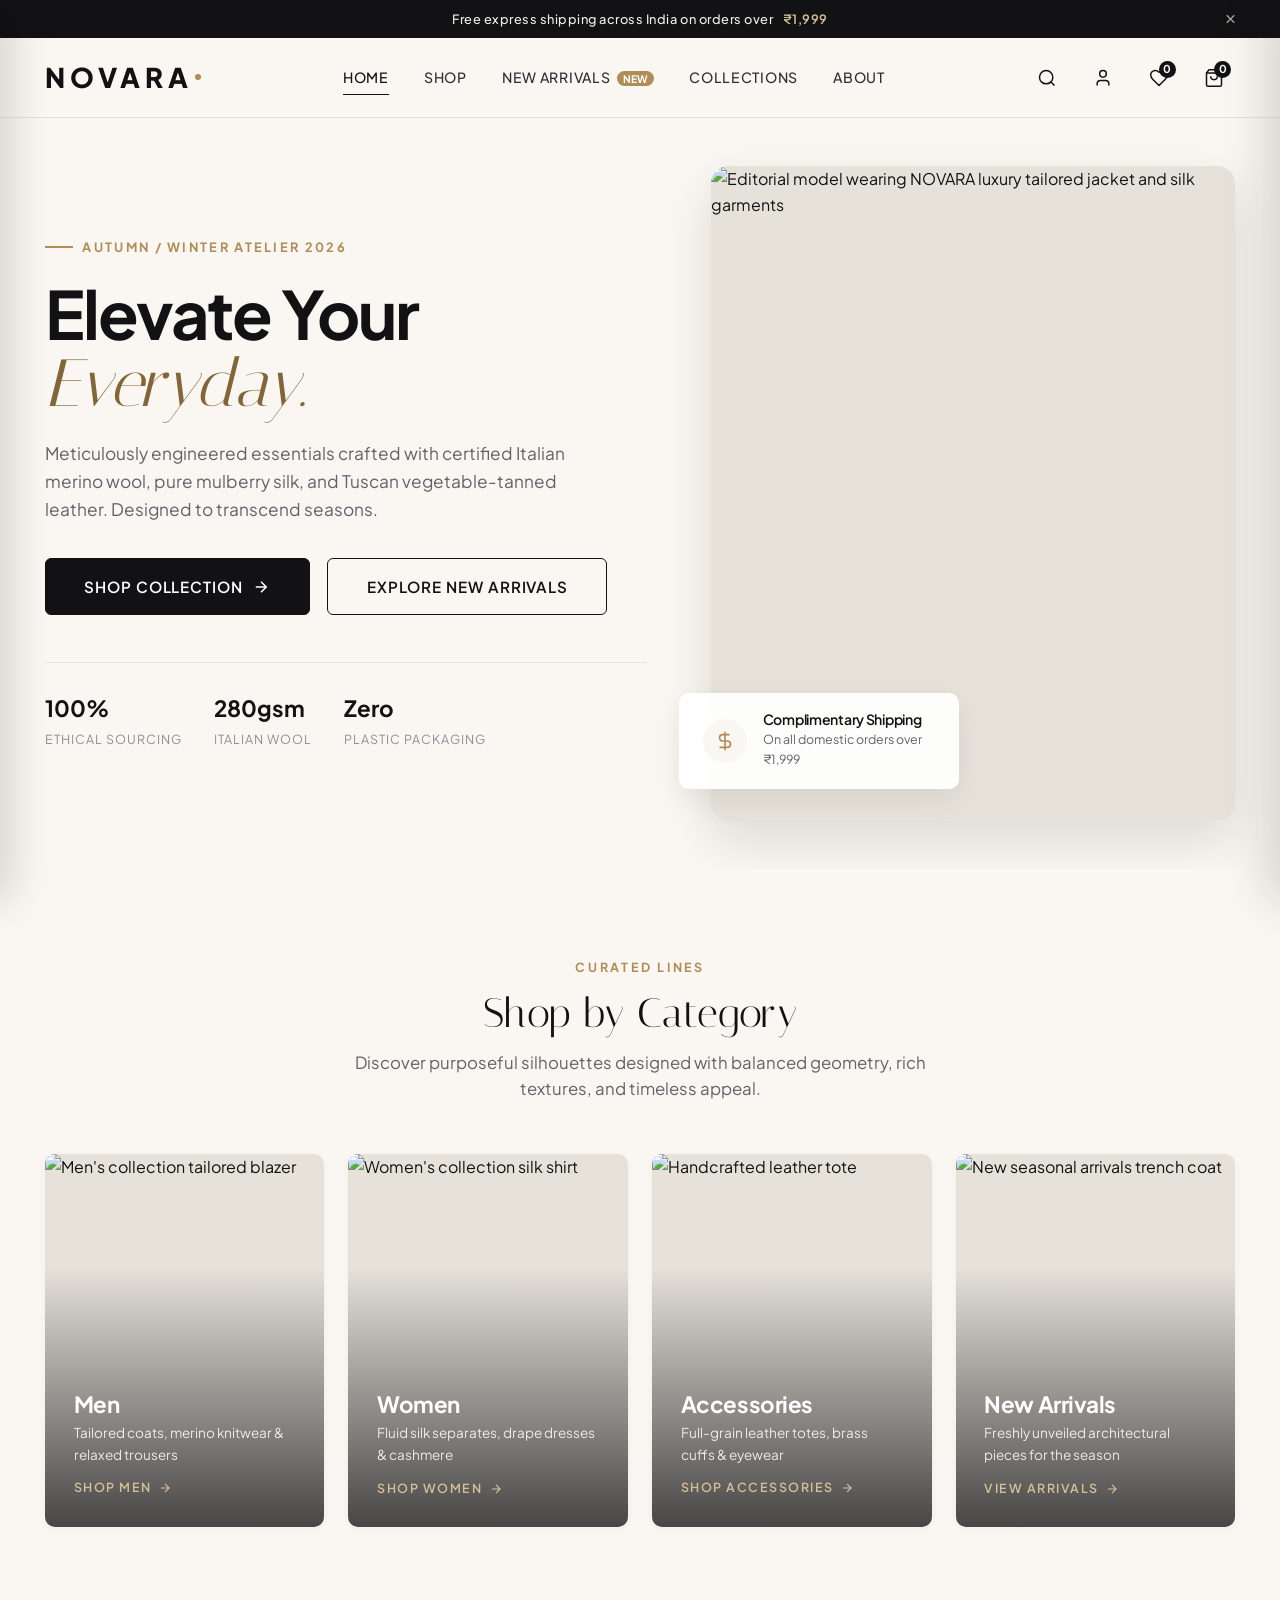
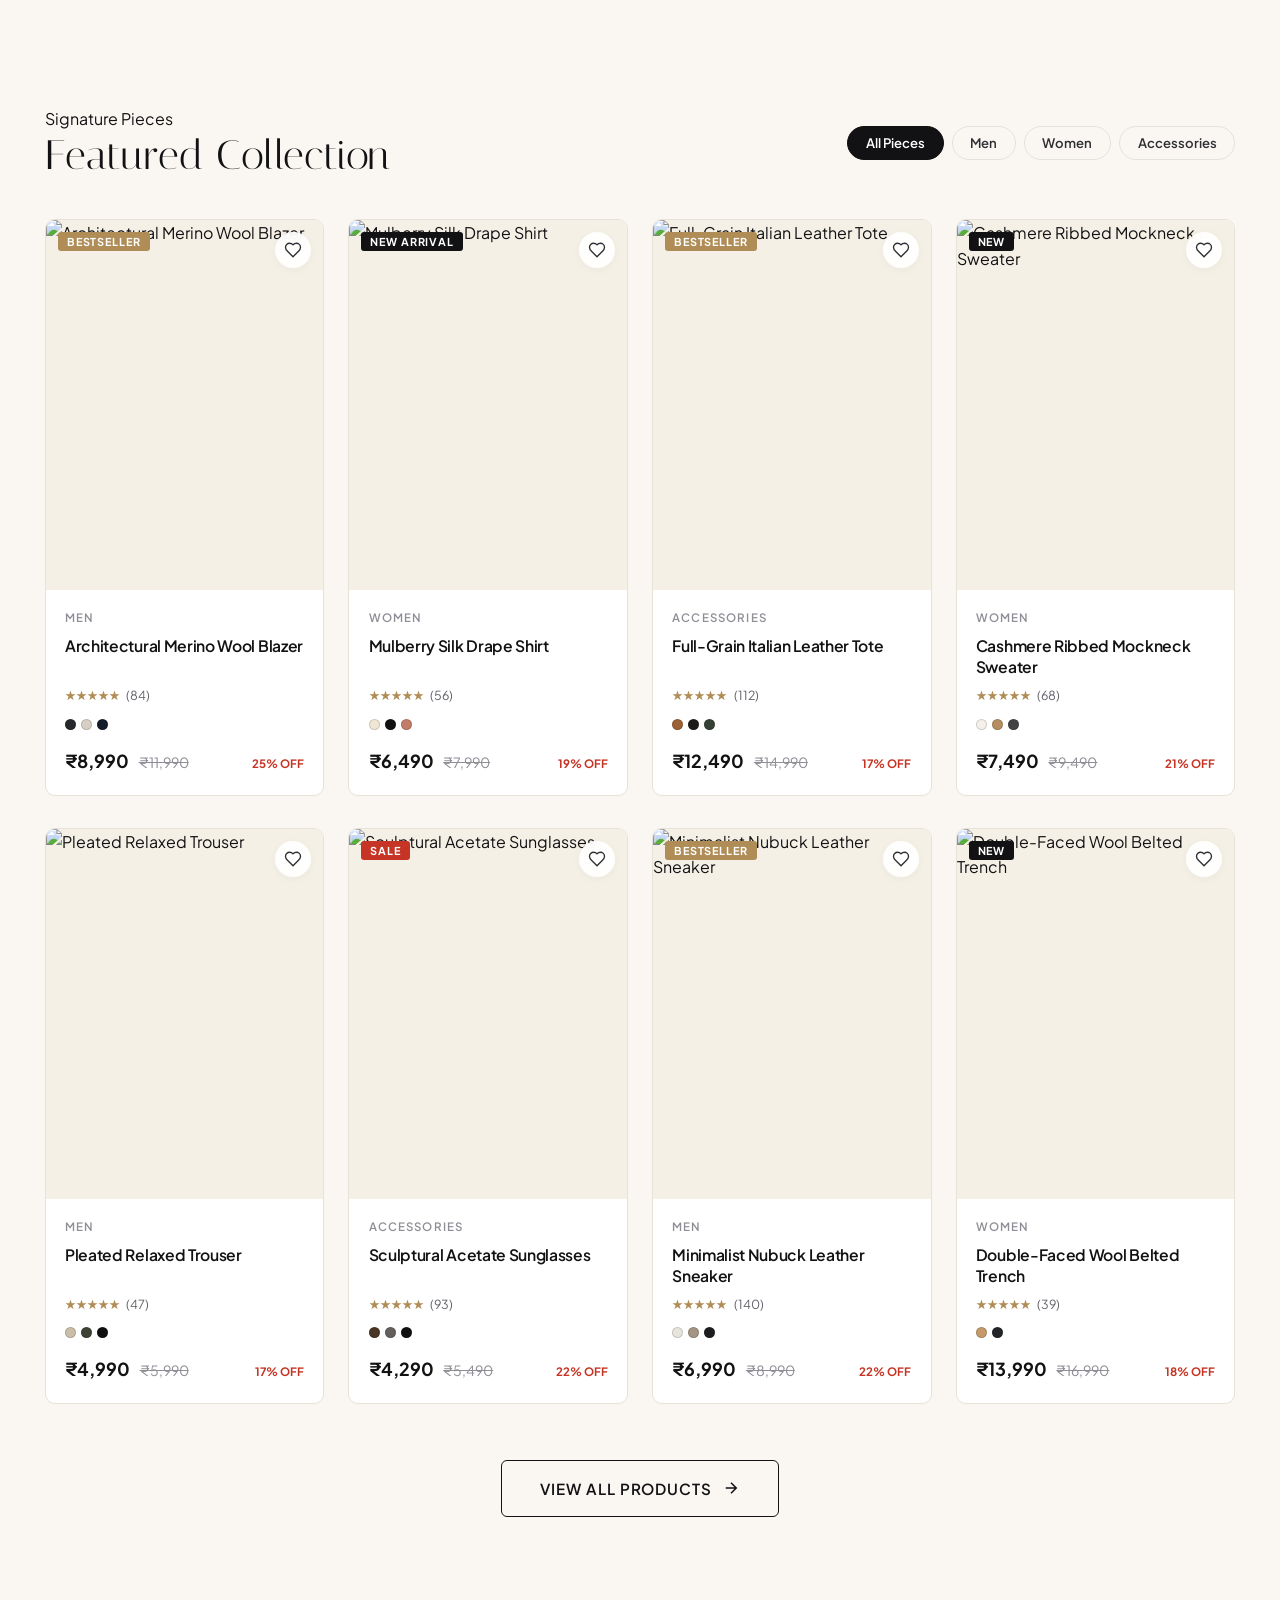
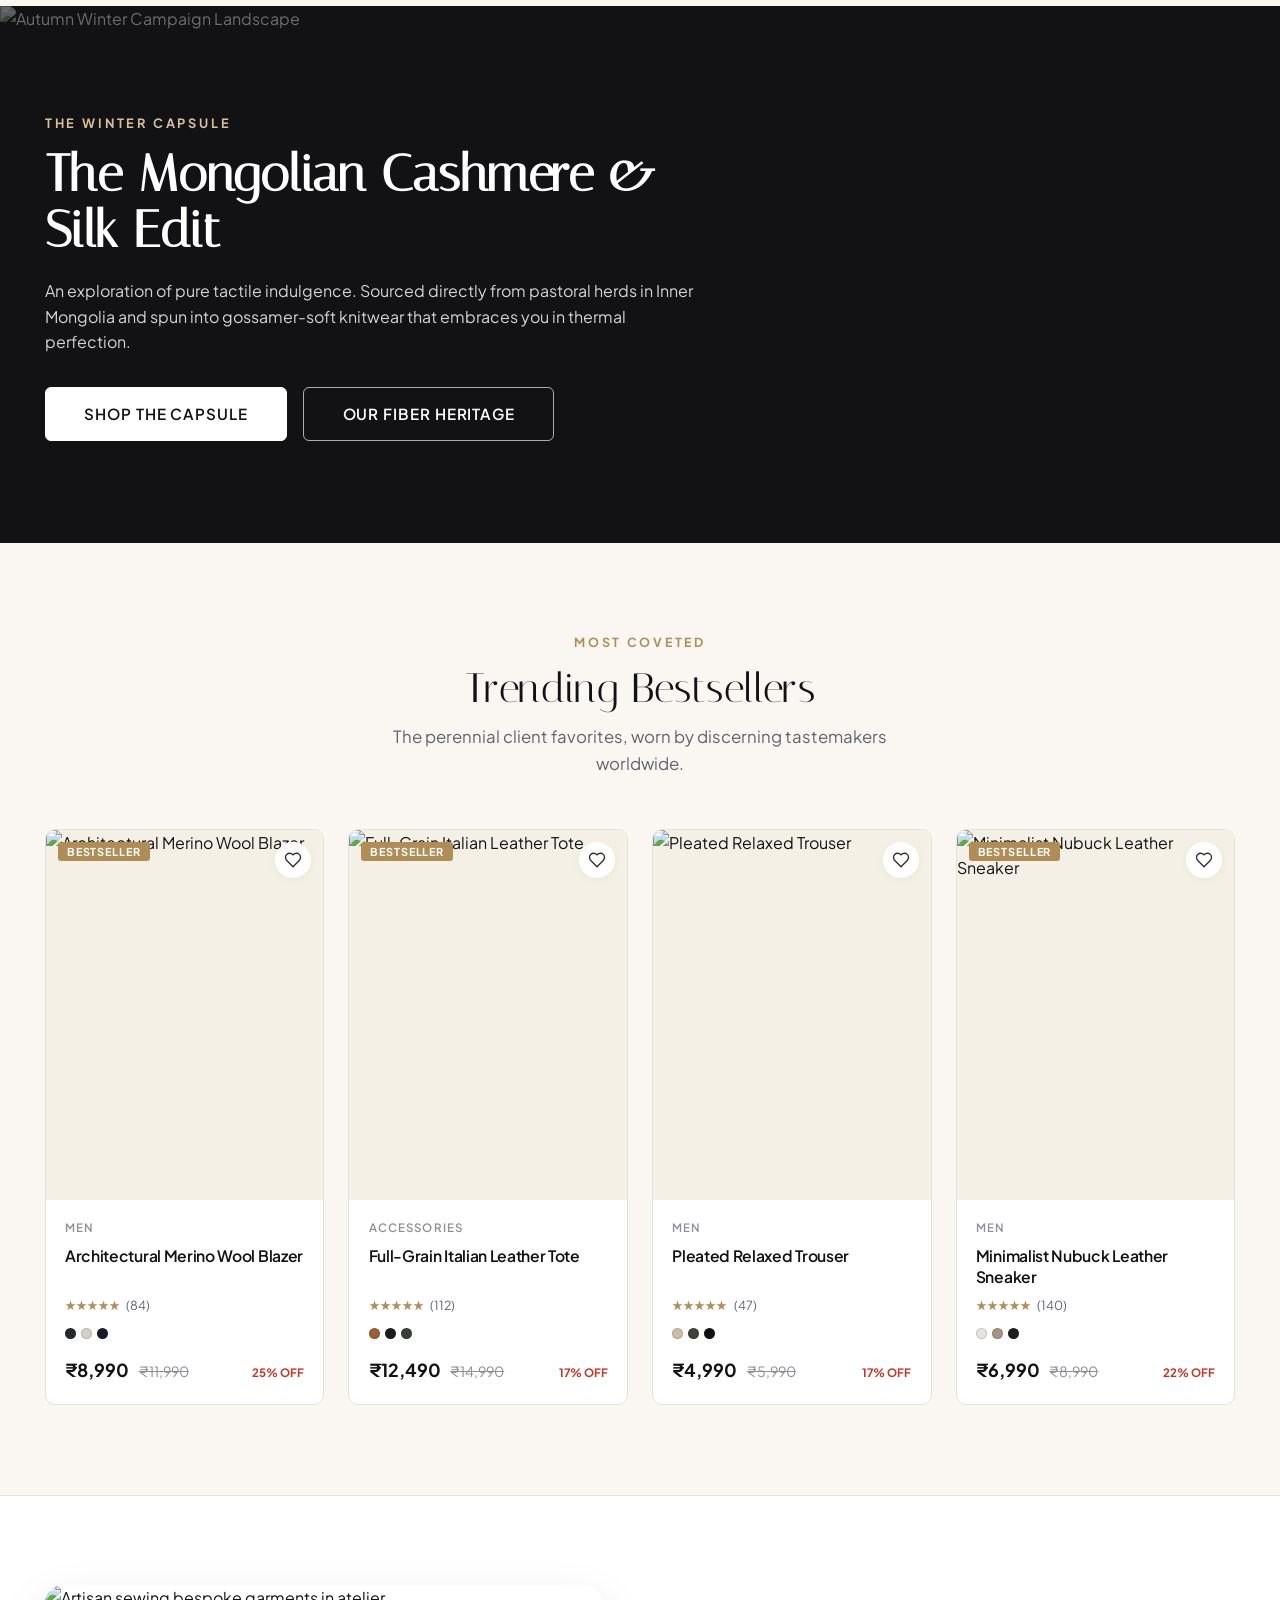
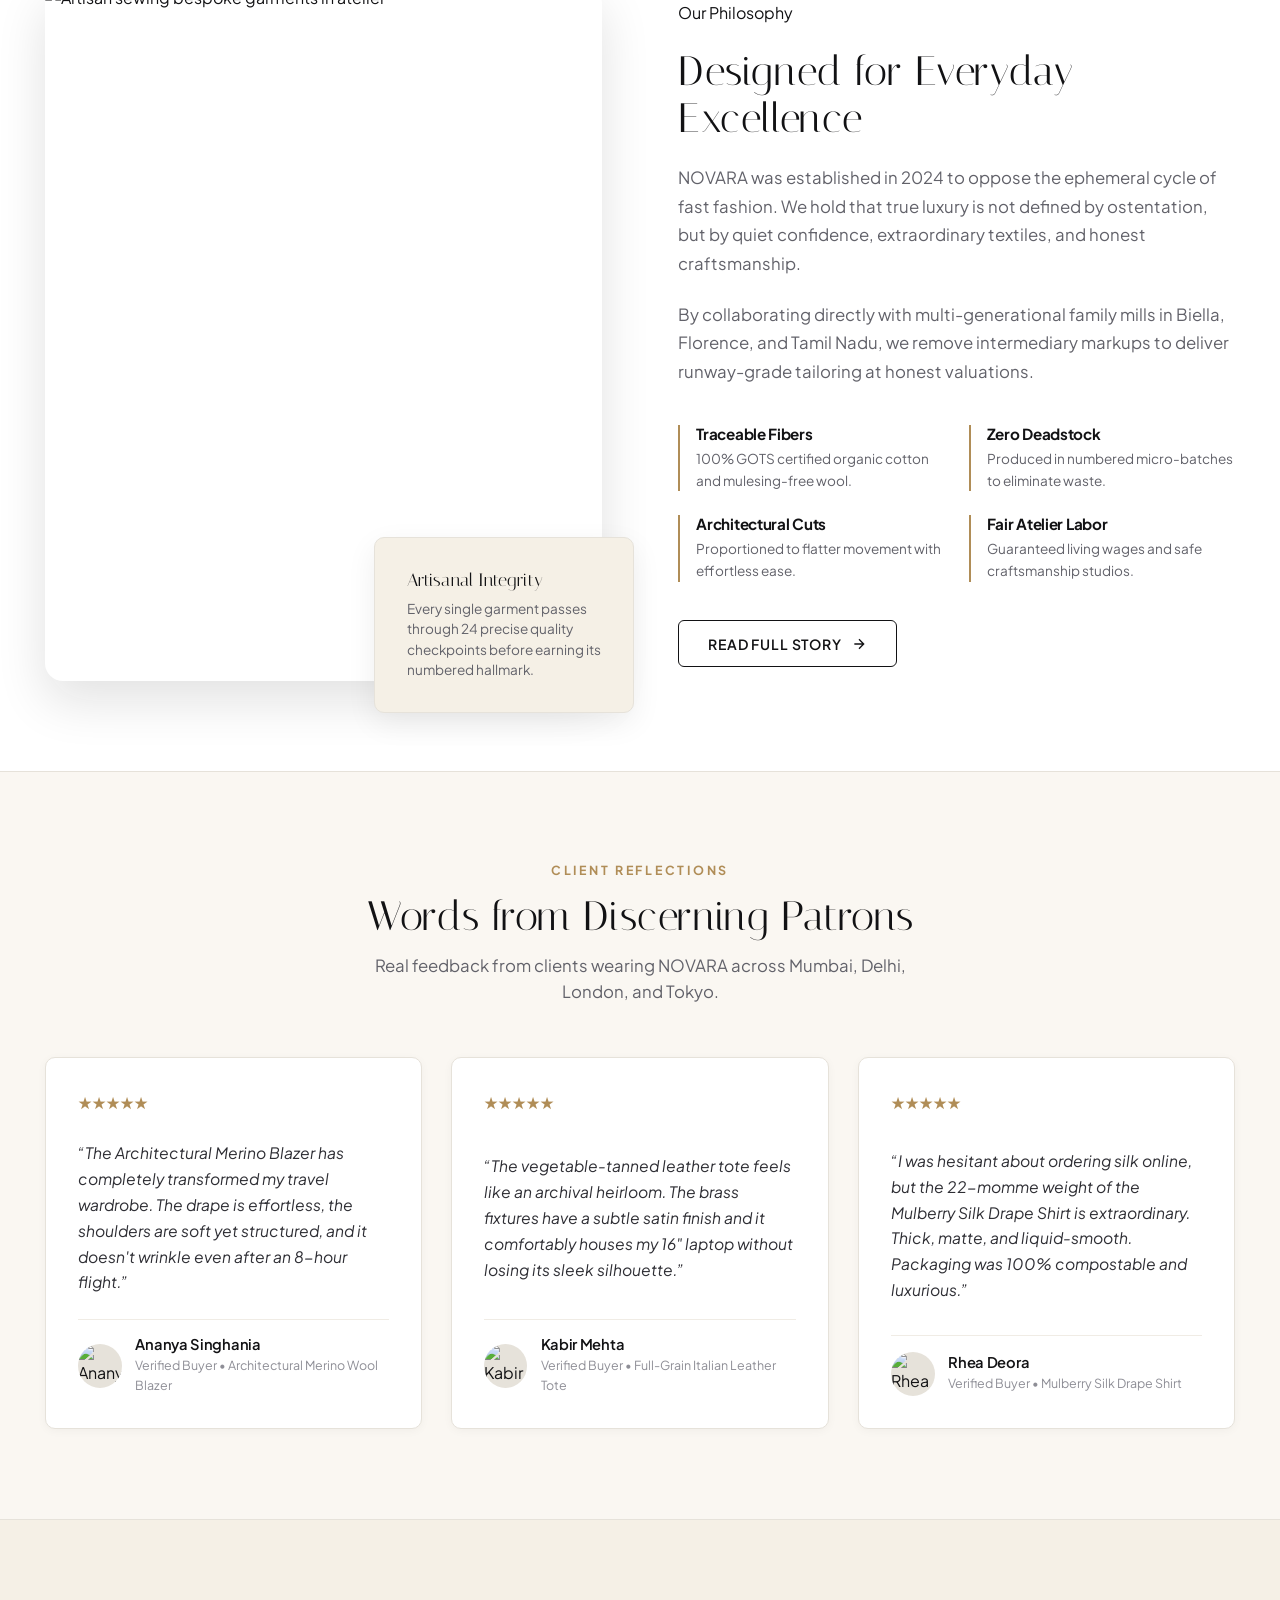
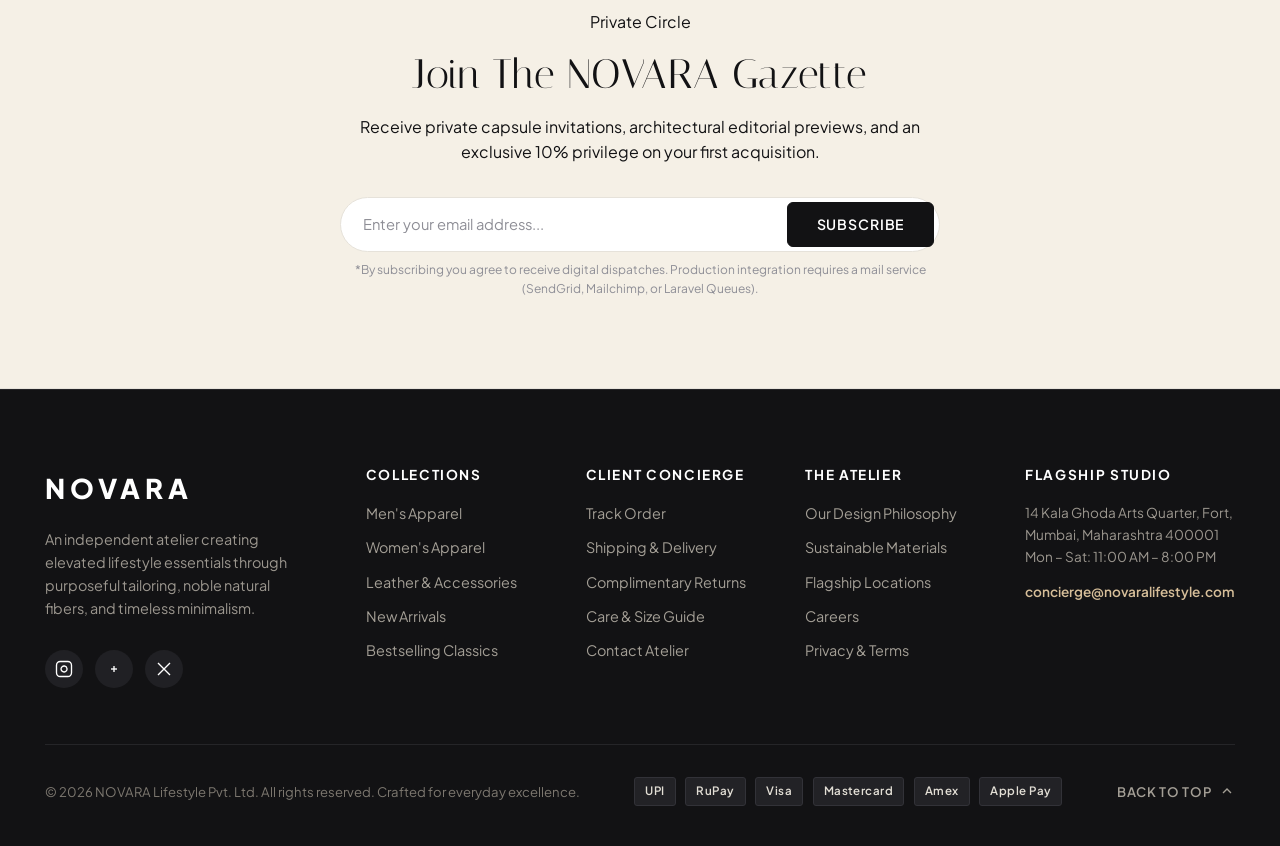
==== index.html @ ee15480e "first commit" ====
<!DOCTYPE html>
<html lang="en">
<head>
  <meta charset="UTF-8">
  <meta name="viewport" content="width=device-width, initial-scale=1.0, viewport-fit=cover">
  <title>NOVARA — Luxury Essentials &amp; Modern Lifestyle</title>
  <meta name="description" content="Discover NOVARA: modern, minimal lifestyle apparel, luxury cashmere, silk draping, and Italian leather goods tailored for everyday excellence.">
  <meta name="keywords" content="NOVARA, luxury fashion, minimalist clothing, merino wool, cashmere, leather bags, Indian rupees fashion">
  <meta name="author" content="NOVARA Atelier">

  <!-- Open Graph / Meta -->
  <meta property="og:type" content="website">
  <meta property="og:title" content="NOVARA — Luxury Essentials & Modern Lifestyle">
  <meta property="og:description" content="Minimalist, sophisticated apparel and accessories designed for everyday excellence.">
  <meta property="og:image" content="https://images.unsplash.com/photo-1490481651871-ab68de25d43d?auto=format&fit=crop&w=1200&q=80">

  <!-- Stylesheets -->
  <link rel="stylesheet" href="css/style.css">
  <link rel="stylesheet" href="css/components.css">
  <link rel="stylesheet" href="css/responsive.css">

  <!-- Favicon placeholder SVG -->
  <link rel="icon" href="data:image/svg+xml,<svg xmlns=%22http://www.w3.org/2000/svg%22 viewBox=%220 0 100 100%22><text y=%22.9em%22 font-size=%2290%22>◈</text></svg>">
</head>
<body>

  <!-- ========================================================================
       A. ANNOUNCEMENT BAR
       ======================================================================== -->
  <aside class="announcement-bar" role="region" aria-label="Store Announcements">
    <div class="container">
      <div class="announcement-track">
        <span class="announcement-item">
          Free express shipping across India on orders over <strong>₹1,999</strong>
        </span>
      </div>
      <button class="announcement-close" aria-label="Close Announcement Bar">
        <svg width="15" height="15" viewBox="0 0 24 24" fill="none" stroke="currentColor" stroke-width="2">
          <path d="M18 6 6 18M6 6l12 12"/>
        </svg>
      </button>
    </div>
  </aside>

  <!-- ========================================================================
       B. PREMIUM NAVIGATION HEADER
       ======================================================================== -->
  <header class="site-header" id="site-header">
    <div class="container">
      <!-- Mobile Hamburger Toggle -->
      <button class="mobile-menu-toggle" aria-label="Toggle navigation menu" aria-expanded="false" aria-controls="mobile-nav-drawer">
        <span></span>
        <span></span>
        <span></span>
      </button>

      <!-- Brand Logo -->
      <a href="index.html" class="site-logo" aria-label="NOVARA Homepage">
        <span class="logo-text">NOVARA<span class="logo-dot"></span></span>
      </a>

      <!-- Desktop Navigation Links -->
      <nav class="desktop-nav" aria-label="Main Navigation">
        <a href="index.html" class="nav-link is-active">Home</a>
        <a href="shop.html" class="nav-link">Shop</a>
        <a href="shop.html?category=new-arrivals" class="nav-link">New Arrivals <span class="nav-tag-badge">NEW</span></a>
        <a href="shop.html?category=bestsellers" class="nav-link">Collections</a>
        <a href="about.html" class="nav-link">About</a>
      </nav>

      <!-- Header Action Icons -->
      <div class="header-actions">
        <!-- Search Trigger -->
        <button class="action-btn search-trigger-btn" aria-label="Search products" title="Search">
          <svg width="20" height="20" viewBox="0 0 24 24" fill="none" stroke="currentColor" stroke-width="1.8">
            <circle cx="11" cy="11" r="8"/><path d="m21 21-4.3-4.3"/>
          </svg>
        </button>

        <!-- Account Modal Trigger -->
        <button class="action-btn" id="account-btn" aria-label="User Account" title="My Account">
          <svg width="20" height="20" viewBox="0 0 24 24" fill="none" stroke="currentColor" stroke-width="1.8">
            <path d="M19 21v-2a4 4 0 0 0-4-4H9a4 4 0 0 0-4 4v2"/><circle cx="12" cy="7" r="4"/>
          </svg>
        </button>

        <!-- Wishlist Link -->
        <a href="wishlist.html" class="action-btn" aria-label="Wishlist" title="View Wishlist">
          <svg width="20" height="20" viewBox="0 0 24 24" fill="none" stroke="currentColor" stroke-width="1.8">
            <path d="M19 14c1.49-1.46 3-3.21 3-5.5A5.5 5.5 0 0 0 16.5 3c-1.76 0-3 .5-4.5 2-1.5-1.5-2.74-2-4.5-2A5.5 5.5 0 0 0 2 8.5c0 2.3 1.5 4.05 3 5.5l7 7Z"/>
          </svg>
          <span class="badge-count wishlist-count-badge">0</span>
        </a>

        <!-- Shopping Cart Trigger -->
        <button class="action-btn cart-trigger-btn" aria-label="Shopping Cart" title="View Bag">
          <svg width="20" height="20" viewBox="0 0 24 24" fill="none" stroke="currentColor" stroke-width="1.8">
            <path d="M6 2 3 6v14a2 2 0 0 0 2 2h14a2 2 0 0 0 2-2V6l-3-4Z"/><path d="M3 6h18"/><path d="M16 10a4 4 0 0 1-8 0"/>
          </svg>
          <span class="badge-count cart-count-badge">0</span>
        </button>
      </div>
    </div>
  </header>

  <main>
    <!-- ======================================================================
         C. HERO SECTION
         ====================================================================== -->
    <section class="hero-section" aria-labelledby="hero-title">
      <div class="container">
        <div class="hero-grid">
          <div class="hero-content">
            <span class="hero-tag">Autumn / Winter Atelier 2026</span>
            <h1 class="hero-headline" id="hero-title">
              Elevate Your
              <em>Everyday.</em>
            </h1>
            <p class="hero-description">
              Meticulously engineered essentials crafted with certified Italian merino wool, pure mulberry silk, and Tuscan vegetable-tanned leather. Designed to transcend seasons.
            </p>

            <div class="hero-ctas">
              <a href="shop.html" class="btn btn-primary btn-lg">
                <span>Shop Collection</span>
                <svg width="18" height="18" viewBox="0 0 24 24" fill="none" stroke="currentColor" stroke-width="2">
                  <path d="M5 12h14M12 5l7 7-7 7"/>
                </svg>
              </a>
              <a href="shop.html?category=new-arrivals" class="btn btn-secondary btn-lg">
                Explore New Arrivals
              </a>
            </div>

            <div class="hero-features">
              <div class="hero-feature-item">
                <span class="hero-feature-num">100%</span>
                <span class="hero-feature-label">Ethical Sourcing</span>
              </div>
              <div class="hero-feature-item">
                <span class="hero-feature-num">280gsm</span>
                <span class="hero-feature-label">Italian Wool</span>
              </div>
              <div class="hero-feature-item">
                <span class="hero-feature-num">Zero</span>
                <span class="hero-feature-label">Plastic Packaging</span>
              </div>
            </div>
          </div>

          <div class="hero-media-wrapper">
            <div class="hero-media-card">
              <img
                src="https://images.unsplash.com/photo-1490481651871-ab68de25d43d?auto=format&fit=crop&w=1000&q=80"
                alt="Editorial model wearing NOVARA luxury tailored jacket and silk garments"
                class="hero-image"
                loading="eager"
              >
            </div>

            <!-- Floating luxury badge -->
            <div class="hero-floating-card">
              <div class="floating-icon">
                <svg width="22" height="22" viewBox="0 0 24 24" fill="none" stroke="currentColor" stroke-width="1.8">
                  <path d="M12 2v20M17 5H9.5a3.5 3.5 0 0 0 0 7h5a3.5 3.5 0 0 1 0 7H6"/>
                </svg>
              </div>
              <div class="floating-text">
                <h5>Complimentary Shipping</h5>
                <p>On all domestic orders over ₹1,999</p>
              </div>
            </div>
          </div>
        </div>
      </div>
    </section>

    <!-- ======================================================================
         D. CATEGORY COLLECTION
         ====================================================================== -->
    <section class="section" aria-labelledby="categories-heading">
      <div class="container">
        <div class="section-header text-center">
          <span class="section-eyebrow">Curated Lines</span>
          <h2 id="categories-heading" class="heading-editorial">Shop by Category</h2>
          <p class="section-subtitle">Discover purposeful silhouettes designed with balanced geometry, rich textures, and timeless appeal.</p>
        </div>

        <div class="categories-grid">
          <!-- Men -->
          <a href="shop.html?category=men" class="category-card" aria-label="Shop Men's Collection">
            <img
              src="https://images.unsplash.com/photo-1507679799987-c73779587ccf?auto=format&fit=crop&w=800&q=80"
              alt="Men's collection tailored blazer"
              class="category-img"
              loading="lazy"
            >
            <div class="category-overlay">
              <h3 class="category-title">Men</h3>
              <p class="category-desc">Tailored coats, merino knitwear &amp; relaxed trousers</p>
              <span class="category-link">
                Shop Men
                <svg width="14" height="14" viewBox="0 0 24 24" fill="none" stroke="currentColor" stroke-width="2">
                  <path d="M5 12h14M12 5l7 7-7 7"/>
                </svg>
              </span>
            </div>
          </a>

          <!-- Women -->
          <a href="shop.html?category=women" class="category-card" aria-label="Shop Women's Collection">
            <img
              src="https://images.unsplash.com/photo-1539109136881-3be0616acf4b?auto=format&fit=crop&w=800&q=80"
              alt="Women's collection silk shirt"
              class="category-img"
              loading="lazy"
            >
            <div class="category-overlay">
              <h3 class="category-title">Women</h3>
              <p class="category-desc">Fluid silk separates, drape dresses &amp; cashmere</p>
              <span class="category-link">
                Shop Women
                <svg width="14" height="14" viewBox="0 0 24 24" fill="none" stroke="currentColor" stroke-width="2">
                  <path d="M5 12h14M12 5l7 7-7 7"/>
                </svg>
              </span>
            </div>
          </a>

          <!-- Accessories -->
          <a href="shop.html?category=accessories" class="category-card" aria-label="Shop Accessories Collection">
            <img
              src="https://images.unsplash.com/photo-1548036328-c9fa89d128fa?auto=format&fit=crop&w=800&q=80"
              alt="Handcrafted leather tote"
              class="category-img"
              loading="lazy"
            >
            <div class="category-overlay">
              <h3 class="category-title">Accessories</h3>
              <p class="category-desc">Full-grain leather totes, brass cuffs &amp; eyewear</p>
              <span class="category-link">
                Shop Accessories
                <svg width="14" height="14" viewBox="0 0 24 24" fill="none" stroke="currentColor" stroke-width="2">
                  <path d="M5 12h14M12 5l7 7-7 7"/>
                </svg>
              </span>
            </div>
          </a>

          <!-- New Arrivals -->
          <a href="shop.html?category=new-arrivals" class="category-card" aria-label="Shop New Arrivals">
            <img
              src="https://images.unsplash.com/photo-1544441893-675973e31985?auto=format&fit=crop&w=800&q=80"
              alt="New seasonal arrivals trench coat"
              class="category-img"
              loading="lazy"
            >
            <div class="category-overlay">
              <h3 class="category-title">New Arrivals</h3>
              <p class="category-desc">Freshly unveiled architectural pieces for the season</p>
              <span class="category-link">
                View Arrivals
                <svg width="14" height="14" viewBox="0 0 24 24" fill="none" stroke="currentColor" stroke-width="2">
                  <path d="M5 12h14M12 5l7 7-7 7"/>
                </svg>
              </span>
            </div>
          </a>
        </div>
      </div>
    </section>

    <!-- ======================================================================
         E & F. FEATURED PRODUCTS (WITH FILTER TABS)
         ====================================================================== -->
    <section class="section" id="featured-products-section" aria-labelledby="featured-heading">
      <div class="container">
        <div class="flex-between" style="flex-wrap: wrap; gap: 1.5rem; margin-bottom: 2.5rem;">
          <div>
            <span class="section-eyebrow">Signature Pieces</span>
            <h2 id="featured-heading" class="heading-editorial">Featured Collection</h2>
          </div>

          <!-- Quick category tabs -->
          <div class="shop-categories-nav" id="home-category-tabs" role="tablist" aria-label="Filter featured products">
            <button class="category-filter-btn is-active" data-cat="all" role="tab" aria-selected="true">All Pieces</button>
            <button class="category-filter-btn" data-cat="men" role="tab" aria-selected="false">Men</button>
            <button class="category-filter-btn" data-cat="women" role="tab" aria-selected="false">Women</button>
            <button class="category-filter-btn" data-cat="accessories" role="tab" aria-selected="false">Accessories</button>
          </div>
        </div>

        <!-- Dynamic Product Grid rendered by JavaScript with fallback -->
        <div class="product-grid" id="home-featured-grid">
          <!-- Populated dynamically by home-init script below -->
        </div>

        <div style="text-align: center; margin-top: 3.5rem;">
          <a href="shop.html" class="btn btn-secondary btn-lg">
            <span>View All Products</span>
            <svg width="18" height="18" viewBox="0 0 24 24" fill="none" stroke="currentColor" stroke-width="2">
              <path d="M5 12h14M12 5l7 7-7 7"/>
            </svg>
          </a>
        </div>
      </div>
    </section>

    <!-- ======================================================================
         G. PROMOTIONAL EDITORIAL BANNER
         ====================================================================== -->
    <section class="promo-banner" aria-labelledby="promo-banner-title">
      <img
        src="https://images.unsplash.com/photo-1445205170230-053b83016050?auto=format&fit=crop&w=1600&q=80"
        alt="Autumn Winter Campaign Landscape"
        class="promo-bg"
        loading="lazy"
      >
      <div class="container">
        <div class="promo-content">
          <span class="promo-eyebrow">The Winter Capsule</span>
          <h2 class="promo-title heading-editorial" id="promo-banner-title">
            The Mongolian Cashmere &amp; Silk Edit
          </h2>
          <p class="promo-desc">
            An exploration of pure tactile indulgence. Sourced directly from pastoral herds in Inner Mongolia and spun into gossamer-soft knitwear that embraces you in thermal perfection.
          </p>
          <div style="display: flex; gap: 1rem; flex-wrap: wrap;">
            <a href="shop.html?category=women" class="btn btn-white btn-lg">Shop The Capsule</a>
            <a href="about.html" class="btn btn-outline-white btn-lg">Our Fiber Heritage</a>
          </div>
        </div>
      </div>
    </section>

    <!-- ======================================================================
         H. BESTSELLERS / TRENDING COLLECTION
         ====================================================================== -->
    <section class="section" aria-labelledby="bestsellers-heading">
      <div class="container">
        <div class="section-header text-center">
          <span class="section-eyebrow">Most Coveted</span>
          <h2 id="bestsellers-heading" class="heading-editorial">Trending Bestsellers</h2>
          <p class="section-subtitle">The perennial client favorites, worn by discerning tastemakers worldwide.</p>
        </div>

        <div class="product-grid" id="home-bestsellers-grid">
          <!-- Populated by products.js and app.js -->
        </div>
      </div>
    </section>

    <!-- ======================================================================
         I. BRAND STORY
         ====================================================================== -->
    <section class="section" style="background-color: var(--color-surface); border-top: 1px solid var(--color-border); border-bottom: 1px solid var(--color-border);" aria-labelledby="brand-story-title">
      <div class="container">
        <div class="brand-story-grid">
          <div class="brand-story-media">
            <img
              src="https://images.unsplash.com/photo-1441986300917-64674bd600d8?auto=format&fit=crop&w=1000&q=80"
              alt="Artisan sewing bespoke garments in atelier"
              class="brand-story-img-main"
              loading="lazy"
            >
            <div class="brand-story-accent-box">
              <h4 class="heading-editorial">Artisanal Integrity</h4>
              <p>Every single garment passes through 24 precise quality checkpoints before earning its numbered hallmark.</p>
            </div>
          </div>

          <div class="brand-story-content">
            <span class="section-eyebrow">Our Philosophy</span>
            <h2 id="brand-story-title" class="heading-editorial">Designed for Everyday Excellence</h2>
            <p class="brand-story-text">
              NOVARA was established in 2024 to oppose the ephemeral cycle of fast fashion. We hold that true luxury is not defined by ostentation, but by quiet confidence, extraordinary textiles, and honest craftsmanship.
            </p>
            <p class="brand-story-text">
              By collaborating directly with multi-generational family mills in Biella, Florence, and Tamil Nadu, we remove intermediary markups to deliver runway-grade tailoring at honest valuations.
            </p>

            <div class="brand-pillars">
              <div class="pillar-item">
                <h5>Traceable Fibers</h5>
                <p>100% GOTS certified organic cotton and mulesing-free wool.</p>
              </div>
              <div class="pillar-item">
                <h5>Zero Deadstock</h5>
                <p>Produced in numbered micro-batches to eliminate waste.</p>
              </div>
              <div class="pillar-item">
                <h5>Architectural Cuts</h5>
                <p>Proportioned to flatter movement with effortless ease.</p>
              </div>
              <div class="pillar-item">
                <h5>Fair Atelier Labor</h5>
                <p>Guaranteed living wages and safe craftsmanship studios.</p>
              </div>
            </div>

            <div style="margin-top: 1rem;">
              <a href="about.html" class="btn btn-secondary">
                <span>Read Full Story</span>
                <svg width="16" height="16" viewBox="0 0 24 24" fill="none" stroke="currentColor" stroke-width="2">
                  <path d="M5 12h14M12 5l7 7-7 7"/>
                </svg>
              </a>
            </div>
          </div>
        </div>
      </div>
    </section>

    <!-- ======================================================================
         J. CUSTOMER REVIEWS
         ====================================================================== -->
    <section class="section" aria-labelledby="reviews-heading">
      <div class="container">
        <div class="section-header text-center">
          <span class="section-eyebrow">Client Reflections</span>
          <h2 id="reviews-heading" class="heading-editorial">Words from Discerning Patrons</h2>
          <p class="section-subtitle">Real feedback from clients wearing NOVARA across Mumbai, Delhi, London, and Tokyo.</p>
        </div>

        <div class="reviews-grid">
          <!-- Review 1 -->
          <div class="review-card">
            <div class="review-rating-stars" aria-label="5 out of 5 stars">
              ★★★★★
            </div>
            <p class="review-text">
              “The Architectural Merino Blazer has completely transformed my travel wardrobe. The drape is effortless, the shoulders are soft yet structured, and it doesn't wrinkle even after an 8-hour flight.”
            </p>
            <div class="review-author">
              <img src="https://images.unsplash.com/photo-1534528741775-53994a69daeb?auto=format&fit=crop&w=120&q=80" alt="Ananya S." class="author-avatar" loading="lazy">
              <div class="author-info">
                <h5>Ananya Singhania</h5>
                <p>Verified Buyer • Architectural Merino Wool Blazer</p>
              </div>
            </div>
          </div>

          <!-- Review 2 -->
          <div class="review-card">
            <div class="review-rating-stars" aria-label="5 out of 5 stars">
              ★★★★★
            </div>
            <p class="review-text">
              “The vegetable-tanned leather tote feels like an archival heirloom. The brass fixtures have a subtle satin finish and it comfortably houses my 16" laptop without losing its sleek silhouette.”
            </p>
            <div class="review-author">
              <img src="https://images.unsplash.com/photo-1507003211169-0a1dd7228f2d?auto=format&fit=crop&w=120&q=80" alt="Kabir M." class="author-avatar" loading="lazy">
              <div class="author-info">
                <h5>Kabir Mehta</h5>
                <p>Verified Buyer • Full-Grain Italian Leather Tote</p>
              </div>
            </div>
          </div>

          <!-- Review 3 -->
          <div class="review-card">
            <div class="review-rating-stars" aria-label="5 out of 5 stars">
              ★★★★★
            </div>
            <p class="review-text">
              “I was hesitant about ordering silk online, but the 22-momme weight of the Mulberry Silk Drape Shirt is extraordinary. Thick, matte, and liquid-smooth. Packaging was 100% compostable and luxurious.”
            </p>
            <div class="review-author">
              <img src="https://images.unsplash.com/photo-1517841905240-472988babdf9?auto=format&fit=crop&w=120&q=80" alt="Rhea D." class="author-avatar" loading="lazy">
              <div class="author-info">
                <h5>Rhea Deora</h5>
                <p>Verified Buyer • Mulberry Silk Drape Shirt</p>
              </div>
            </div>
          </div>
        </div>
      </div>
    </section>

    <!-- ======================================================================
         K. NEWSLETTER SUBSCRIPTION
         ====================================================================== -->
    <section class="section newsletter-section" aria-labelledby="newsletter-heading">
      <div class="container">
        <div class="newsletter-box">
          <span class="section-eyebrow">Private Circle</span>
          <h2 id="newsletter-heading" class="heading-editorial">Join The NOVARA Gazette</h2>
          <p class="section-subtitle">
            Receive private capsule invitations, architectural editorial previews, and an exclusive 10% privilege on your first acquisition.
          </p>

          <form class="newsletter-form" novalidate>
            <div class="newsletter-input-group">
              <input
                type="email"
                class="newsletter-input"
                placeholder="Enter your email address..."
                aria-label="Email address for newsletter"
                required
              >
              <button type="submit" class="btn btn-primary">Subscribe</button>
            </div>
            <p class="newsletter-note">
              *By subscribing you agree to receive digital dispatches. Production integration requires a mail service (SendGrid, Mailchimp, or Laravel Queues).
            </p>
          </form>
        </div>
      </div>
    </section>
  </main>

  <!-- ========================================================================
       L. PREMIUM FOOTER
       ======================================================================== -->
  <footer class="site-footer">
    <div class="container">
      <div class="footer-top">
        <!-- Brand Summary -->
        <div class="footer-brand">
          <a href="index.html" class="footer-logo">NOVARA</a>
          <p>
            An independent atelier creating elevated lifestyle essentials through purposeful tailoring, noble natural fibers, and timeless minimalism.
          </p>
          <div class="footer-social-links">
            <a href="https://instagram.com" class="social-icon-btn" aria-label="Instagram" target="_blank" rel="noopener">
              <svg width="18" height="18" viewBox="0 0 24 24" fill="none" stroke="currentColor" stroke-width="1.8"><rect width="20" height="20" x="2" y="2" rx="5" ry="5"/><path d="M16 11.37A4 4 0 1 1 12.63 8 4 4 0 0 1 16 11.37z"/><line x1="17.5" x2="17.51" y1="6.5" y2="6.5"/></svg>
            </a>
            <a href="https://pinterest.com" class="social-icon-btn" aria-label="Pinterest" target="_blank" rel="noopener">
              <svg width="18" height="18" viewBox="0 0 24 24" fill="none" stroke="currentColor" stroke-width="1.8"><line x1="12" y1="8" x2="12" y2="16"/><line x1="8" y1="12" x2="16" y2="12"/></svg>
            </a>
            <a href="https://twitter.com" class="social-icon-btn" aria-label="Twitter X" target="_blank" rel="noopener">
              <svg width="18" height="18" viewBox="0 0 24 24" fill="none" stroke="currentColor" stroke-width="1.8"><path d="M4 4l16 16m0-16L4 20"/></svg>
            </a>
          </div>
        </div>

        <!-- Shop Column -->
        <div class="footer-col">
          <h5>Collections</h5>
          <ul class="footer-links">
            <li><a href="shop.html?category=men">Men's Apparel</a></li>
            <li><a href="shop.html?category=women">Women's Apparel</a></li>
            <li><a href="shop.html?category=accessories">Leather &amp; Accessories</a></li>
            <li><a href="shop.html?category=new-arrivals">New Arrivals</a></li>
            <li><a href="shop.html?category=bestsellers">Bestselling Classics</a></li>
          </ul>
        </div>

        <!-- Support Column -->
        <div class="footer-col">
          <h5>Client Concierge</h5>
          <ul class="footer-links">
            <li><a href="cart.html">Track Order</a></li>
            <li><a href="about.html#shipping">Shipping &amp; Delivery</a></li>
            <li><a href="about.html#returns">Complimentary Returns</a></li>
            <li><a href="about.html#sizing">Care &amp; Size Guide</a></li>
            <li><a href="about.html#contact">Contact Atelier</a></li>
          </ul>
        </div>

        <!-- Brand Column -->
        <div class="footer-col">
          <h5>The Atelier</h5>
          <ul class="footer-links">
            <li><a href="about.html">Our Design Philosophy</a></li>
            <li><a href="about.html#materials">Sustainable Materials</a></li>
            <li><a href="about.html#flagship">Flagship Locations</a></li>
            <li><a href="about.html#careers">Careers</a></li>
            <li><a href="about.html#privacy">Privacy &amp; Terms</a></li>
          </ul>
        </div>

        <!-- Atelier Contact Details -->
        <div class="footer-col">
          <h5>Flagship Studio</h5>
          <p style="color: #9c978f; font-size: 0.85rem; line-height: 1.6; margin-bottom: 0.8rem;">
            14 Kala Ghoda Arts Quarter, Fort,<br>
            Mumbai, Maharashtra 400001<br>
            Mon – Sat: 11:00 AM – 8:00 PM
          </p>
          <a href="mailto:concierge@novaralifestyle.com" style="color: var(--color-accent-light); font-size: 0.85rem; font-weight: 600;">
            concierge@novaralifestyle.com
          </a>
        </div>
      </div>

      <div class="footer-bottom">
        <p>&copy; 2026 NOVARA Lifestyle Pvt. Ltd. All rights reserved. Crafted for everyday excellence.</p>

        <!-- Payment Badges -->
        <div class="payment-methods" aria-label="Accepted Payment Gateways">
          <span class="payment-badge">UPI</span>
          <span class="payment-badge">RuPay</span>
          <span class="payment-badge">Visa</span>
          <span class="payment-badge">Mastercard</span>
          <span class="payment-badge">Amex</span>
          <span class="payment-badge">Apple Pay</span>
        </div>

        <button class="back-to-top-btn" aria-label="Scroll back to top">
          Back to Top
          <svg width="16" height="16" viewBox="0 0 24 24" fill="none" stroke="currentColor" stroke-width="2">
            <path d="m18 15-6-6-6 6"/>
          </svg>
        </button>
      </div>
    </div>
  </footer>

  <!-- ========================================================================
       SHARED GLOBAL DRAWERS & MODALS
       ======================================================================== -->

  <!-- 1. Cart Slide-in Drawer -->
  <div class="drawer-backdrop" id="cart-backdrop" aria-hidden="true"></div>
  <aside class="cart-drawer" id="cart-drawer" aria-label="Shopping Bag Drawer" role="dialog" aria-modal="true">
    <div class="cart-drawer-header">
      <div class="cart-drawer-title">
        <span>Shopping Bag</span>
        <span class="cart-drawer-count" id="cart-drawer-count">(0 items)</span>
      </div>
      <button class="close-drawer-btn cart-drawer-close" aria-label="Close Shopping Bag">
        <svg width="20" height="20" viewBox="0 0 24 24" fill="none" stroke="currentColor" stroke-width="2">
          <path d="M18 6 6 18M6 6l12 12"/>
        </svg>
      </button>
    </div>

    <!-- Free Shipping Progress -->
    <div class="free-shipping-container">
      <div class="free-shipping-text" id="free-shipping-text">
        Add <strong>₹1,999</strong> more for <strong>Free Express Shipping</strong>
      </div>
      <div class="progress-bar-bg">
        <div class="progress-bar-fill" id="free-shipping-fill"></div>
      </div>
    </div>

    <!-- Scrollable Items List -->
    <div class="cart-drawer-body" id="cart-drawer-items">
      <!-- Injected by cart.js -->
    </div>

    <!-- Drawer Footer -->
    <div class="cart-drawer-footer">
      <div class="cart-summary-row">
        <span>Subtotal</span>
        <span id="cart-drawer-subtotal">₹0</span>
      </div>
      <div class="cart-summary-row total-row">
        <span>Estimated Total</span>
        <span id="cart-drawer-total">₹0</span>
      </div>
      <div class="cart-footer-links">
        <a href="cart.html" class="btn btn-primary btn-full" id="cart-drawer-checkout-btn">
          View Bag &amp; Checkout
        </a>
        <button class="btn btn-secondary btn-sm btn-full" onclick="NovaraCart.closeDrawer()">
          Continue Shopping
        </button>
      </div>
    </div>
  </aside>

  <!-- 2. Search Overlay -->
  <div class="drawer-backdrop" id="search-backdrop" aria-hidden="true"></div>
  <div class="search-overlay" id="search-overlay" role="dialog" aria-modal="true" aria-label="Live Search">
    <div class="container search-container">
      <div class="search-input-wrapper">
        <input
          type="text"
          id="search-input"
          class="search-input"
          placeholder="Search collections, fabrics, jackets..."
          autocomplete="off"
          aria-label="Search items"
        >
        <button class="search-clear-btn" id="search-clear" aria-label="Clear Search Input">&times;</button>
        <button class="search-close-btn" id="search-close" aria-label="Close Search">
          <svg width="24" height="24" viewBox="0 0 24 24" fill="none" stroke="currentColor" stroke-width="2">
            <path d="M18 6 6 18M6 6l12 12"/>
          </svg>
        </button>
      </div>

      <div class="search-meta">
        <div class="trending-tags">
          <span>Trending searches:</span>
          <button class="tag-pill" data-query="Merino Wool">Merino Wool</button>
          <button class="tag-pill" data-query="Silk">Mulberry Silk</button>
          <button class="tag-pill" data-query="Leather">Leather Tote</button>
          <button class="tag-pill" data-query="Cashmere">Cashmere</button>
          <button class="tag-pill" data-query="Trouser">Relaxed Trouser</button>
        </div>

        <div id="search-results-count" style="font-size: 0.85rem; color: var(--color-mid-gray);"></div>
        <div class="search-results-list" id="search-results">
          <!-- Populated by search.js -->
        </div>
      </div>
    </div>
  </div>

  <!-- 3. Mobile Navigation Drawer -->
  <div class="drawer-backdrop" id="mobile-nav-backdrop" aria-hidden="true"></div>
  <aside class="mobile-nav-drawer" id="mobile-nav-drawer" aria-label="Mobile Navigation">
    <div class="mobile-nav-header">
      <a href="index.html" class="site-logo">
        <span class="logo-text">NOVARA<span class="logo-dot"></span></span>
      </a>
      <button class="close-drawer-btn mobile-nav-close" aria-label="Close menu">
        <svg width="20" height="20" viewBox="0 0 24 24" fill="none" stroke="currentColor" stroke-width="2">
          <path d="M18 6 6 18M6 6l12 12"/>
        </svg>
      </button>
    </div>

    <div class="mobile-nav-body">
      <div class="mobile-nav-links">
        <a href="index.html" class="mobile-nav-link">Home</a>
        <a href="shop.html" class="mobile-nav-link">All Products</a>
        <a href="shop.html?category=men" class="mobile-nav-link">Men</a>
        <a href="shop.html?category=women" class="mobile-nav-link">Women</a>
        <a href="shop.html?category=accessories" class="mobile-nav-link">Accessories</a>
        <a href="shop.html?category=new-arrivals" class="mobile-nav-link">
          New Arrivals <span class="nav-tag-badge">NEW</span>
        </a>
        <a href="wishlist.html" class="mobile-nav-link">Wishlist</a>
        <a href="cart.html" class="mobile-nav-link">Shopping Bag</a>
        <a href="about.html" class="mobile-nav-link">Our Atelier</a>
      </div>
    </div>

    <div class="mobile-nav-footer">
      <p style="font-size: 0.82rem; color: var(--color-mid-gray); margin: 0;">
        Currency: <strong>INR (₹) India</strong>
      </p>
      <p style="font-size: 0.78rem; color: var(--color-muted); margin: 0;">
        Complimentary express courier over ₹1,999.
      </p>
    </div>
  </aside>

  <!-- 4. Account Demo Modal -->
  <div class="modal-overlay" id="account-modal" aria-hidden="true">
    <div class="modal-dialog" style="max-width: 480px; padding: 2.2rem;">
      <button class="modal-close-btn" id="account-modal-close" aria-label="Close">&times;</button>
      <div style="text-align: center; margin-bottom: 1.5rem;">
        <span class="section-eyebrow">Client Portal</span>
        <h3 class="heading-editorial">Welcome to NOVARA</h3>
        <p style="font-size: 0.85rem; color: var(--color-mid-gray); margin-top: 0.4rem;">
          Access bespoke order history, saved sizing profiles, and priority capsule releases.
        </p>
      </div>

      <form onsubmit="event.preventDefault(); NovaraApp.showToast('Authentication Note', 'User accounts & authentication require a secure backend (e.g. Laravel Sanctum / OAuth).', 'info'); document.getElementById('account-modal').classList.remove('is-active');" style="display: flex; flex-direction: column; gap: 1rem;">
        <div>
          <label style="font-size: 0.8rem; font-weight: 600; text-transform: uppercase;">Email Address</label>
          <input type="email" required placeholder="patron@example.com" style="width: 100%; padding: 0.8rem; border: 1px solid var(--color-border); border-radius: var(--radius-xs); margin-top: 4px;">
        </div>
        <div>
          <label style="font-size: 0.8rem; font-weight: 600; text-transform: uppercase;">Password</label>
          <input type="password" required placeholder="••••••••" style="width: 100%; padding: 0.8rem; border: 1px solid var(--color-border); border-radius: var(--radius-xs); margin-top: 4px;">
        </div>
        <button type="submit" class="btn btn-primary btn-full" style="margin-top: 0.5rem;">Sign In</button>
      </form>

      <div style="margin-top: 1.2rem; padding-top: 1rem; border-top: 1px solid var(--color-border-subtle); font-size: 0.75rem; color: var(--color-muted); text-align: center;">
        *Frontend prototype demo. Secure logins and customer data require backend session validation.
      </div>
    </div>
  </div>

  <!-- Toast Notification Container -->
  <div class="toast-container" aria-live="polite"></div>

  <!-- Scripts -->
  <script src="js/products.js"></script>
  <script src="js/cart.js"></script>
  <script src="js/wishlist.js"></script>
  <script src="js/search.js"></script>
  <script src="js/app.js"></script>

  <!-- Homepage specific initialization script -->
  <script>
    document.addEventListener("DOMContentLoaded", function () {
      // 1. Render Featured Products on Home
      const featuredGrid = document.getElementById("home-featured-grid");
      const bestsellersGrid = document.getElementById("home-bestsellers-grid");

      function renderFeaturedByCat(category = "all") {
        if (!featuredGrid || typeof NovaraCatalog === "undefined") return;
        let prods = category === "all" ? NovaraCatalog.getFeatured(8) : NovaraCatalog.getByCategory(category).slice(0, 8);
        featuredGrid.innerHTML = prods.map(p => NovaraApp.createProductCardHTML(p)).join("");
      }

      renderFeaturedByCat("all");

      // Category tab click binding
      const catTabs = document.querySelectorAll("#home-category-tabs .category-filter-btn");
      catTabs.forEach(tab => {
        tab.addEventListener("click", function () {
          catTabs.forEach(t => {
            t.classList.remove("is-active");
            t.setAttribute("aria-selected", "false");
          });
          this.classList.add("is-active");
          this.setAttribute("aria-selected", "true");
          const cat = this.getAttribute("data-cat");
          renderFeaturedByCat(cat);
        });
      });

      // 2. Render Bestsellers on Home
      if (bestsellersGrid && typeof NovaraCatalog !== "undefined") {
        const bestsellers = NovaraCatalog.getBestsellers(4);
        bestsellersGrid.innerHTML = bestsellers.map(p => NovaraApp.createProductCardHTML(p)).join("");
      }

      // 3. Account Modal wiring
      const accountBtn = document.getElementById("account-btn");
      const accountModal = document.getElementById("account-modal");
      const accountClose = document.getElementById("account-modal-close");

      if (accountBtn && accountModal) {
        accountBtn.addEventListener("click", () => {
          accountModal.classList.add("is-active");
        });
      }
      if (accountClose && accountModal) {
        accountClose.addEventListener("click", () => {
          accountModal.classList.remove("is-active");
        });
      }
      if (accountModal) {
        accountModal.addEventListener("click", (e) => {
          if (e.target === accountModal) {
            accountModal.classList.remove("is-active");
          }
        });
      }
    });
  </script>
</body>
</html>
---- css/style.css ----
/* ==========================================================================
   NOVARA - Luxury Lifestyle & Fashion
   Core Stylesheet & Design System Tokens
   ========================================================================== */

@import url('https://fonts.googleapis.com/css2?family=Italiana&family=Plus+Jakarta+Sans:ital,wght@0,300;0,400;0,500;0,600;0,700;0,800;1,400&display=swap');

:root {
  /* Color Palette */
  --color-black: #121214;
  --color-charcoal: #1c1c20;
  --color-dark-gray: #2e2e34;
  --color-mid-gray: #62626a;
  --color-muted: #8e8e96;
  --color-border: #e6e2da;
  --color-border-subtle: #f0ece5;
  --color-warm-beige: #f5f0e6;
  --color-cream: #faf7f2;
  --color-surface: #ffffff;
  --color-surface-card: #ffffff;
  --color-surface-tint: #fbf9f5;
  
  --color-accent: #b08d57;
  --color-accent-light: #d6be99;
  --color-accent-dark: #826639;
  --color-accent-badge: #1a1a1c;
  
  --color-success: #267347;
  --color-success-bg: #eaf6ed;
  --color-danger: #c53424;
  --color-danger-bg: #faeae8;
  --color-warning: #b8740c;
  --color-warning-bg: #fdf5e7;

  /* Typography */
  --font-primary: 'Plus Jakarta Sans', -apple-system, BlinkMacSystemFont, 'Segoe UI', Roboto, sans-serif;
  --font-editorial: 'Italiana', 'Cormorant Garamond', Georgia, serif;
  
  /* Sizing & Spacing */
  --container-max: 1380px;
  --container-narrow: 1040px;
  --header-height: 80px;
  --announcement-height: 38px;

  /* Shadows */
  --shadow-sm: 0 2px 10px rgba(18, 18, 20, 0.04);
  --shadow-md: 0 10px 30px rgba(18, 18, 20, 0.07);
  --shadow-lg: 0 20px 50px rgba(18, 18, 20, 0.12);
  --shadow-drawer: -12px 0 45px rgba(18, 18, 20, 0.16);

  /* Border Radii */
  --radius-xs: 3px;
  --radius-sm: 6px;
  --radius-md: 10px;
  --radius-lg: 18px;
  --radius-full: 9999px;

  /* Transitions */
  --ease-out: cubic-bezier(0.16, 1, 0.3, 1);
  --ease-in-out: cubic-bezier(0.65, 0, 0.35, 1);
  --transition-fast: 0.18s var(--ease-out);
  --transition-smooth: 0.32s var(--ease-out);
  --transition-slow: 0.55s var(--ease-out);
}

/* Base Reset */
*, *::before, *::after {
  box-sizing: border-box;
  margin: 0;
  padding: 0;
}

html {
  font-size: 16px;
  scroll-behavior: smooth;
  scroll-padding-top: calc(var(--header-height) + 20px);
  -webkit-font-smoothing: antialiased;
  -moz-osx-font-smoothing: grayscale;
}

body {
  font-family: var(--font-primary);
  background-color: var(--color-cream);
  color: var(--color-black);
  line-height: 1.6;
  min-height: 100vh;
  display: flex;
  flex-direction: column;
  overflow-x: hidden;
}

main {
  flex: 1 0 auto;
}

img, picture, video {
  max-width: 100%;
  display: block;
  height: auto;
}

a {
  color: inherit;
  text-decoration: none;
  transition: color var(--transition-fast);
}

button {
  font-family: inherit;
  color: inherit;
  background: none;
  border: none;
  cursor: pointer;
  outline: none;
}

button:focus-visible, a:focus-visible, input:focus-visible, select:focus-visible {
  outline: 2px solid var(--color-accent);
  outline-offset: 3px;
}

ul, ol {
  list-style: none;
}

input, select, textarea {
  font-family: inherit;
  font-size: 1rem;
}

/* Typography Scale */
h1, h2, h3, h4, h5, h6 {
  color: var(--color-black);
  font-weight: 600;
  line-height: 1.2;
  letter-spacing: -0.02em;
}

.heading-editorial {
  font-family: var(--font-editorial);
  font-weight: 400;
  letter-spacing: 0.01em;
}

h1 {
  font-size: clamp(2.4rem, 4.5vw, 4.2rem);
  line-height: 1.08;
}

h2 {
  font-size: clamp(1.8rem, 3.2vw, 2.75rem);
  line-height: 1.15;
}

h3 {
  font-size: clamp(1.3rem, 2vw, 1.75rem);
}

h4 {
  font-size: 1.2rem;
}

p.lead {
  font-size: clamp(1.05rem, 1.4vw, 1.25rem);
  color: var(--color-mid-gray);
  line-height: 1.6;
}

/* Layout Utilities */
.container {
  width: 100%;
  max-width: var(--container-max);
  margin-left: auto;
  margin-right: auto;
  padding-left: clamp(1.2rem, 3.5vw, 3rem);
  padding-right: clamp(1.2rem, 3.5vw, 3rem);
}

.container-narrow {
  max-width: var(--container-narrow);
}

.section {
  padding-top: clamp(4rem, 7vw, 7.5rem);
  padding-bottom: clamp(4rem, 7vw, 7.5rem);
}

.section-top-space {
  padding-top: calc(var(--header-height) + 2rem);
}

.section-header {
  margin-bottom: clamp(2.5rem, 4vw, 4rem);
  display: flex;
  flex-direction: column;
  gap: 0.75rem;
}

.section-header.text-center {
  text-align: center;
  align-items: center;
}

.section-header .section-eyebrow {
  display: inline-block;
  font-size: 0.78rem;
  letter-spacing: 0.22em;
  text-transform: uppercase;
  color: var(--color-accent);
  font-weight: 700;
}

.section-header .section-subtitle {
  color: var(--color-mid-gray);
  max-width: 580px;
  font-size: 1.05rem;
}

.flex-between {
  display: flex;
  align-items: center;
  justify-content: space-between;
}

/* ==========================================================================
   A. Announcement Bar
   ========================================================================== */
.announcement-bar {
  background-color: var(--color-black);
  color: #f1ede5;
  font-size: 0.8rem;
  font-weight: 500;
  letter-spacing: 0.04em;
  height: var(--announcement-height);
  position: relative;
  z-index: 60;
  overflow: hidden;
  display: flex;
  align-items: center;
  transition: transform var(--transition-smooth), height var(--transition-smooth), opacity var(--transition-smooth);
}

.announcement-bar.is-hidden {
  height: 0;
  opacity: 0;
  transform: translateY(-100%);
  pointer-events: none;
}

.announcement-bar .container {
  display: flex;
  align-items: center;
  justify-content: center;
  position: relative;
}

.announcement-track {
  display: flex;
  align-items: center;
  justify-content: center;
  text-align: center;
}

.announcement-item {
  display: inline-flex;
  align-items: center;
  gap: 0.6rem;
  transition: opacity var(--transition-fast);
}

.announcement-item strong {
  color: var(--color-accent-light);
  font-weight: 600;
}

.announcement-close {
  position: absolute;
  right: clamp(1rem, 3vw, 2.5rem);
  top: 50%;
  transform: translateY(-50%);
  color: #aba69e;
  padding: 4px;
  display: flex;
  align-items: center;
  justify-content: center;
  transition: color var(--transition-fast);
}

.announcement-close:hover {
  color: #ffffff;
}

/* ==========================================================================
   B. Premium Navigation Header
   ========================================================================== */
.site-header {
  position: sticky;
  top: 0;
  left: 0;
  width: 100%;
  height: var(--header-height);
  background-color: rgba(250, 247, 242, 0.94);
  backdrop-filter: blur(14px);
  -webkit-backdrop-filter: blur(14px);
  border-bottom: 1px solid var(--color-border);
  z-index: 50;
  transition: background-color var(--transition-fast), border-color var(--transition-fast), box-shadow var(--transition-fast), transform var(--transition-fast);
}

.site-header.is-scrolled {
  background-color: rgba(255, 255, 255, 0.97);
  box-shadow: 0 4px 20px rgba(18, 18, 20, 0.06);
  border-bottom-color: rgba(0, 0, 0, 0.06);
}

.site-header .container {
  height: 100%;
  display: flex;
  align-items: center;
  justify-content: space-between;
  gap: 1.5rem;
}

/* Brand Logo */
.site-logo {
  display: flex;
  align-items: center;
  gap: 0.35rem;
  text-decoration: none;
  z-index: 52;
}

.logo-text {
  font-size: 1.7rem;
  font-weight: 800;
  letter-spacing: 0.18em;
  text-transform: uppercase;
  color: var(--color-black);
  display: flex;
  align-items: center;
}

.logo-dot {
  width: 6px;
  height: 6px;
  background-color: var(--color-accent);
  border-radius: 50%;
  margin-left: 2px;
  display: inline-block;
}

/* Desktop Navigation Menu */
.desktop-nav {
  display: flex;
  align-items: center;
  gap: 2.2rem;
}

.nav-link {
  font-size: 0.88rem;
  font-weight: 500;
  letter-spacing: 0.05em;
  text-transform: uppercase;
  color: var(--color-dark-gray);
  position: relative;
  padding: 0.4rem 0;
}

.nav-link::after {
  content: '';
  position: absolute;
  bottom: 0;
  left: 0;
  width: 0%;
  height: 1.5px;
  background-color: var(--color-black);
  transition: width var(--transition-fast);
}

.nav-link:hover, .nav-link.is-active {
  color: var(--color-black);
}

.nav-link:hover::after, .nav-link.is-active::after {
  width: 100%;
}

.nav-tag-badge {
  font-size: 0.65rem;
  font-weight: 700;
  background-color: var(--color-accent);
  color: #fff;
  padding: 1px 6px;
  border-radius: 99px;
  margin-left: 4px;
  letter-spacing: 0;
  vertical-align: middle;
}

/* Header Actions & Icons */
.header-actions {
  display: flex;
  align-items: center;
  gap: 0.85rem;
}

.action-btn {
  width: 42px;
  height: 42px;
  border-radius: 50%;
  display: flex;
  align-items: center;
  justify-content: center;
  color: var(--color-black);
  position: relative;
  transition: background-color var(--transition-fast), color var(--transition-fast), transform var(--transition-fast);
}

.action-btn:hover {
  background-color: rgba(18, 18, 20, 0.06);
  transform: translateY(-1px);
}

.badge-count {
  position: absolute;
  top: 4px;
  right: 4px;
  min-width: 17px;
  height: 17px;
  padding: 0 4px;
  background-color: var(--color-black);
  color: #fff;
  font-size: 0.68rem;
  font-weight: 700;
  border-radius: 99px;
  display: flex;
  align-items: center;
  justify-content: center;
  line-height: 1;
  transition: transform var(--transition-fast), background-color var(--transition-fast);
}

.badge-count.has-items {
  background-color: var(--color-accent);
  color: #ffffff;
}

/* Mobile Toggle */
.mobile-menu-toggle {
  display: none;
  flex-direction: column;
  justify-content: center;
  gap: 5px;
  width: 42px;
  height: 42px;
  padding: 8px;
  z-index: 52;
}

.mobile-menu-toggle span {
  display: block;
  width: 22px;
  height: 2px;
  background-color: var(--color-black);
  border-radius: 2px;
  transition: transform var(--transition-fast), opacity var(--transition-fast);
}

.mobile-menu-toggle.is-open span:nth-child(1) {
  transform: translateY(7px) rotate(45deg);
}
.mobile-menu-toggle.is-open span:nth-child(2) {
  opacity: 0;
}
.mobile-menu-toggle.is-open span:nth-child(3) {
  transform: translateY(-7px) rotate(-45deg);
}

/* ==========================================================================
   C. Hero Section
   ========================================================================== */
.hero-section {
  position: relative;
  min-height: calc(90vh - var(--header-height));
  display: flex;
  align-items: center;
  padding: 3rem 0;
  overflow: hidden;
  background-color: var(--color-cream);
}

.hero-grid {
  display: grid;
  grid-template-columns: 1.15fr 1fr;
  align-items: center;
  gap: clamp(2.5rem, 5vw, 5rem);
}

.hero-content {
  display: flex;
  flex-direction: column;
  gap: 1.4rem;
  z-index: 2;
}

.hero-tag {
  display: inline-flex;
  align-items: center;
  gap: 0.6rem;
  font-size: 0.8rem;
  letter-spacing: 0.18em;
  text-transform: uppercase;
  color: var(--color-accent);
  font-weight: 700;
}

.hero-tag::before {
  content: '';
  display: inline-block;
  width: 28px;
  height: 1.5px;
  background-color: var(--color-accent);
}

.hero-headline {
  font-size: clamp(2.8rem, 5.2vw, 4.8rem);
  font-weight: 700;
  line-height: 1.04;
  letter-spacing: -0.03em;
}

.hero-headline em {
  font-family: var(--font-editorial);
  font-weight: 400;
  font-style: italic;
  display: block;
  letter-spacing: 0;
  color: var(--color-accent-dark);
}

.hero-description {
  font-size: clamp(1.05rem, 1.35vw, 1.25rem);
  color: var(--color-mid-gray);
  max-width: 520px;
  line-height: 1.6;
}

.hero-ctas {
  display: flex;
  flex-wrap: wrap;
  gap: 1.1rem;
  margin-top: 0.8rem;
}

.hero-features {
  display: flex;
  gap: 2rem;
  margin-top: 1.5rem;
  padding-top: 1.8rem;
  border-top: 1px solid var(--color-border);
}

.hero-feature-item {
  display: flex;
  flex-direction: column;
  gap: 0.2rem;
}

.hero-feature-num {
  font-size: 1.4rem;
  font-weight: 700;
  color: var(--color-black);
}

.hero-feature-label {
  font-size: 0.78rem;
  color: var(--color-muted);
  text-transform: uppercase;
  letter-spacing: 0.08em;
}

.hero-media-wrapper {
  position: relative;
  display: flex;
  justify-content: center;
}

.hero-media-card {
  position: relative;
  width: 100%;
  max-width: 540px;
  border-radius: var(--radius-lg);
  overflow: hidden;
  aspect-ratio: 4/5;
  box-shadow: var(--shadow-lg);
  background-color: var(--color-border);
}

.hero-image {
  width: 100%;
  height: 100%;
  object-fit: cover;
  transition: transform 0.9s var(--ease-out);
}

.hero-media-card:hover .hero-image {
  transform: scale(1.03);
}

.hero-floating-card {
  position: absolute;
  bottom: 2rem;
  left: -2rem;
  background-color: rgba(255, 255, 255, 0.92);
  backdrop-filter: blur(12px);
  -webkit-backdrop-filter: blur(12px);
  padding: 1.1rem 1.4rem;
  border-radius: var(--radius-md);
  box-shadow: var(--shadow-md);
  border: 1px solid rgba(255, 255, 255, 0.8);
  display: flex;
  align-items: center;
  gap: 1rem;
  max-width: 280px;
  animation: floatSubtle 4s ease-in-out infinite alternate;
}

@keyframes floatSubtle {
  0% { transform: translateY(0px); }
  100% { transform: translateY(-8px); }
}

.floating-icon {
  width: 44px;
  height: 44px;
  background-color: var(--color-cream);
  border-radius: 50%;
  display: flex;
  align-items: center;
  justify-content: center;
  color: var(--color-accent);
  flex-shrink: 0;
}

.floating-text h5 {
  font-size: 0.88rem;
  margin-bottom: 2px;
}

.floating-text p {
  font-size: 0.78rem;
  color: var(--color-mid-gray);
  margin: 0;
}

/* ==========================================================================
   D. Category Collection
   ========================================================================== */
.categories-grid {
  display: grid;
  grid-template-columns: repeat(4, 1fr);
  gap: 1.5rem;
}

.category-card {
  position: relative;
  border-radius: var(--radius-md);
  overflow: hidden;
  aspect-ratio: 3/4;
  background-color: var(--color-border);
  box-shadow: var(--shadow-sm);
  display: block;
  text-decoration: none;
  isolation: isolate;
  transition: transform var(--transition-smooth), box-shadow var(--transition-smooth);
}

.category-card:hover {
  transform: translateY(-6px);
  box-shadow: var(--shadow-lg);
}

.category-img {
  width: 100%;
  height: 100%;
  object-fit: cover;
  transition: transform 0.7s var(--ease-out);
}

.category-card:hover .category-img {
  transform: scale(1.06);
}

.category-overlay {
  position: absolute;
  inset: 0;
  background: linear-gradient(180deg, rgba(0, 0, 0, 0) 30%, rgba(18, 18, 20, 0.75) 100%);
  display: flex;
  flex-direction: column;
  justify-content: flex-end;
  padding: 1.8rem;
  color: #fff;
  z-index: 1;
}

.category-title {
  font-size: 1.4rem;
  font-weight: 700;
  color: #fff;
  margin-bottom: 0.3rem;
}

.category-desc {
  font-size: 0.85rem;
  color: rgba(255, 255, 255, 0.85);
  margin-bottom: 0.8rem;
}

.category-link {
  font-size: 0.78rem;
  font-weight: 600;
  text-transform: uppercase;
  letter-spacing: 0.12em;
  color: var(--color-accent-light);
  display: inline-flex;
  align-items: center;
  gap: 0.4rem;
  transition: gap var(--transition-fast);
}

.category-card:hover .category-link {
  gap: 0.7rem;
}

/* ==========================================================================
   G. Full-Width Promotional Editorial Banner
   ========================================================================== */
.promo-banner {
  position: relative;
  padding: clamp(5rem, 8vw, 9rem) 0;
  background-color: var(--color-black);
  color: #fff;
  overflow: hidden;
  display: flex;
  align-items: center;
}

.promo-bg {
  position: absolute;
  inset: 0;
  width: 100%;
  height: 100%;
  object-fit: cover;
  opacity: 0.38;
  filter: grayscale(20%);
}

.promo-content {
  position: relative;
  z-index: 2;
  max-width: 650px;
}

.promo-eyebrow {
  display: inline-block;
  font-size: 0.8rem;
  letter-spacing: 0.22em;
  text-transform: uppercase;
  color: var(--color-accent-light);
  font-weight: 700;
  margin-bottom: 0.8rem;
}

.promo-title {
  font-size: clamp(2.2rem, 4vw, 3.6rem);
  font-weight: 700;
  line-height: 1.1;
  color: #ffffff;
  margin-bottom: 1.2rem;
}

.promo-desc {
  font-size: clamp(1rem, 1.2vw, 1.15rem);
  color: rgba(255, 255, 255, 0.82);
  line-height: 1.6;
  margin-bottom: 2rem;
}

/* ==========================================================================
   I. Brand Story
   ========================================================================== */
.brand-story-grid {
  display: grid;
  grid-template-columns: 1fr 1fr;
  gap: clamp(3rem, 6vw, 6rem);
  align-items: center;
}

.brand-story-media {
  position: relative;
}

.brand-story-img-main {
  width: 100%;
  aspect-ratio: 4/5;
  object-fit: cover;
  border-radius: var(--radius-lg);
  box-shadow: var(--shadow-lg);
}

.brand-story-accent-box {
  position: absolute;
  bottom: -2rem;
  right: -2rem;
  background-color: var(--color-warm-beige);
  padding: 2rem;
  border-radius: var(--radius-md);
  border: 1px solid var(--color-border);
  max-width: 260px;
  box-shadow: var(--shadow-md);
}

.brand-story-accent-box h4 {
  font-size: 1.1rem;
  margin-bottom: 0.5rem;
}

.brand-story-accent-box p {
  font-size: 0.85rem;
  color: var(--color-mid-gray);
  line-height: 1.5;
  margin: 0;
}

.brand-story-content {
  display: flex;
  flex-direction: column;
  gap: 1.4rem;
}

.brand-story-content h2 {
  font-size: clamp(2rem, 3.2vw, 2.9rem);
}

.brand-story-text {
  color: var(--color-mid-gray);
  font-size: 1.05rem;
  line-height: 1.7;
}

.brand-pillars {
  display: grid;
  grid-template-columns: 1fr 1fr;
  gap: 1.5rem;
  margin-top: 1rem;
}

.pillar-item {
  border-left: 2px solid var(--color-accent);
  padding-left: 1rem;
}

.pillar-item h5 {
  font-size: 0.95rem;
  font-weight: 700;
  margin-bottom: 0.3rem;
}

.pillar-item p {
  font-size: 0.85rem;
  color: var(--color-mid-gray);
  margin: 0;
}

/* ==========================================================================
   J. Customer Reviews / Testimonials
   ========================================================================== */
.reviews-grid {
  display: grid;
  grid-template-columns: repeat(3, 1fr);
  gap: 1.8rem;
}

.review-card {
  background-color: var(--color-surface);
  border: 1px solid var(--color-border);
  border-radius: var(--radius-md);
  padding: 2rem;
  box-shadow: var(--shadow-sm);
  display: flex;
  flex-direction: column;
  justify-content: space-between;
  gap: 1.5rem;
  transition: transform var(--transition-fast), box-shadow var(--transition-fast);
}

.review-card:hover {
  transform: translateY(-4px);
  box-shadow: var(--shadow-md);
}

.review-rating-stars {
  display: flex;
  gap: 4px;
  color: var(--color-accent);
}

.review-text {
  font-size: 0.98rem;
  color: var(--color-dark-gray);
  line-height: 1.65;
  font-style: italic;
}

.review-author {
  display: flex;
  align-items: center;
  gap: 0.85rem;
  border-top: 1px solid var(--color-border-subtle);
  padding-top: 1rem;
}

.author-avatar {
  width: 44px;
  height: 44px;
  border-radius: 50%;
  object-fit: cover;
  background-color: var(--color-border);
}

.author-info h5 {
  font-size: 0.92rem;
  margin-bottom: 2px;
}

.author-info p {
  font-size: 0.78rem;
  color: var(--color-muted);
  margin: 0;
}

/* ==========================================================================
   K. Newsletter Subscription
   ========================================================================== */
.newsletter-section {
  background-color: var(--color-warm-beige);
  border-top: 1px solid var(--color-border);
  border-bottom: 1px solid var(--color-border);
  text-align: center;
}

.newsletter-box {
  max-width: 600px;
  margin: 0 auto;
  display: flex;
  flex-direction: column;
  align-items: center;
  gap: 1rem;
}

.newsletter-form {
  width: 100%;
  margin-top: 1rem;
}

.newsletter-input-group {
  display: flex;
  width: 100%;
  background-color: #fff;
  border: 1.5px solid var(--color-border);
  border-radius: var(--radius-full);
  padding: 4px 5px 4px 1.4rem;
  transition: border-color var(--transition-fast), box-shadow var(--transition-fast);
}

.newsletter-input-group:focus-within {
  border-color: var(--color-black);
  box-shadow: 0 0 0 3px rgba(18, 18, 20, 0.08);
}

.newsletter-input {
  flex: 1;
  border: none;
  background: transparent;
  outline: none;
  color: var(--color-black);
  font-size: 0.92rem;
}

.newsletter-input::placeholder {
  color: var(--color-muted);
}

.newsletter-note {
  font-size: 0.75rem;
  color: var(--color-muted);
  margin-top: 0.5rem;
}

/* ==========================================================================
   L. Premium Footer
   ========================================================================== */
.site-footer {
  background-color: var(--color-black);
  color: #c9c5bd;
  padding-top: clamp(4rem, 6vw, 6rem);
  padding-bottom: 2.5rem;
  border-top: 1px solid #232326;
  font-size: 0.9rem;
}

.footer-top {
  display: grid;
  grid-template-columns: 1.6fr 1fr 1fr 1fr 1.2fr;
  gap: clamp(2rem, 4vw, 3.5rem);
  padding-bottom: 3.5rem;
  border-bottom: 1px solid #252528;
}

.footer-brand {
  display: flex;
  flex-direction: column;
  gap: 1.1rem;
}

.footer-logo {
  font-size: 1.7rem;
  font-weight: 800;
  letter-spacing: 0.18em;
  color: #fff;
  text-transform: uppercase;
}

.footer-brand p {
  color: #9c978f;
  font-size: 0.9rem;
  line-height: 1.6;
  max-width: 300px;
}

.footer-col h5 {
  color: #ffffff;
  font-size: 0.85rem;
  font-weight: 700;
  text-transform: uppercase;
  letter-spacing: 0.12em;
  margin-bottom: 1.2rem;
}

.footer-links {
  display: flex;
  flex-direction: column;
  gap: 0.7rem;
}

.footer-links a {
  color: #a49f96;
  transition: color var(--transition-fast), transform var(--transition-fast);
  display: inline-block;
}

.footer-links a:hover {
  color: #ffffff;
  transform: translateX(3px);
}

.footer-social-links {
  display: flex;
  gap: 0.75rem;
  margin-top: 0.8rem;
}

.social-icon-btn {
  width: 38px;
  height: 38px;
  border-radius: 50%;
  background-color: #202024;
  color: #fff;
  display: flex;
  align-items: center;
  justify-content: center;
  transition: background-color var(--transition-fast), transform var(--transition-fast);
}

.social-icon-btn:hover {
  background-color: var(--color-accent);
  transform: translateY(-2px);
}

.footer-bottom {
  padding-top: 2rem;
  display: flex;
  flex-wrap: wrap;
  align-items: center;
  justify-content: space-between;
  gap: 1.5rem;
  font-size: 0.82rem;
  color: #7d7870;
}

.payment-methods {
  display: flex;
  align-items: center;
  gap: 0.6rem;
  flex-wrap: wrap;
}

.payment-badge {
  background-color: #222226;
  color: #e2ded5;
  padding: 4px 10px;
  border-radius: var(--radius-xs);
  font-size: 0.72rem;
  font-weight: 600;
  letter-spacing: 0.04em;
  border: 1px solid #323238;
}

.back-to-top-btn {
  display: inline-flex;
  align-items: center;
  gap: 0.5rem;
  color: #a49f96;
  font-size: 0.82rem;
  font-weight: 600;
  letter-spacing: 0.05em;
  text-transform: uppercase;
  transition: color var(--transition-fast);
}

.back-to-top-btn:hover {
  color: #ffffff;
}

/* Breadcrumb Navigation */
.breadcrumb-nav {
  padding: 1.2rem 0;
  font-size: 0.82rem;
  color: var(--color-muted);
}

.breadcrumb-list {
  display: flex;
  align-items: center;
  gap: 0.5rem;
  flex-wrap: wrap;
}

.breadcrumb-list a:hover {
  color: var(--color-black);
  text-decoration: underline;
}

.breadcrumb-separator {
  color: var(--color-border);
}

.breadcrumb-current {
  color: var(--color-black);
  font-weight: 600;
}
---- css/components.css ----
/* ==========================================================================
   NOVARA - Luxury Lifestyle & Fashion
   UI Components, Cards, Modals, Drawers & Interactive Elements
   ========================================================================== */

/* --------------------------------------------------------------------------
   1. Buttons
   -------------------------------------------------------------------------- */
.btn {
  display: inline-flex;
  align-items: center;
  justify-content: center;
  gap: 0.6rem;
  font-family: var(--font-primary);
  font-size: 0.88rem;
  font-weight: 600;
  letter-spacing: 0.06em;
  text-transform: uppercase;
  padding: 0.9rem 1.8rem;
  border-radius: var(--radius-sm);
  border: 1.5px solid transparent;
  cursor: pointer;
  text-decoration: none;
  line-height: 1;
  transition: all var(--transition-fast);
  user-select: none;
  white-space: nowrap;
}

.btn-primary {
  background-color: var(--color-black);
  color: #ffffff;
  border-color: var(--color-black);
}

.btn-primary:hover {
  background-color: #2b2b30;
  border-color: #2b2b30;
  transform: translateY(-2px);
  box-shadow: 0 6px 18px rgba(18, 18, 20, 0.18);
}

.btn-primary:active {
  transform: translateY(0);
}

.btn-secondary {
  background-color: transparent;
  color: var(--color-black);
  border-color: var(--color-black);
}

.btn-secondary:hover {
  background-color: var(--color-black);
  color: #ffffff;
  transform: translateY(-2px);
}

.btn-accent {
  background-color: var(--color-accent);
  color: #ffffff;
  border-color: var(--color-accent);
}

.btn-accent:hover {
  background-color: var(--color-accent-dark);
  border-color: var(--color-accent-dark);
  transform: translateY(-2px);
  box-shadow: 0 6px 18px rgba(176, 141, 87, 0.28);
}

.btn-white {
  background-color: #ffffff;
  color: var(--color-black);
  border-color: #ffffff;
}

.btn-white:hover {
  background-color: var(--color-warm-beige);
  border-color: var(--color-warm-beige);
  transform: translateY(-2px);
  box-shadow: 0 6px 20px rgba(0, 0, 0, 0.15);
}

.btn-outline-white {
  background-color: transparent;
  color: #ffffff;
  border-color: rgba(255, 255, 255, 0.65);
}

.btn-outline-white:hover {
  background-color: #ffffff;
  color: var(--color-black);
  border-color: #ffffff;
}

.btn-sm {
  padding: 0.55rem 1rem;
  font-size: 0.78rem;
  letter-spacing: 0.04em;
}

.btn-lg {
  padding: 1.15rem 2.4rem;
  font-size: 0.95rem;
}

.btn-full {
  width: 100%;
}

.btn:disabled, .btn.is-disabled {
  opacity: 0.5;
  cursor: not-allowed;
  pointer-events: none;
}

.btn-icon-only {
  width: 44px;
  height: 44px;
  padding: 0;
  border-radius: var(--radius-sm);
  display: inline-flex;
  align-items: center;
  justify-content: center;
}

/* --------------------------------------------------------------------------
   2. Product Cards
   -------------------------------------------------------------------------- */
.product-grid {
  display: grid;
  grid-template-columns: repeat(4, 1fr);
  gap: 2rem 1.5rem;
}

.product-card {
  position: relative;
  display: flex;
  flex-direction: column;
  background-color: var(--color-surface);
  border-radius: var(--radius-md);
  border: 1px solid var(--color-border);
  overflow: hidden;
  transition: transform var(--transition-smooth), box-shadow var(--transition-smooth), border-color var(--transition-smooth);
}

.product-card:hover {
  transform: translateY(-6px);
  box-shadow: var(--shadow-md);
  border-color: #d8d3c8;
}

.product-media {
  position: relative;
  width: 100%;
  aspect-ratio: 3/4;
  background-color: var(--color-warm-beige);
  overflow: hidden;
  display: block;
}

.product-img {
  width: 100%;
  height: 100%;
  object-fit: cover;
  transition: transform 0.65s var(--ease-out), opacity 0.4s var(--ease-out);
}

.product-img.img-secondary {
  position: absolute;
  inset: 0;
  opacity: 0;
  pointer-events: none;
}

.product-card:hover .product-img.img-primary {
  opacity: 0;
}

.product-card:hover .product-img.img-secondary {
  opacity: 1;
  transform: scale(1.04);
}

/* Fallback if no secondary image */
.product-card.no-secondary:hover .product-img.img-primary {
  opacity: 1;
  transform: scale(1.04);
}

/* Product Badges */
.product-badges {
  position: absolute;
  top: 12px;
  left: 12px;
  display: flex;
  flex-direction: column;
  gap: 6px;
  z-index: 3;
}

.badge {
  display: inline-block;
  padding: 3px 9px;
  border-radius: var(--radius-xs);
  font-size: 0.68rem;
  font-weight: 700;
  letter-spacing: 0.08em;
  text-transform: uppercase;
  line-height: 1.2;
}

.badge-new {
  background-color: var(--color-black);
  color: #fff;
}

.badge-bestseller {
  background-color: var(--color-accent);
  color: #fff;
}

.badge-sale {
  background-color: var(--color-danger);
  color: #fff;
}

.badge-stock {
  background-color: var(--color-warning-bg);
  color: var(--color-warning);
  border: 1px solid rgba(184, 116, 12, 0.3);
}

/* Wishlist Toggle Button on Card */
.wishlist-toggle {
  position: absolute;
  top: 12px;
  right: 12px;
  width: 36px;
  height: 36px;
  border-radius: 50%;
  background-color: rgba(255, 255, 255, 0.9);
  backdrop-filter: blur(8px);
  -webkit-backdrop-filter: blur(8px);
  color: var(--color-dark-gray);
  display: flex;
  align-items: center;
  justify-content: center;
  z-index: 4;
  box-shadow: var(--shadow-sm);
  transition: transform var(--transition-fast), background-color var(--transition-fast), color var(--transition-fast);
}

.wishlist-toggle:hover {
  transform: scale(1.12);
  background-color: #ffffff;
  color: var(--color-danger);
}

.wishlist-toggle.is-active {
  color: var(--color-danger);
  background-color: #ffffff;
}

.wishlist-toggle.is-active svg {
  fill: var(--color-danger);
}

/* Quick Add Overlay Button */
.product-quick-add {
  position: absolute;
  bottom: 0;
  left: 0;
  width: 100%;
  background-color: rgba(18, 18, 20, 0.92);
  backdrop-filter: blur(8px);
  -webkit-backdrop-filter: blur(8px);
  color: #ffffff;
  padding: 0.85rem;
  font-size: 0.78rem;
  font-weight: 700;
  letter-spacing: 0.08em;
  text-transform: uppercase;
  display: flex;
  align-items: center;
  justify-content: center;
  gap: 0.5rem;
  transform: translateY(100%);
  opacity: 0;
  transition: transform var(--transition-smooth), opacity var(--transition-smooth), background-color var(--transition-fast);
  z-index: 5;
}

.product-quick-add:hover {
  background-color: var(--color-black);
}

.product-card:hover .product-quick-add,
.product-card:focus-within .product-quick-add {
  transform: translateY(0);
  opacity: 1;
}

/* Product Card Details */
.product-details {
  padding: 1.2rem;
  display: flex;
  flex-direction: column;
  flex: 1;
  gap: 0.45rem;
}

.product-category {
  font-size: 0.72rem;
  text-transform: uppercase;
  letter-spacing: 0.1em;
  color: var(--color-muted);
  font-weight: 600;
}

.product-title {
  font-size: 0.98rem;
  font-weight: 600;
  line-height: 1.35;
  color: var(--color-black);
  display: -webkit-box;
  -webkit-line-clamp: 2;
  -webkit-box-orient: vertical;
  overflow: hidden;
  min-height: 2.7em;
}

.product-title a:hover {
  color: var(--color-accent);
}

.product-rating {
  display: flex;
  align-items: center;
  gap: 0.4rem;
  font-size: 0.78rem;
  color: var(--color-mid-gray);
  margin-top: 0.1rem;
}

.rating-stars {
  display: inline-flex;
  gap: 2px;
  color: var(--color-accent);
}

.product-price-row {
  display: flex;
  align-items: baseline;
  gap: 0.6rem;
  margin-top: auto;
  padding-top: 0.6rem;
}

.price-current {
  font-size: 1.12rem;
  font-weight: 700;
  color: var(--color-black);
}

.price-original {
  font-size: 0.88rem;
  color: var(--color-muted);
  text-decoration: line-through;
}

.discount-badge {
  font-size: 0.72rem;
  font-weight: 700;
  color: var(--color-danger);
  margin-left: auto;
}

.product-swatches {
  display: flex;
  gap: 5px;
  margin-top: 0.35rem;
}

.swatch-dot {
  width: 11px;
  height: 11px;
  border-radius: 50%;
  border: 1px solid rgba(0, 0, 0, 0.15);
  display: inline-block;
}

/* --------------------------------------------------------------------------
   3. Drawers & Modals Backdrop
   -------------------------------------------------------------------------- */
.drawer-backdrop {
  position: fixed;
  inset: 0;
  background-color: rgba(18, 18, 20, 0.55);
  backdrop-filter: blur(4px);
  -webkit-backdrop-filter: blur(4px);
  opacity: 0;
  visibility: hidden;
  transition: opacity var(--transition-smooth), visibility var(--transition-smooth);
  z-index: 100;
}

.drawer-backdrop.is-active {
  opacity: 1;
  visibility: visible;
}

/* --------------------------------------------------------------------------
   4. Cart Slide-in Drawer
   -------------------------------------------------------------------------- */
.cart-drawer {
  position: fixed;
  top: 0;
  right: 0;
  bottom: 0;
  width: 100%;
  max-width: 460px;
  background-color: #ffffff;
  z-index: 101;
  display: flex;
  flex-direction: column;
  transform: translateX(100%);
  transition: transform var(--transition-smooth);
  box-shadow: var(--shadow-drawer);
}

.cart-drawer.is-open {
  transform: translateX(0);
}

.cart-drawer-header {
  padding: 1.5rem 1.8rem;
  border-bottom: 1px solid var(--color-border);
  display: flex;
  align-items: center;
  justify-content: space-between;
}

.cart-drawer-title {
  font-size: 1.25rem;
  font-weight: 700;
  display: flex;
  align-items: center;
  gap: 0.6rem;
}

.cart-drawer-count {
  font-size: 0.85rem;
  font-weight: 500;
  color: var(--color-muted);
}

.close-drawer-btn {
  width: 36px;
  height: 36px;
  border-radius: 50%;
  display: flex;
  align-items: center;
  justify-content: center;
  color: var(--color-mid-gray);
  transition: background-color var(--transition-fast), color var(--transition-fast);
}

.close-drawer-btn:hover {
  background-color: var(--color-cream);
  color: var(--color-black);
}

/* Free Shipping Progress Bar */
.free-shipping-container {
  background-color: var(--color-warm-beige);
  padding: 0.9rem 1.8rem;
  border-bottom: 1px solid var(--color-border);
}

.free-shipping-text {
  font-size: 0.8rem;
  color: var(--color-dark-gray);
  margin-bottom: 0.45rem;
  display: flex;
  align-items: center;
  justify-content: space-between;
}

.free-shipping-text strong {
  color: var(--color-accent-dark);
}

.progress-bar-bg {
  width: 100%;
  height: 6px;
  background-color: #e5ded2;
  border-radius: 99px;
  overflow: hidden;
}

.progress-bar-fill {
  height: 100%;
  background-color: var(--color-accent);
  width: 0%;
  transition: width 0.5s ease-out;
}

/* Cart Items List */
.cart-drawer-body {
  flex: 1;
  overflow-y: auto;
  padding: 1.5rem 1.8rem;
  display: flex;
  flex-direction: column;
  gap: 1.2rem;
}

.cart-item {
  display: grid;
  grid-template-columns: 80px 1fr;
  gap: 1.1rem;
  padding-bottom: 1.2rem;
  border-bottom: 1px solid var(--color-border-subtle);
  position: relative;
}

.cart-item-img {
  width: 100%;
  aspect-ratio: 1/1.2;
  object-fit: cover;
  border-radius: var(--radius-sm);
  background-color: var(--color-cream);
}

.cart-item-info {
  display: flex;
  flex-direction: column;
  justify-content: space-between;
}

.cart-item-title {
  font-size: 0.92rem;
  font-weight: 600;
  line-height: 1.3;
  margin-bottom: 0.25rem;
  padding-right: 1.5rem;
}

.cart-item-meta {
  font-size: 0.76rem;
  color: var(--color-muted);
  display: flex;
  gap: 0.8rem;
}

.cart-item-price {
  font-size: 0.95rem;
  font-weight: 700;
  color: var(--color-black);
  margin: 0.4rem 0;
}

.cart-item-actions {
  display: flex;
  align-items: center;
  justify-content: space-between;
}

/* Quantity Stepper */
.qty-stepper {
  display: inline-flex;
  align-items: center;
  border: 1px solid var(--color-border);
  border-radius: var(--radius-full);
  padding: 2px 6px;
  background-color: #ffffff;
}

.qty-btn {
  width: 24px;
  height: 24px;
  display: flex;
  align-items: center;
  justify-content: center;
  font-size: 0.9rem;
  font-weight: 600;
  color: var(--color-dark-gray);
  border-radius: 50%;
  transition: background-color var(--transition-fast);
}

.qty-btn:hover {
  background-color: var(--color-cream);
  color: var(--color-black);
}

.qty-value {
  width: 28px;
  text-align: center;
  font-size: 0.85rem;
  font-weight: 600;
}

.cart-item-remove {
  color: var(--color-muted);
  font-size: 0.78rem;
  display: flex;
  align-items: center;
  gap: 0.25rem;
  transition: color var(--transition-fast);
}

.cart-item-remove:hover {
  color: var(--color-danger);
}

/* Cart Footer */
.cart-drawer-footer {
  padding: 1.5rem 1.8rem;
  border-top: 1px solid var(--color-border);
  background-color: var(--color-cream);
  display: flex;
  flex-direction: column;
  gap: 0.85rem;
}

.cart-summary-row {
  display: flex;
  justify-content: space-between;
  align-items: center;
  font-size: 0.92rem;
  color: var(--color-mid-gray);
}

.cart-summary-row.total-row {
  font-size: 1.15rem;
  font-weight: 700;
  color: var(--color-black);
  padding-top: 0.6rem;
  border-top: 1px dashed var(--color-border);
}

.cart-footer-links {
  display: flex;
  flex-direction: column;
  gap: 0.5rem;
  margin-top: 0.4rem;
}

/* --------------------------------------------------------------------------
   5. Search Overlay Panel
   -------------------------------------------------------------------------- */
.search-overlay {
  position: fixed;
  top: 0;
  left: 0;
  width: 100%;
  background-color: #ffffff;
  box-shadow: var(--shadow-lg);
  z-index: 105;
  transform: translateY(-100%);
  opacity: 0;
  visibility: hidden;
  transition: transform var(--transition-smooth), opacity var(--transition-smooth), visibility var(--transition-smooth);
  border-bottom: 1px solid var(--color-border);
}

.search-overlay.is-open {
  transform: translateY(0);
  opacity: 1;
  visibility: visible;
}

.search-container {
  padding: 2.2rem 0;
}

.search-input-wrapper {
  position: relative;
  display: flex;
  align-items: center;
  border-bottom: 2px solid var(--color-black);
  padding-bottom: 0.8rem;
}

.search-input {
  width: 100%;
  font-size: clamp(1.2rem, 2.5vw, 1.8rem);
  font-weight: 500;
  border: none;
  background: transparent;
  outline: none;
  color: var(--color-black);
  padding-right: 3rem;
}

.search-clear-btn {
  position: absolute;
  right: 48px;
  color: var(--color-muted);
  font-size: 1rem;
  padding: 6px;
  display: none;
}

.search-clear-btn.is-visible {
  display: block;
}

.search-close-btn {
  position: absolute;
  right: 0;
  color: var(--color-black);
  padding: 6px;
  display: flex;
  align-items: center;
  justify-content: center;
}

.search-meta {
  margin-top: 1.5rem;
  display: flex;
  flex-direction: column;
  gap: 1.2rem;
}

.trending-tags {
  display: flex;
  align-items: center;
  gap: 0.6rem;
  flex-wrap: wrap;
  font-size: 0.85rem;
  color: var(--color-mid-gray);
}

.tag-pill {
  padding: 4px 12px;
  background-color: var(--color-cream);
  border-radius: var(--radius-full);
  font-size: 0.8rem;
  color: var(--color-black);
  border: 1px solid var(--color-border);
  cursor: pointer;
  transition: background-color var(--transition-fast), border-color var(--transition-fast);
}

.tag-pill:hover {
  background-color: var(--color-black);
  color: #fff;
  border-color: var(--color-black);
}

.search-results-list {
  display: grid;
  grid-template-columns: repeat(4, 1fr);
  gap: 1.2rem;
  max-height: 480px;
  overflow-y: auto;
  padding-top: 1rem;
}

.search-result-item {
  display: flex;
  align-items: center;
  gap: 1rem;
  padding: 0.6rem;
  border-radius: var(--radius-sm);
  border: 1px solid var(--color-border-subtle);
  text-decoration: none;
  transition: background-color var(--transition-fast);
}

.search-result-item:hover {
  background-color: var(--color-cream);
}

.search-result-thumb {
  width: 56px;
  height: 68px;
  object-fit: cover;
  border-radius: var(--radius-xs);
  background-color: var(--color-warm-beige);
}

.search-result-info h6 {
  font-size: 0.88rem;
  font-weight: 600;
  line-height: 1.3;
  margin-bottom: 2px;
}

.search-result-info p {
  font-size: 0.82rem;
  font-weight: 700;
  color: var(--color-accent-dark);
  margin: 0;
}

/* --------------------------------------------------------------------------
   6. Mobile Navigation Drawer
   -------------------------------------------------------------------------- */
.mobile-nav-drawer {
  position: fixed;
  top: 0;
  left: 0;
  bottom: 0;
  width: 82%;
  max-width: 380px;
  background-color: #ffffff;
  z-index: 102;
  transform: translateX(-100%);
  transition: transform var(--transition-smooth);
  display: flex;
  flex-direction: column;
  box-shadow: 12px 0 40px rgba(0, 0, 0, 0.14);
}

.mobile-nav-drawer.is-open {
  transform: translateX(0);
}

.mobile-nav-header {
  padding: 1.5rem 1.5rem;
  border-bottom: 1px solid var(--color-border);
  display: flex;
  align-items: center;
  justify-content: space-between;
}

.mobile-nav-body {
  padding: 1.5rem;
  overflow-y: auto;
  flex: 1;
  display: flex;
  flex-direction: column;
  gap: 1.5rem;
}

.mobile-nav-links {
  display: flex;
  flex-direction: column;
  gap: 1rem;
}

.mobile-nav-link {
  font-size: 1.15rem;
  font-weight: 600;
  color: var(--color-black);
  display: flex;
  align-items: center;
  justify-content: space-between;
  padding: 0.4rem 0;
}

.mobile-nav-link:hover {
  color: var(--color-accent);
}

.mobile-nav-footer {
  padding: 1.5rem;
  border-top: 1px solid var(--color-border);
  background-color: var(--color-cream);
  display: flex;
  flex-direction: column;
  gap: 0.8rem;
}

/* --------------------------------------------------------------------------
   7. Toast Notifications
   -------------------------------------------------------------------------- */
.toast-container {
  position: fixed;
  bottom: 24px;
  right: 24px;
  display: flex;
  flex-direction: column;
  gap: 10px;
  z-index: 120;
  pointer-events: none;
}

.toast {
  pointer-events: auto;
  background-color: var(--color-black);
  color: #ffffff;
  padding: 0.95rem 1.4rem;
  border-radius: var(--radius-sm);
  box-shadow: var(--shadow-lg);
  display: flex;
  align-items: center;
  gap: 0.85rem;
  min-width: 290px;
  max-width: 420px;
  transform: translateY(20px);
  opacity: 0;
  transition: transform var(--transition-smooth), opacity var(--transition-smooth);
  border-left: 4px solid var(--color-accent);
}

.toast.is-visible {
  transform: translateY(0);
  opacity: 1;
}

.toast-icon {
  color: var(--color-accent-light);
  flex-shrink: 0;
}

.toast-content {
  flex: 1;
}

.toast-title {
  font-size: 0.88rem;
  font-weight: 700;
  margin-bottom: 2px;
}

.toast-message {
  font-size: 0.78rem;
  color: #cbc6bd;
  margin: 0;
}

.toast-close {
  color: #8b877f;
  padding: 4px;
  cursor: pointer;
  transition: color var(--transition-fast);
}

.toast-close:hover {
  color: #ffffff;
}

/* --------------------------------------------------------------------------
   8. Quick View & Generic Modal
   -------------------------------------------------------------------------- */
.modal-overlay {
  position: fixed;
  inset: 0;
  background-color: rgba(18, 18, 20, 0.65);
  backdrop-filter: blur(6px);
  -webkit-backdrop-filter: blur(6px);
  z-index: 110;
  display: flex;
  align-items: center;
  justify-content: center;
  padding: 1.5rem;
  opacity: 0;
  visibility: hidden;
  transition: opacity var(--transition-smooth), visibility var(--transition-smooth);
}

.modal-overlay.is-active {
  opacity: 1;
  visibility: visible;
}

.modal-dialog {
  background-color: #ffffff;
  border-radius: var(--radius-md);
  box-shadow: var(--shadow-lg);
  width: 100%;
  max-width: 900px;
  max-height: 90vh;
  overflow-y: auto;
  position: relative;
  transform: scale(0.95) translateY(10px);
  transition: transform var(--transition-smooth);
}

.modal-overlay.is-active .modal-dialog {
  transform: scale(1) translateY(0);
}

.modal-close-btn {
  position: absolute;
  top: 18px;
  right: 18px;
  width: 36px;
  height: 36px;
  border-radius: 50%;
  background-color: var(--color-cream);
  color: var(--color-black);
  display: flex;
  align-items: center;
  justify-content: center;
  z-index: 10;
  transition: background-color var(--transition-fast);
}

.modal-close-btn:hover {
  background-color: var(--color-border);
}

/* --------------------------------------------------------------------------
   9. Shop Filtering & Sorting Controls
   -------------------------------------------------------------------------- */
.shop-toolbar {
  background-color: #ffffff;
  border: 1px solid var(--color-border);
  border-radius: var(--radius-md);
  padding: 1rem 1.5rem;
  margin-bottom: 2rem;
  display: flex;
  flex-wrap: wrap;
  align-items: center;
  justify-content: space-between;
  gap: 1.2rem;
}

.shop-categories-nav {
  display: flex;
  gap: 0.5rem;
  flex-wrap: wrap;
}

.category-filter-btn {
  padding: 0.45rem 1.1rem;
  border-radius: var(--radius-full);
  border: 1px solid var(--color-border);
  background-color: var(--color-cream);
  font-size: 0.82rem;
  font-weight: 600;
  color: var(--color-dark-gray);
  cursor: pointer;
  transition: all var(--transition-fast);
}

.category-filter-btn:hover {
  background-color: #ffffff;
  border-color: var(--color-black);
}

.category-filter-btn.is-active {
  background-color: var(--color-black);
  color: #ffffff;
  border-color: var(--color-black);
}

.shop-filter-controls {
  display: flex;
  align-items: center;
  gap: 1rem;
  flex-wrap: wrap;
}

.custom-select-wrapper {
  position: relative;
  display: inline-block;
}

.custom-select {
  appearance: none;
  -webkit-appearance: none;
  background-color: var(--color-cream);
  border: 1px solid var(--color-border);
  border-radius: var(--radius-sm);
  padding: 0.55rem 2.2rem 0.55rem 1rem;
  font-size: 0.85rem;
  font-weight: 500;
  color: var(--color-black);
  cursor: pointer;
  outline: none;
}

.custom-select:focus {
  border-color: var(--color-black);
}

.custom-select-icon {
  position: absolute;
  right: 10px;
  top: 50%;
  transform: translateY(-50%);
  pointer-events: none;
  color: var(--color-mid-gray);
}

/* --------------------------------------------------------------------------
   10. Empty States
   -------------------------------------------------------------------------- */
.empty-state {
  text-align: center;
  padding: 4rem 1.5rem;
  display: flex;
  flex-direction: column;
  align-items: center;
  justify-content: center;
  gap: 1rem;
  width: 100%;
}

.empty-state-icon {
  width: 72px;
  height: 72px;
  border-radius: 50%;
  background-color: var(--color-warm-beige);
  color: var(--color-muted);
  display: flex;
  align-items: center;
  justify-content: center;
  margin-bottom: 0.5rem;
}

.empty-state-title {
  font-size: 1.4rem;
  font-weight: 700;
}

.empty-state-text {
  color: var(--color-mid-gray);
  max-width: 420px;
  font-size: 0.95rem;
  margin-bottom: 0.8rem;
}

/* --------------------------------------------------------------------------
   11. Product Detail Page (PDP) Components
   -------------------------------------------------------------------------- */
.pdp-grid {
  display: grid;
  grid-template-columns: 1.15fr 1fr;
  gap: clamp(2.5rem, 5vw, 4.5rem);
  align-items: start;
}

.pdp-gallery {
  display: flex;
  flex-direction: column;
  gap: 1.2rem;
  position: sticky;
  top: calc(var(--header-height) + 20px);
}

.pdp-main-media {
  width: 100%;
  aspect-ratio: 4/5;
  background-color: var(--color-warm-beige);
  border-radius: var(--radius-md);
  overflow: hidden;
  box-shadow: var(--shadow-md);
}

.pdp-main-img {
  width: 100%;
  height: 100%;
  object-fit: cover;
  transition: opacity 0.25s ease-out;
}

.pdp-thumbnails {
  display: flex;
  gap: 0.9rem;
  overflow-x: auto;
  padding-bottom: 4px;
}

.pdp-thumb-btn {
  width: 80px;
  height: 100px;
  border-radius: var(--radius-xs);
  border: 2px solid transparent;
  overflow: hidden;
  opacity: 0.65;
  cursor: pointer;
  flex-shrink: 0;
  transition: opacity var(--transition-fast), border-color var(--transition-fast);
}

.pdp-thumb-btn img {
  width: 100%;
  height: 100%;
  object-fit: cover;
}

.pdp-thumb-btn.is-active, .pdp-thumb-btn:hover {
  opacity: 1;
  border-color: var(--color-black);
}

.pdp-info {
  display: flex;
  flex-direction: column;
  gap: 1.5rem;
}

.pdp-header-meta {
  display: flex;
  flex-direction: column;
  gap: 0.4rem;
}

.pdp-category {
  font-size: 0.8rem;
  font-weight: 700;
  letter-spacing: 0.16em;
  color: var(--color-accent);
}

.pdp-title {
  font-size: clamp(1.8rem, 3.2vw, 2.6rem);
  font-weight: 700;
  line-height: 1.15;
}

.pdp-sku {
  font-size: 0.78rem;
  color: var(--color-muted);
}

.pdp-price-row {
  display: flex;
  align-items: baseline;
  gap: 1rem;
}

.pdp-price-current {
  font-size: 1.75rem;
  font-weight: 800;
  color: var(--color-black);
}

.pdp-price-original {
  font-size: 1.15rem;
  color: var(--color-muted);
  text-decoration: line-through;
}

.pdp-stock {
  display: inline-flex;
  align-items: center;
  font-size: 0.85rem;
  font-weight: 500;
  padding: 0.4rem 0.85rem;
  border-radius: var(--radius-full);
  background-color: var(--color-surface);
  border: 1px solid var(--color-border);
  width: fit-content;
}

.pdp-stock.in-stock {
  color: var(--color-success);
}

.pdp-option-section {
  display: flex;
  flex-direction: column;
  gap: 0.65rem;
  border-top: 1px solid var(--color-border);
  padding-top: 1.2rem;
}

.pdp-option-title {
  display: flex;
  justify-content: space-between;
  align-items: center;
  font-size: 0.88rem;
  font-weight: 600;
}

.color-swatches-group {
  display: flex;
  gap: 0.8rem;
}

.color-swatch-btn {
  width: 34px;
  height: 34px;
  border-radius: 50%;
  border: 2px solid #ffffff;
  box-shadow: 0 0 0 1px var(--color-border);
  cursor: pointer;
  transition: transform var(--transition-fast), box-shadow var(--transition-fast);
}

.color-swatch-btn.is-active, .color-swatch-btn:hover {
  transform: scale(1.15);
  box-shadow: 0 0 0 2px var(--color-black);
}

.sizes-group {
  display: flex;
  gap: 0.6rem;
  flex-wrap: wrap;
}

.size-choice-btn {
  min-width: 52px;
  height: 44px;
  padding: 0 14px;
  border: 1.5px solid var(--color-border);
  border-radius: var(--radius-xs);
  background-color: #ffffff;
  font-size: 0.88rem;
  font-weight: 600;
  cursor: pointer;
  transition: all var(--transition-fast);
}

.size-choice-btn:hover {
  border-color: var(--color-black);
}

.size-choice-btn.is-active {
  background-color: var(--color-black);
  color: #ffffff;
  border-color: var(--color-black);
}

.pdp-actions-row {
  display: flex;
  gap: 1rem;
  align-items: center;
  margin-top: 0.5rem;
}

.pdp-qty-stepper {
  display: inline-flex;
  align-items: center;
  border: 1.5px solid var(--color-border);
  border-radius: var(--radius-sm);
  background-color: #ffffff;
  height: 52px;
}

.pdp-qty-btn {
  width: 44px;
  height: 100%;
  display: flex;
  align-items: center;
  justify-content: center;
  font-size: 1.1rem;
  color: var(--color-black);
  cursor: pointer;
  transition: background-color var(--transition-fast);
}

.pdp-qty-btn:hover {
  background-color: var(--color-cream);
}

.pdp-qty-value {
  width: 36px;
  text-align: center;
  font-size: 1rem;
  font-weight: 700;
}

/* Accordion sections on PDP */
.pdp-accordions {
  margin-top: 1rem;
  border-top: 1px solid var(--color-border);
}

.pdp-accordion-item {
  border-bottom: 1px solid var(--color-border);
}

.pdp-accordion-trigger {
  width: 100%;
  padding: 1.1rem 0;
  display: flex;
  align-items: center;
  justify-content: space-between;
  font-size: 0.95rem;
  font-weight: 600;
  cursor: pointer;
  text-align: left;
}

.pdp-accordion-icon {
  transition: transform var(--transition-smooth);
}

.pdp-accordion-item.is-open .pdp-accordion-icon {
  transform: rotate(180deg);
}

.pdp-accordion-body {
  max-height: 0;
  overflow: hidden;
  transition: max-height 0.35s ease-out, padding 0.35s ease-out;
  color: var(--color-mid-gray);
  font-size: 0.92rem;
  line-height: 1.65;
}

.pdp-accordion-item.is-open .pdp-accordion-body {
  max-height: 400px;
  padding-bottom: 1.2rem;
}

.pdp-accordion-body ul {
  list-style: disc;
  padding-left: 1.2rem;
  display: flex;
  flex-direction: column;
  gap: 0.4rem;
}

/* --------------------------------------------------------------------------
   12. Dedicated Cart Page & Checkout Preview
   -------------------------------------------------------------------------- */
.cart-page-grid {
  display: grid;
  grid-template-columns: 1.8fr 1fr;
  gap: clamp(2rem, 4vw, 3.5rem);
  align-items: start;
}

.cart-table-card {
  background-color: #ffffff;
  border: 1px solid var(--color-border);
  border-radius: var(--radius-md);
  padding: 1.8rem;
  box-shadow: var(--shadow-sm);
}

.cart-table-header {
  display: grid;
  grid-template-columns: 3fr 1fr 1.2fr 1fr 40px;
  padding-bottom: 1rem;
  border-bottom: 1.5px solid var(--color-border);
  font-size: 0.78rem;
  font-weight: 700;
  text-transform: uppercase;
  letter-spacing: 0.08em;
  color: var(--color-muted);
}

.cart-row {
  display: grid;
  grid-template-columns: 3fr 1fr 1.2fr 1fr 40px;
  align-items: center;
  padding: 1.5rem 0;
  border-bottom: 1px solid var(--color-border-subtle);
  gap: 1rem;
}

.cart-product-cell {
  display: flex;
  align-items: center;
  gap: 1.2rem;
}

.cart-product-thumb {
  width: 76px;
  height: 96px;
  object-fit: cover;
  border-radius: var(--radius-xs);
  background-color: var(--color-warm-beige);
}

.cart-product-meta h5 {
  font-size: 0.98rem;
  margin-bottom: 0.25rem;
}

.cart-product-meta p {
  font-size: 0.8rem;
  color: var(--color-muted);
  margin: 0;
}

.cart-summary-card {
  background-color: #ffffff;
  border: 1px solid var(--color-border);
  border-radius: var(--radius-md);
  padding: 2rem;
  box-shadow: var(--shadow-md);
  position: sticky;
  top: calc(var(--header-height) + 20px);
  display: flex;
  flex-direction: column;
  gap: 1.2rem;
}

.cart-summary-title {
  font-size: 1.3rem;
  font-weight: 700;
  padding-bottom: 0.8rem;
  border-bottom: 1px solid var(--color-border);
}

.coupon-box {
  display: flex;
  gap: 0.5rem;
  margin: 0.5rem 0;
}

.coupon-input {
  flex: 1;
  padding: 0.7rem 1rem;
  border: 1px solid var(--color-border);
  border-radius: var(--radius-xs);
  font-size: 0.88rem;
  text-transform: uppercase;
}

.coupon-input:focus {
  border-color: var(--color-black);
}

.active-coupon-tag {
  display: inline-flex;
  align-items: center;
  justify-content: space-between;
  background-color: var(--color-success-bg);
  border: 1px solid rgba(38, 115, 71, 0.25);
  color: var(--color-success);
  font-size: 0.82rem;
  font-weight: 600;
  padding: 0.5rem 0.9rem;
  border-radius: var(--radius-xs);
}

/* --------------------------------------------------------------------------
   13. Size Guide Modal
   -------------------------------------------------------------------------- */
.size-guide-table {
  width: 100%;
  border-collapse: collapse;
  margin-top: 1rem;
  font-size: 0.88rem;
}

.size-guide-table th, .size-guide-table td {
  padding: 0.75rem 1rem;
  border: 1px solid var(--color-border);
  text-align: center;
}

.size-guide-table th {
  background-color: var(--color-warm-beige);
  font-weight: 700;
}
---- css/responsive.css ----
/* ==========================================================================
   NOVARA - Luxury Lifestyle & Fashion
   Responsive Stylesheet & Breakpoints (320px, 480px, 768px, 1024px, 1440px+)
   ========================================================================== */

/* --------------------------------------------------------------------------
   Large Desktop (1440px and above)
   -------------------------------------------------------------------------- */
@media (min-width: 1440px) {
  :root {
    --container-max: 1480px;
  }

  .product-grid {
    grid-template-columns: repeat(4, 1fr);
    gap: 2.5rem 1.8rem;
  }

  .hero-headline {
    font-size: 5rem;
  }
}

/* --------------------------------------------------------------------------
   Standard Desktop & Small Laptops (1024px – 1439px)
   -------------------------------------------------------------------------- */
@media (max-width: 1200px) {
  .product-grid {
    grid-template-columns: repeat(3, 1fr);
    gap: 1.8rem 1.4rem;
  }

  .footer-top {
    grid-template-columns: 1.5fr 1fr 1fr 1fr;
  }

  .footer-col:last-child {
    grid-column: 1 / -1;
    display: flex;
    justify-content: space-between;
    align-items: center;
    border-top: 1px solid #232326;
    padding-top: 1.5rem;
  }
}

/* --------------------------------------------------------------------------
   Tablet & iPad (768px – 1023px)
   -------------------------------------------------------------------------- */
@media (max-width: 1023px) {
  :root {
    --header-height: 72px;
  }

  /* Desktop nav hidden, show mobile toggle */
  .desktop-nav {
    display: none;
  }

  .mobile-menu-toggle {
    display: flex;
  }

  /* Hero Section */
  .hero-section {
    min-height: auto;
    padding: 2.5rem 0 3.5rem;
  }

  .hero-grid {
    grid-template-columns: 1fr;
    gap: 3rem;
  }

  .hero-content {
    text-align: center;
    align-items: center;
  }

  .hero-description {
    max-width: 580px;
    margin: 0 auto;
  }

  .hero-ctas {
    justify-content: center;
  }

  .hero-features {
    justify-content: center;
    width: 100%;
  }

  .hero-floating-card {
    left: 1rem;
    bottom: 1rem;
  }

  /* Categories Grid */
  .categories-grid {
    grid-template-columns: repeat(2, 1fr);
    gap: 1.2rem;
  }

  /* Product Grid */
  .product-grid {
    grid-template-columns: repeat(2, 1fr);
    gap: 1.5rem 1.2rem;
  }

  /* Brand Story */
  .brand-story-grid {
    grid-template-columns: 1fr;
    gap: 3rem;
  }

  .brand-story-accent-box {
    right: 1rem;
    bottom: 1rem;
  }

  /* Reviews */
  .reviews-grid {
    grid-template-columns: repeat(2, 1fr);
  }

  .review-card:last-child {
    grid-column: 1 / -1;
  }

  /* Search Overlay Results */
  .search-results-list {
    grid-template-columns: repeat(2, 1fr);
  }

  /* Footer */
  .footer-top {
    grid-template-columns: 1fr 1fr;
    gap: 2.5rem 1.5rem;
  }

  .footer-brand {
    grid-column: 1 / -1;
  }
}

/* --------------------------------------------------------------------------
   Large Mobile & Phablet (481px – 767px)
   -------------------------------------------------------------------------- */
@media (max-width: 767px) {
  :root {
    --header-height: 64px;
    --announcement-height: 34px;
  }

  .announcement-bar {
    font-size: 0.75rem;
  }

  .announcement-close {
    right: 0.6rem;
  }

  .logo-text {
    font-size: 1.45rem;
    letter-spacing: 0.14em;
  }

  .header-actions {
    gap: 0.4rem;
  }

  .action-btn {
    width: 38px;
    height: 38px;
  }

  /* Hero */
  .hero-headline {
    font-size: 2.5rem;
  }

  .hero-features {
    gap: 1.2rem;
    padding-top: 1.2rem;
  }

  .hero-feature-num {
    font-size: 1.15rem;
  }

  /* Product Quick Add Always Visible or accessible */
  .product-quick-add {
    transform: translateY(0);
    opacity: 1;
    position: relative;
    padding: 0.7rem;
    font-size: 0.72rem;
  }

  /* Reviews */
  .reviews-grid {
    grid-template-columns: 1fr;
  }

  .review-card:last-child {
    grid-column: auto;
  }

  /* Search Overlay Results */
  .search-results-list {
    grid-template-columns: 1fr;
  }

  /* Footer */
  .footer-top {
    grid-template-columns: 1fr;
    gap: 2rem;
  }

  .footer-bottom {
    flex-direction: column-reverse;
    align-items: flex-start;
    gap: 1.2rem;
  }

  .payment-methods {
    width: 100%;
    justify-content: flex-start;
  }

  /* Drawer Sizing */
  .cart-drawer {
    max-width: 100%;
  }

  .toast-container {
    right: 16px;
    left: 16px;
    bottom: 16px;
  }

  .toast {
    min-width: 100%;
    max-width: 100%;
  }
}

/* --------------------------------------------------------------------------
   Small Mobile (320px – 480px)
   -------------------------------------------------------------------------- */
@media (max-width: 480px) {
  .categories-grid {
    grid-template-columns: 1fr;
  }

  .category-card {
    aspect-ratio: 4/3;
  }

  .product-grid {
    grid-template-columns: 1fr;
    gap: 1.5rem;
  }

  .hero-ctas {
    flex-direction: column;
    width: 100%;
  }

  .hero-ctas .btn {
    width: 100%;
  }

  .newsletter-input-group {
    flex-direction: column;
    border-radius: var(--radius-sm);
    padding: 0.6rem;
    gap: 0.6rem;
  }

  .newsletter-input {
    padding: 0.4rem;
  }

  .newsletter-input-group .btn {
    width: 100%;
  }

  .brand-pillars {
    grid-template-columns: 1fr;
  }

  .brand-story-accent-box {
    position: relative;
    right: auto;
    bottom: auto;
    margin-top: 1.2rem;
    max-width: 100%;
  }

  .shop-toolbar {
    flex-direction: column;
    align-items: stretch;
  }

  .shop-filter-controls {
    justify-content: space-between;
  }

  .pdp-grid {
    grid-template-columns: 1fr;
    gap: 2rem;
  }

  .pdp-gallery {
    position: static;
  }

  .cart-page-grid {
    grid-template-columns: 1fr;
  }

  .cart-summary-card {
    position: static;
  }

  .cart-table-header {
    display: none;
  }

  .cart-row {
    grid-template-columns: 1fr auto;
    gap: 1rem;
    position: relative;
    padding-bottom: 1.2rem;
  }

  .cart-product-cell {
    grid-column: 1 / -1;
  }
}

/* --------------------------------------------------------------------------
   Reduced Motion Accessibility
   -------------------------------------------------------------------------- */
@media (prefers-reduced-motion: reduce) {
  *, *::before, *::after {
    animation-duration: 0.01ms !important;
    animation-iteration-count: 1 !important;
    transition-duration: 0.01ms !important;
    scroll-behavior: auto !important;
  }

  .hero-floating-card {
    animation: none;
  }

  .product-card:hover {
    transform: none;
  }
}
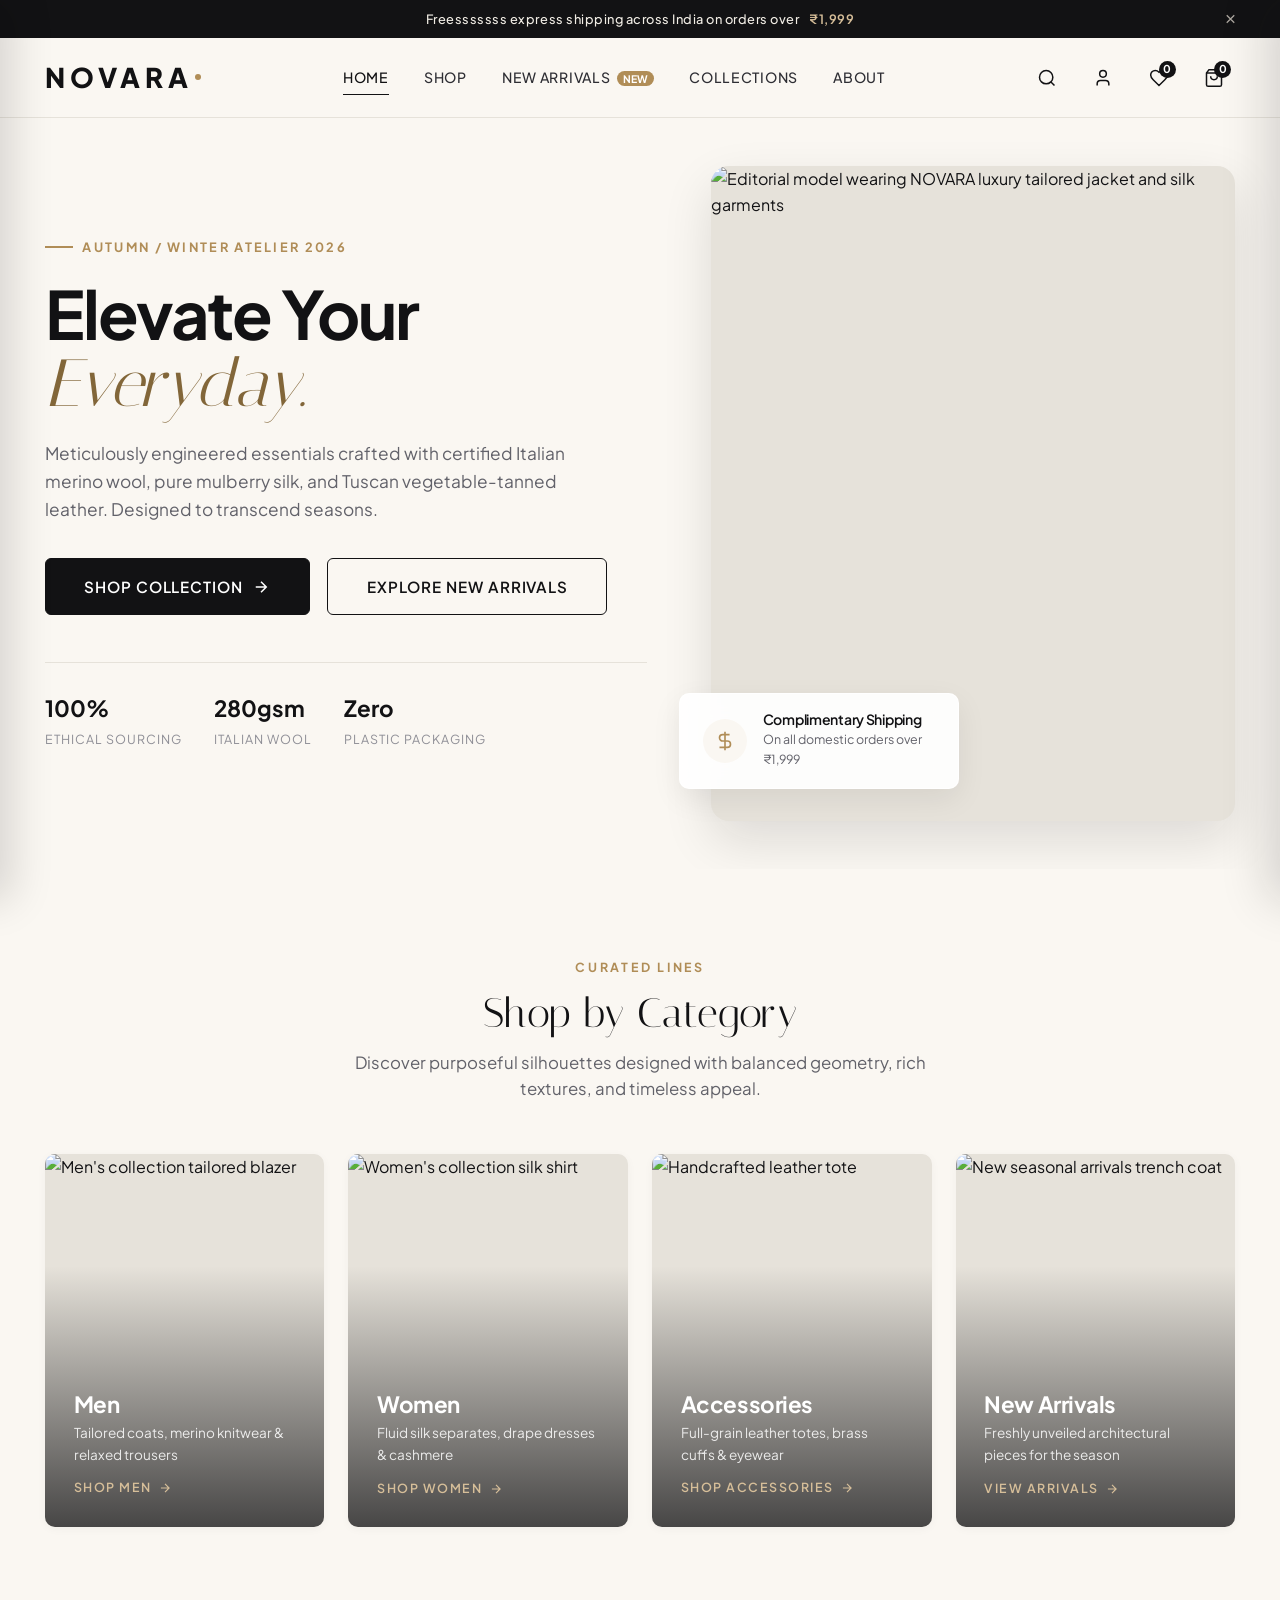
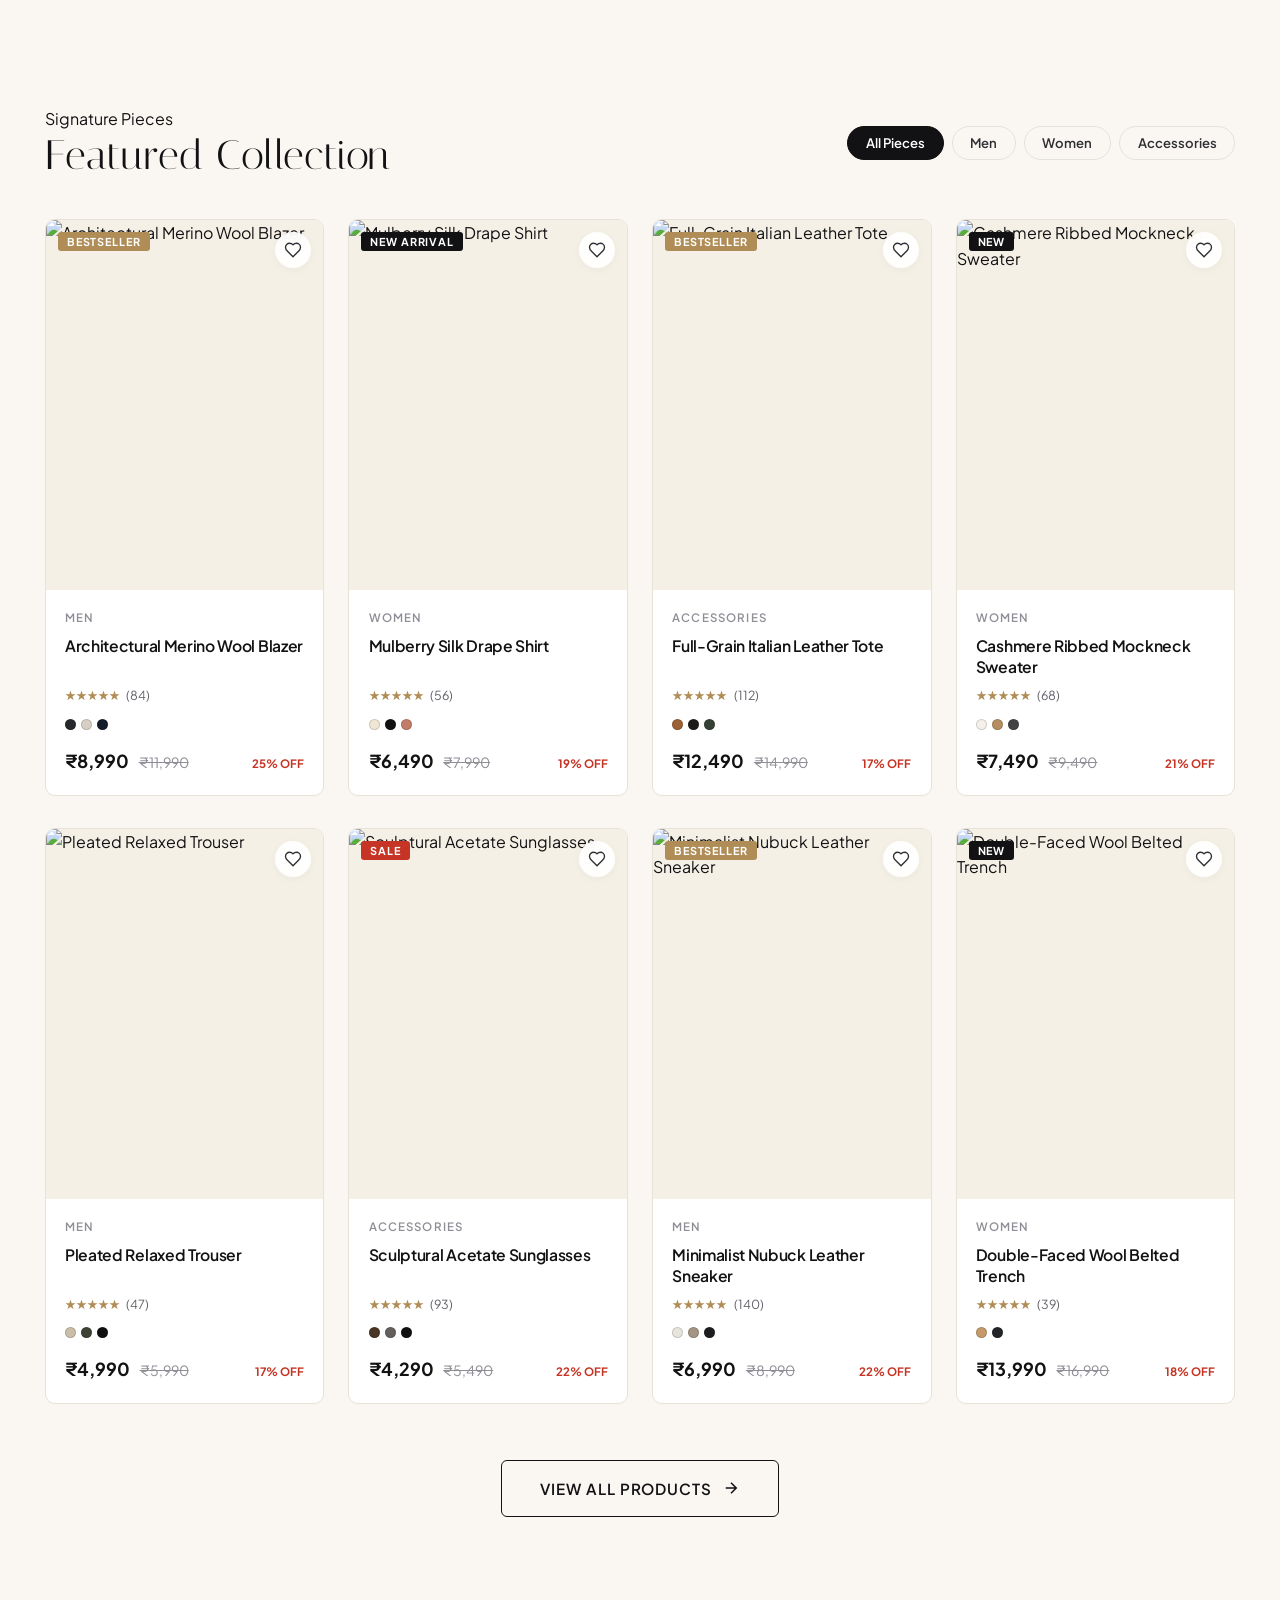
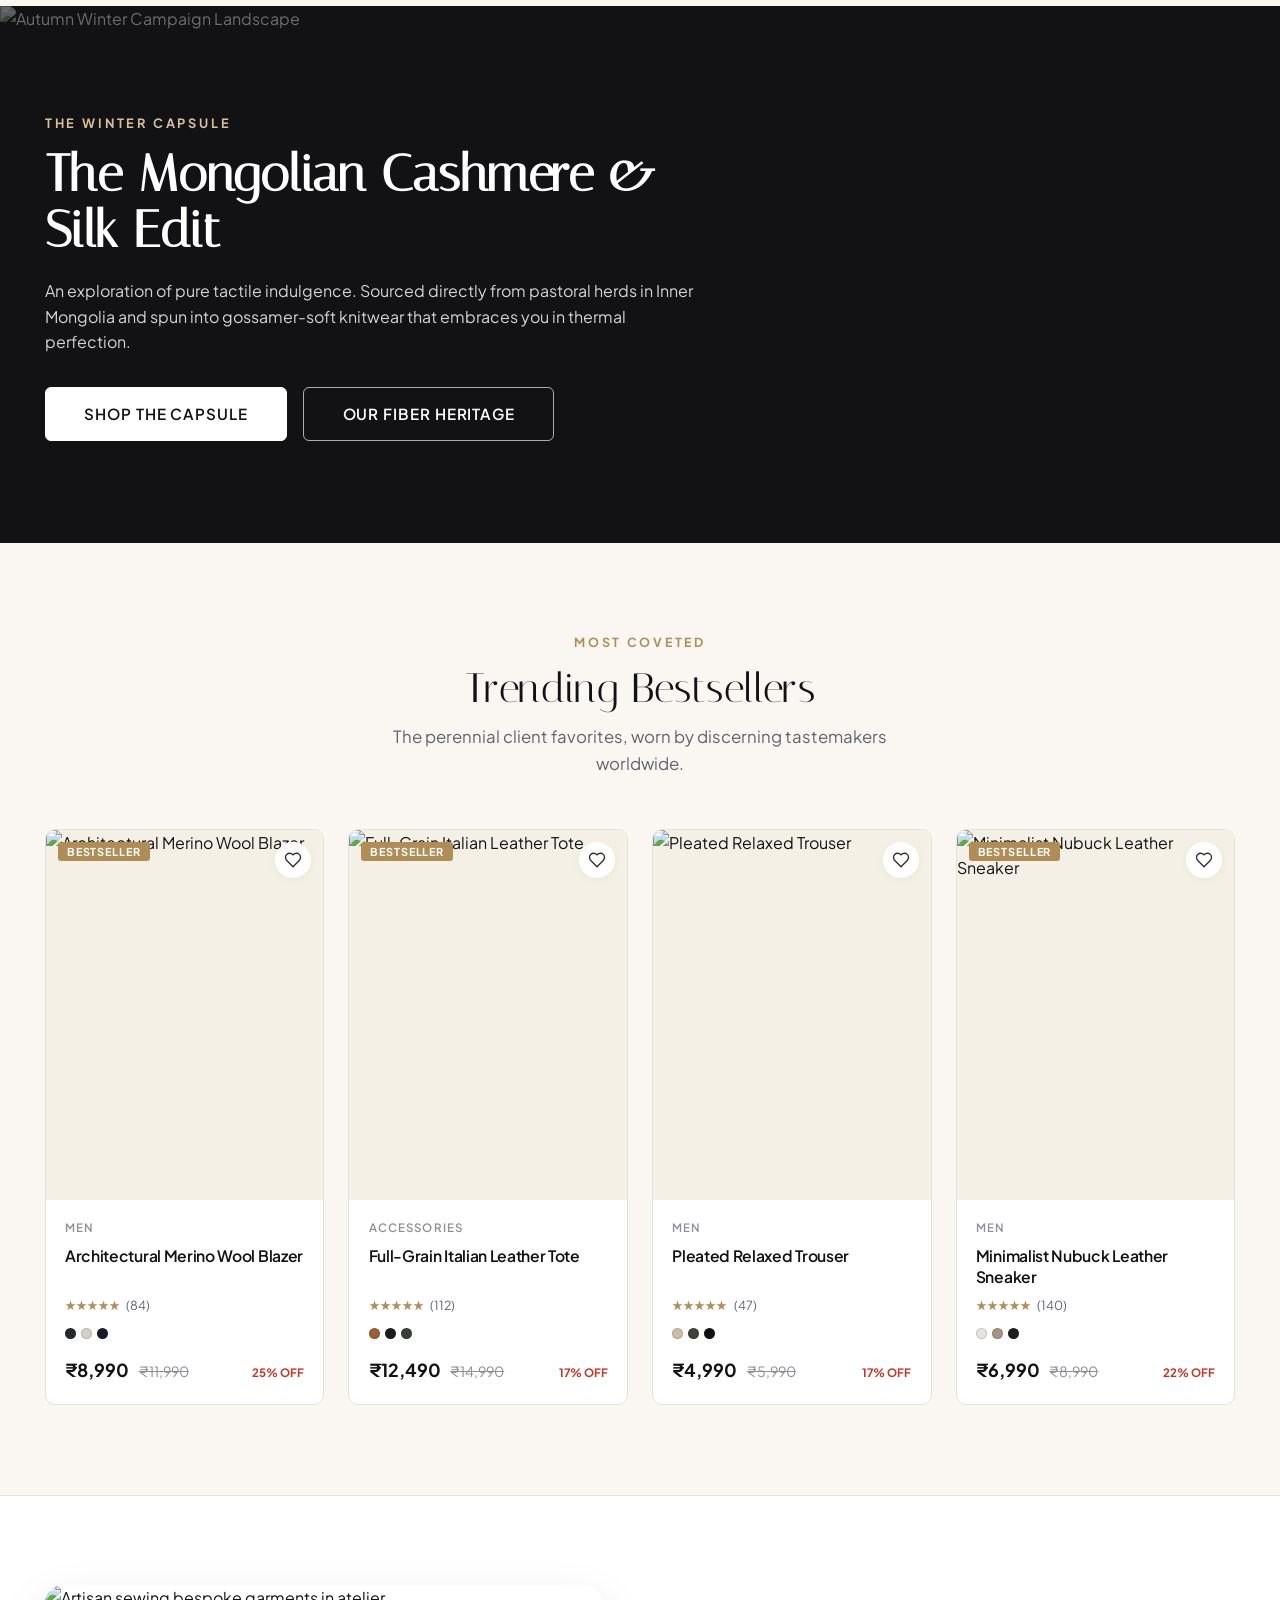
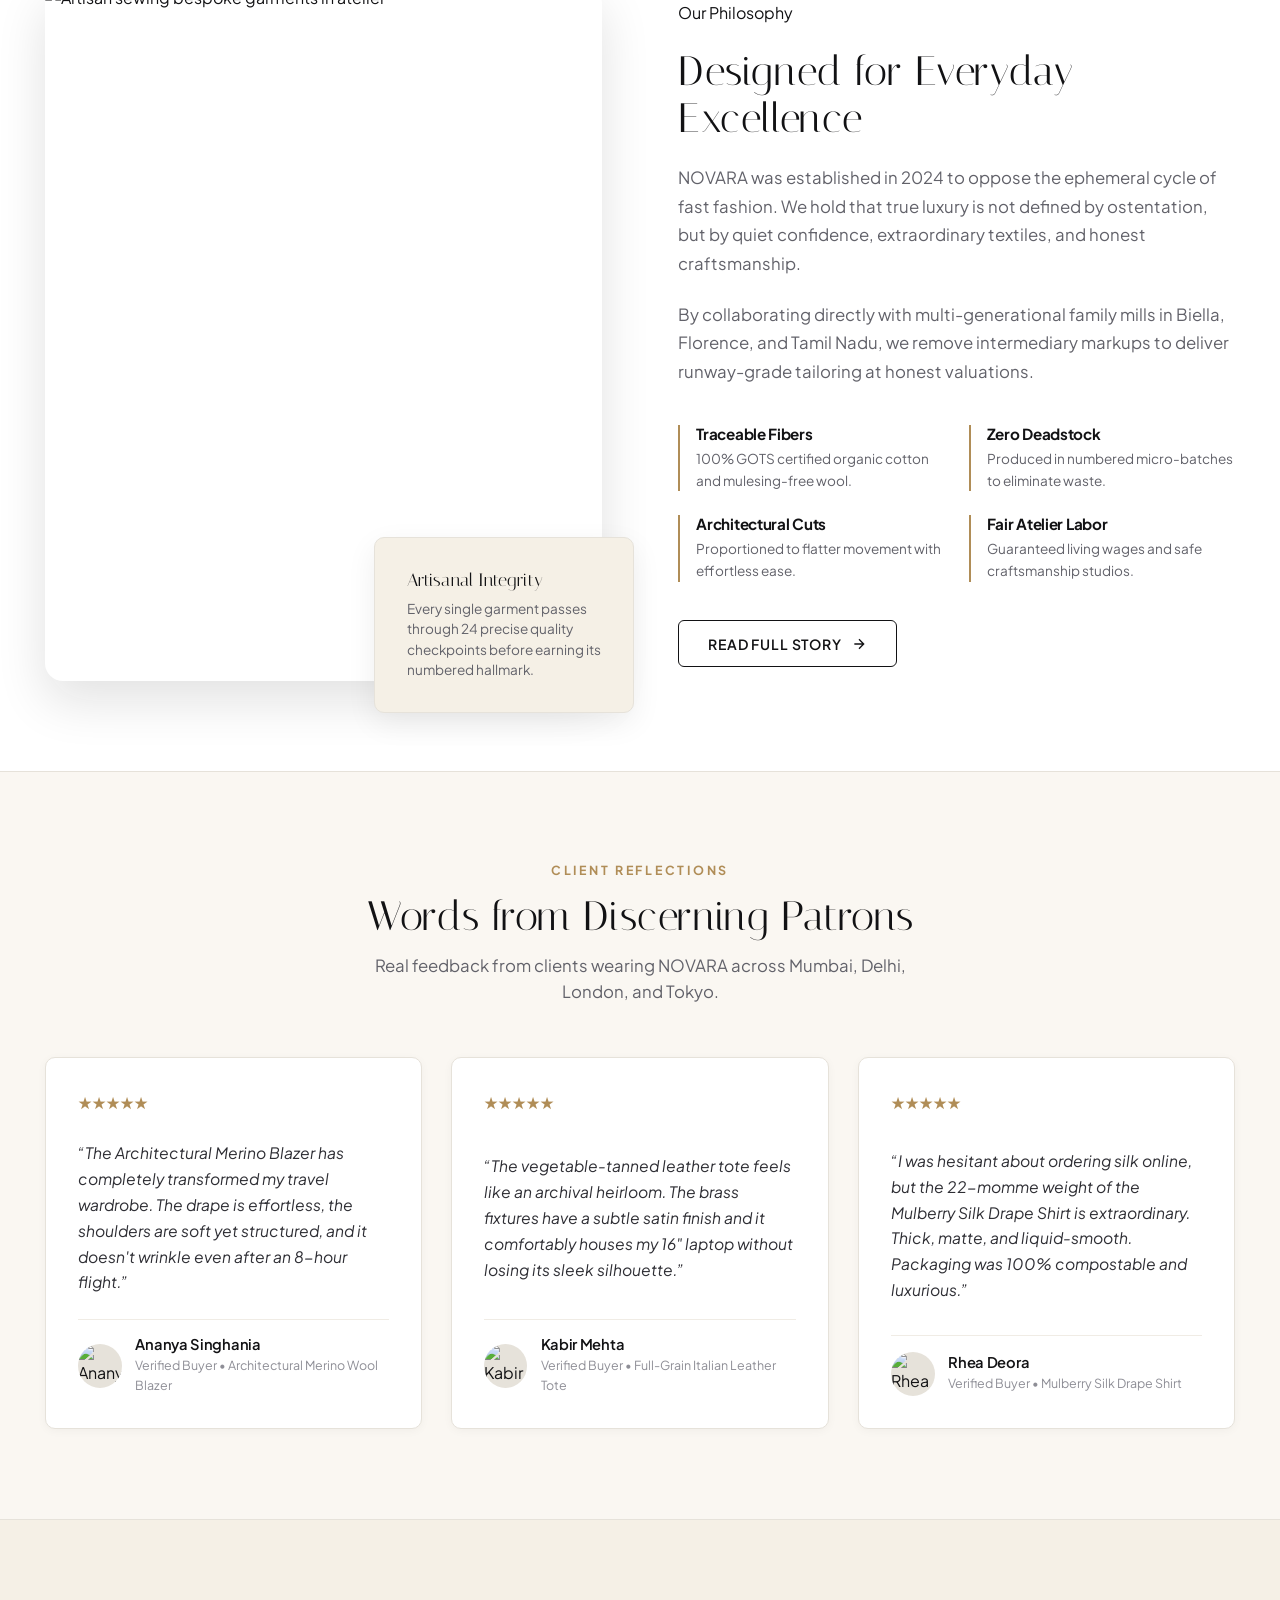
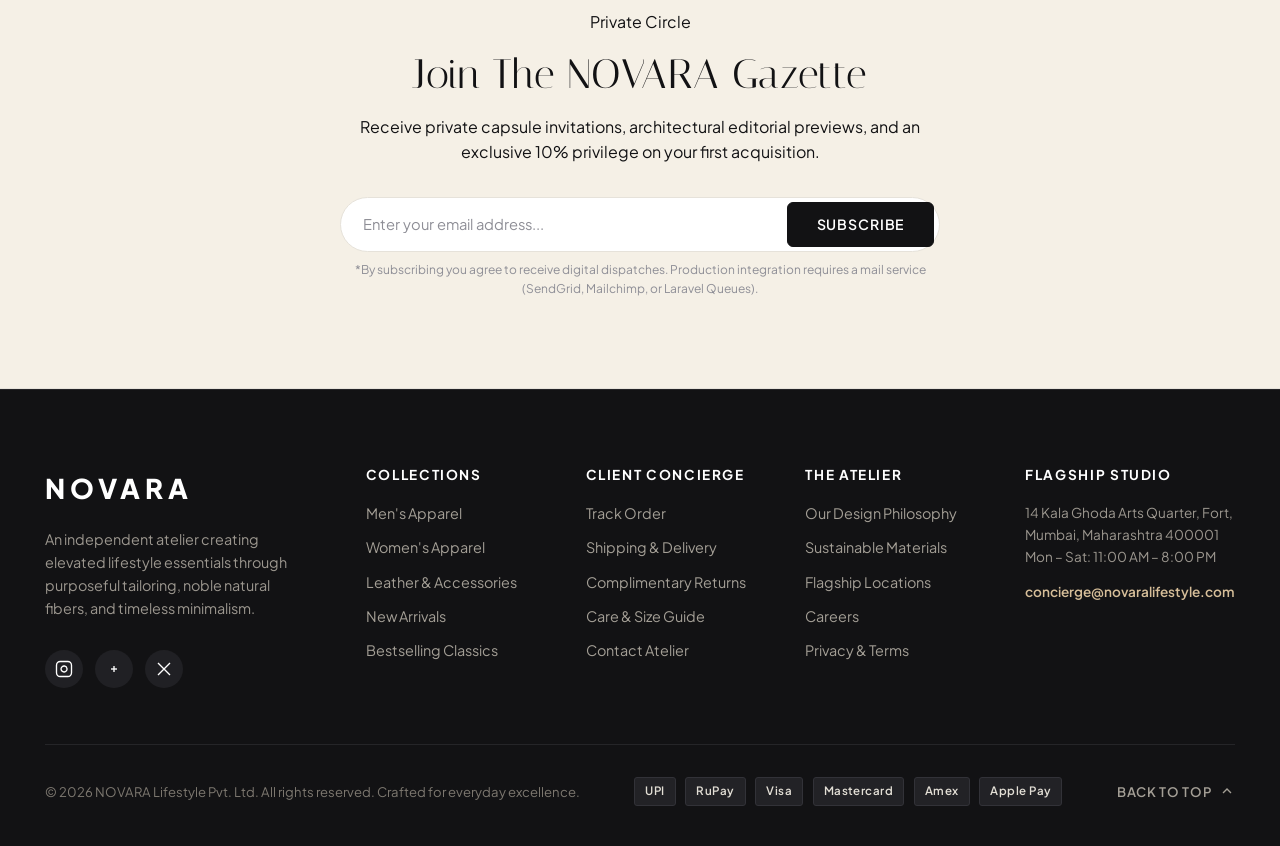
==== commit d19f1d8e: "v2" ====
--- a/index.html
+++ b/index.html
@@ -31,7 +31,7 @@
     <div class="container">
       <div class="announcement-track">
         <span class="announcement-item">
-          Free express shipping across India on orders over <strong>₹1,999</strong>
+          Freesssssss express shipping across India on orders over <strong>₹1,999</strong>
         </span>
       </div>
       <button class="announcement-close" aria-label="Close Announcement Bar">
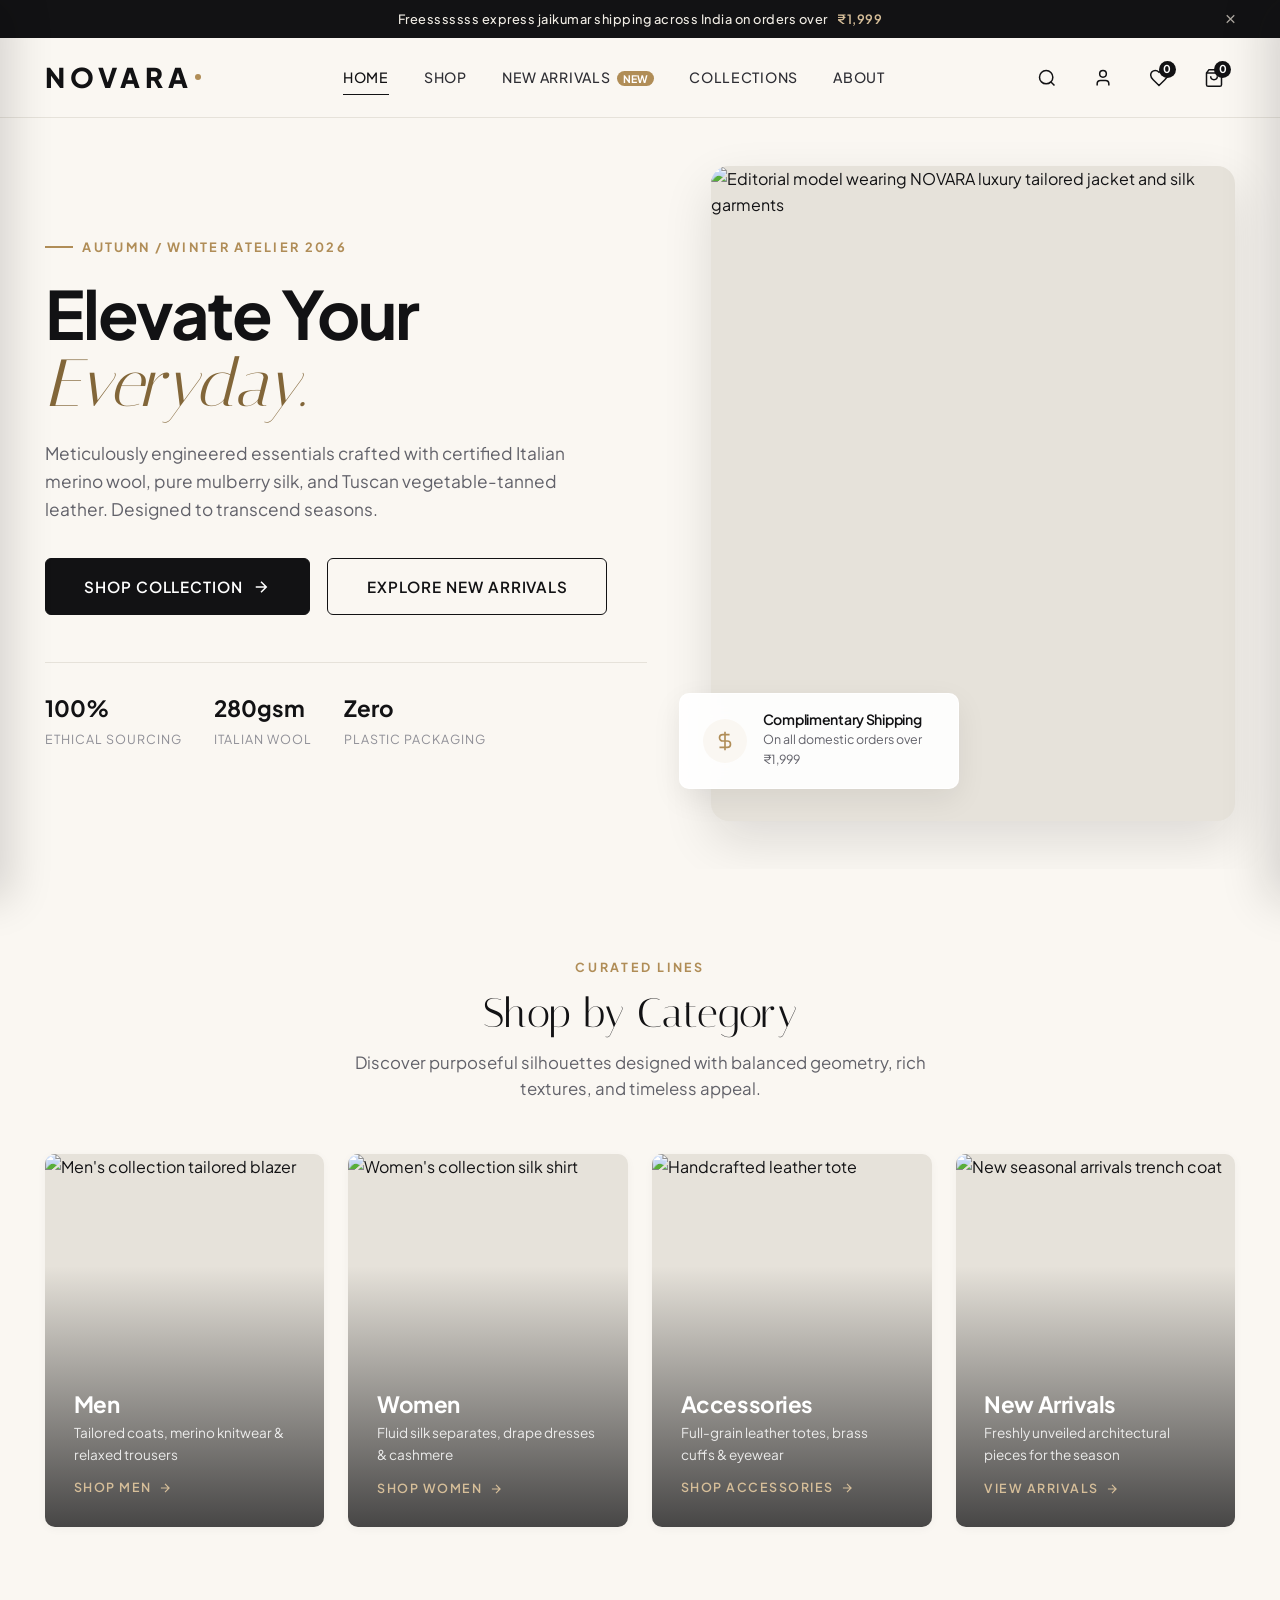
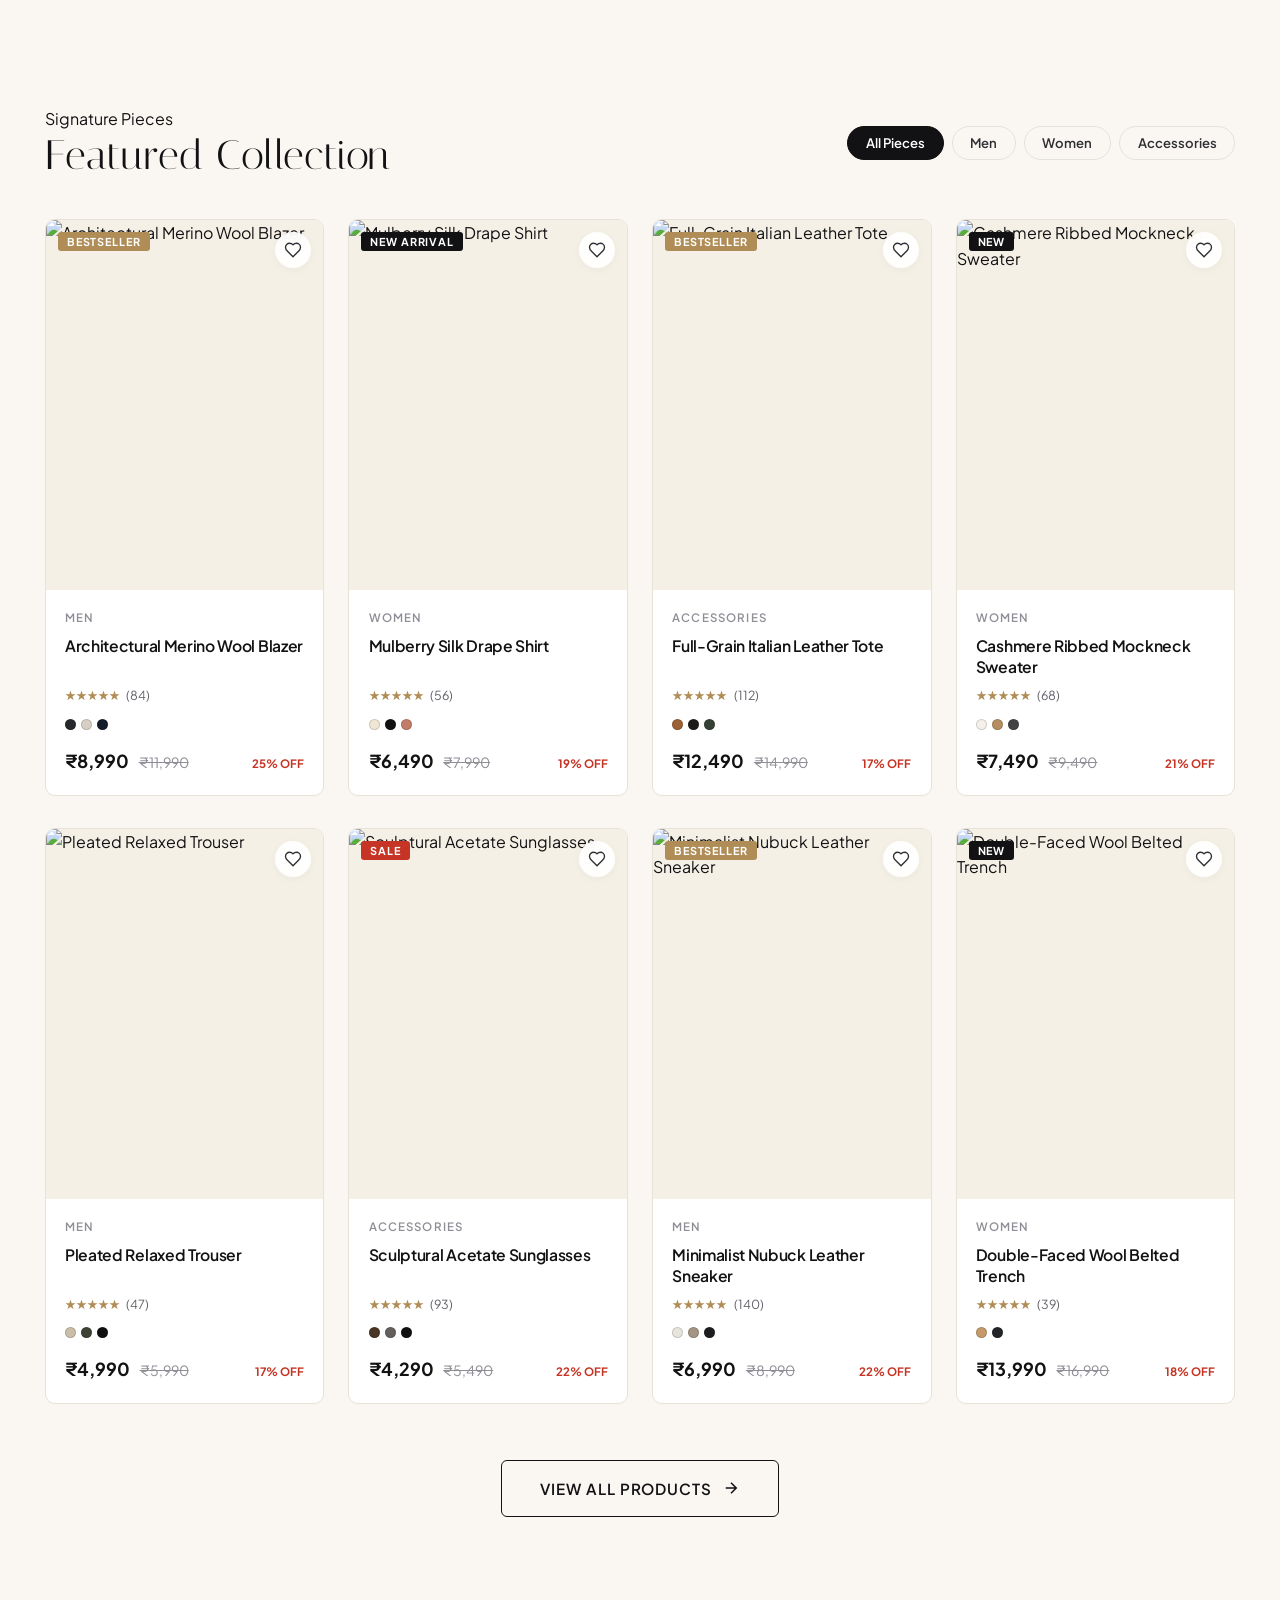
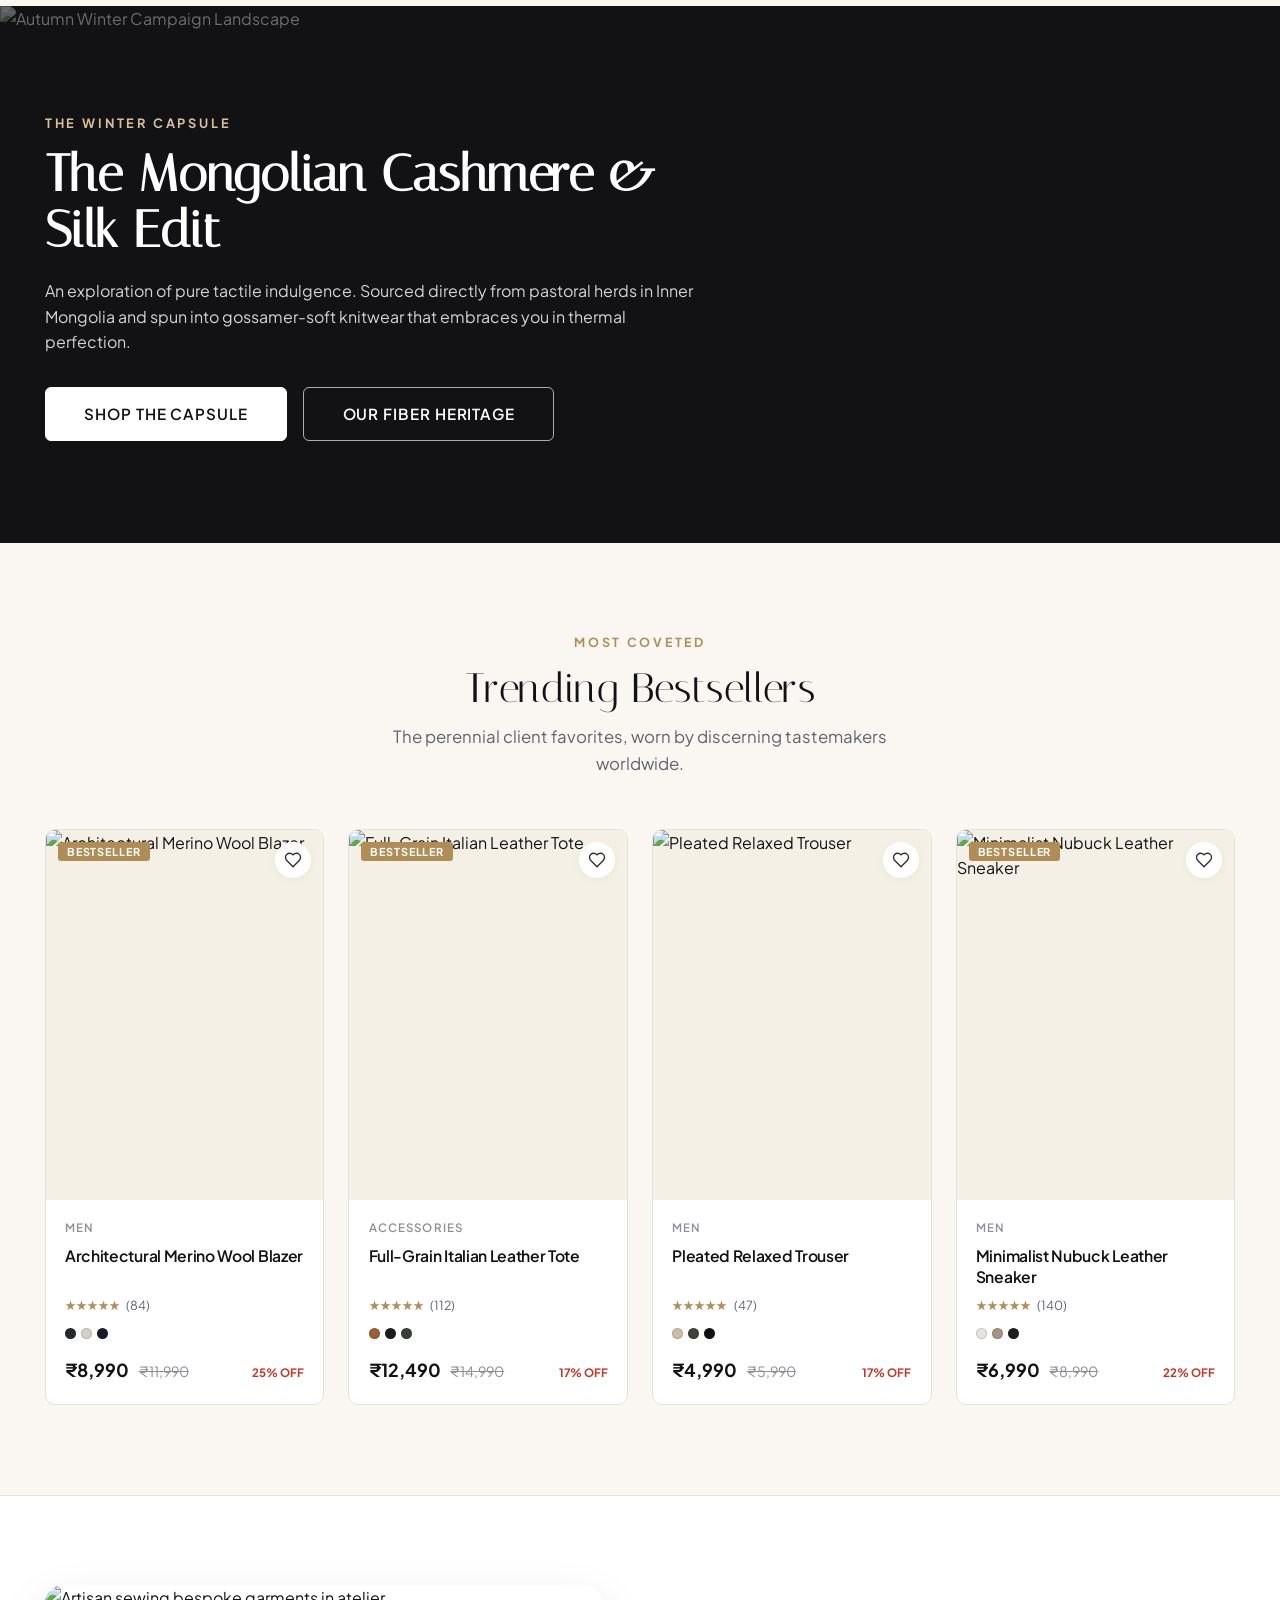
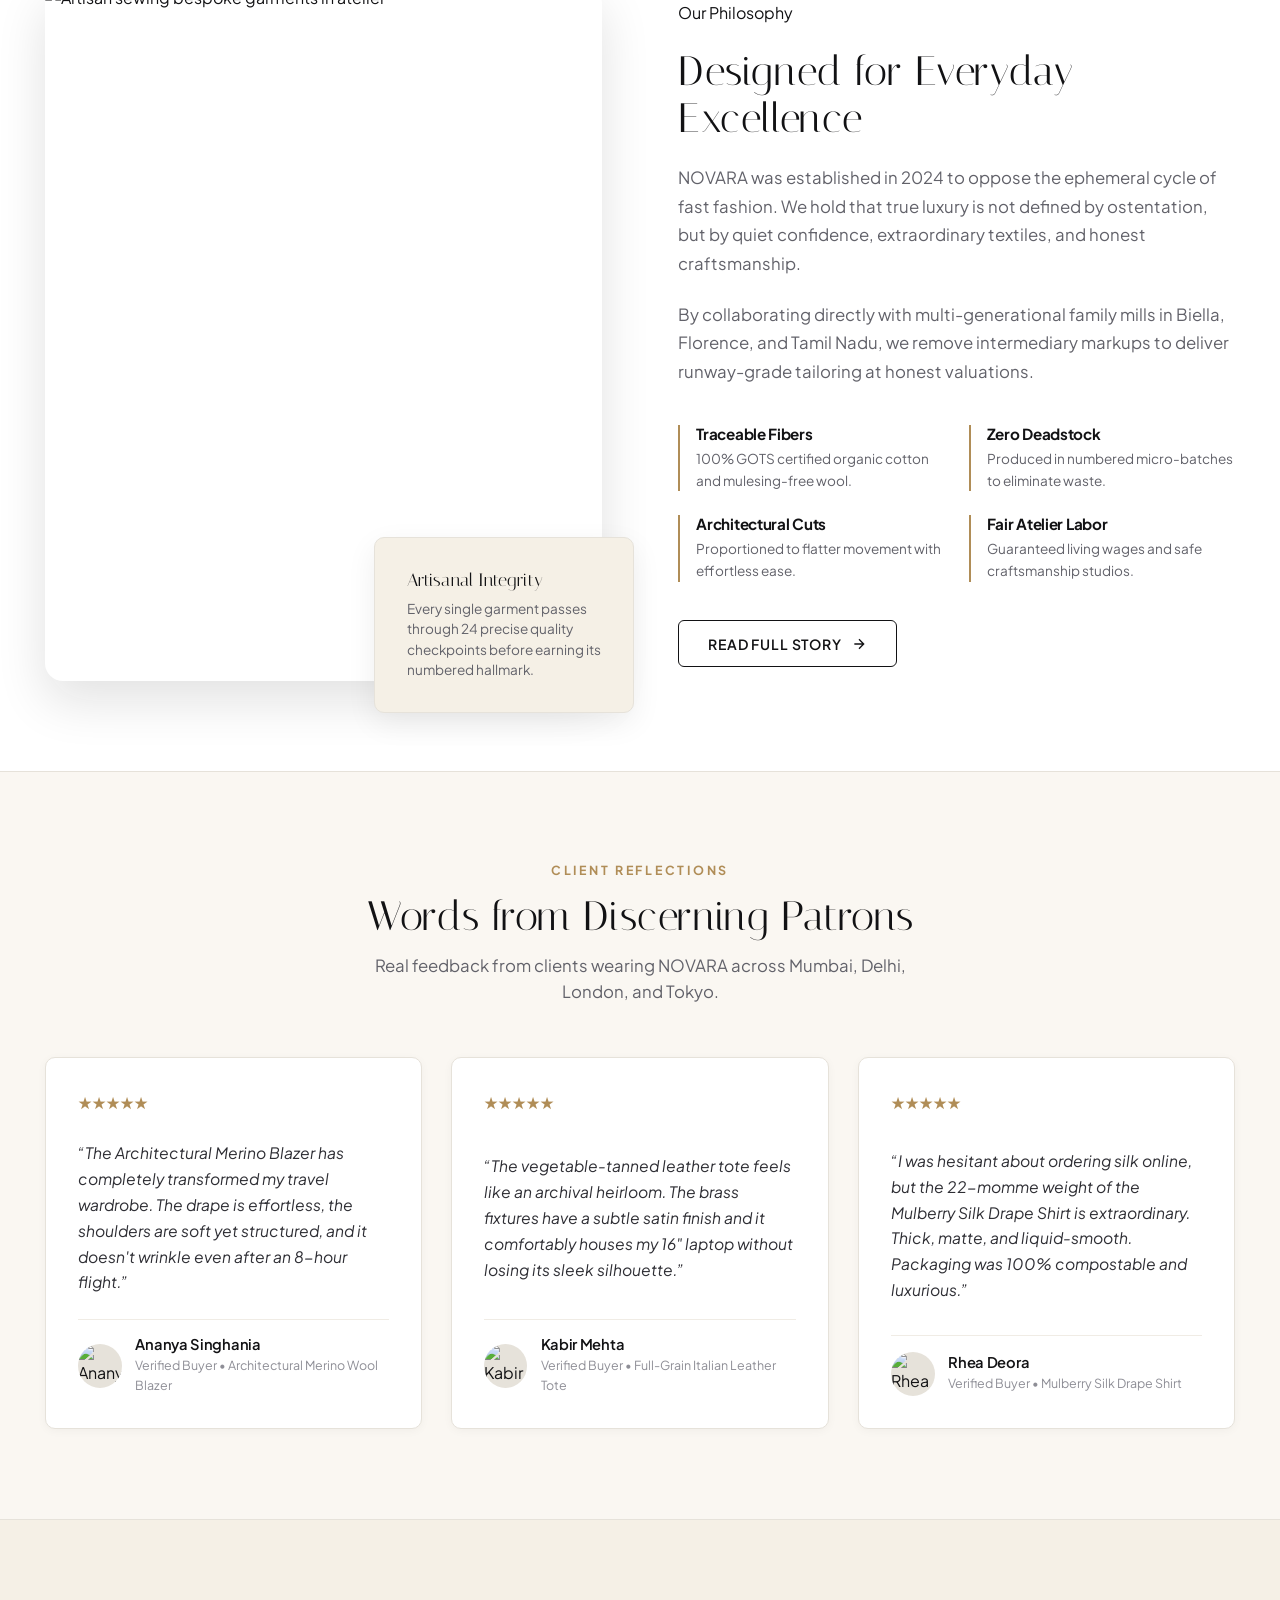
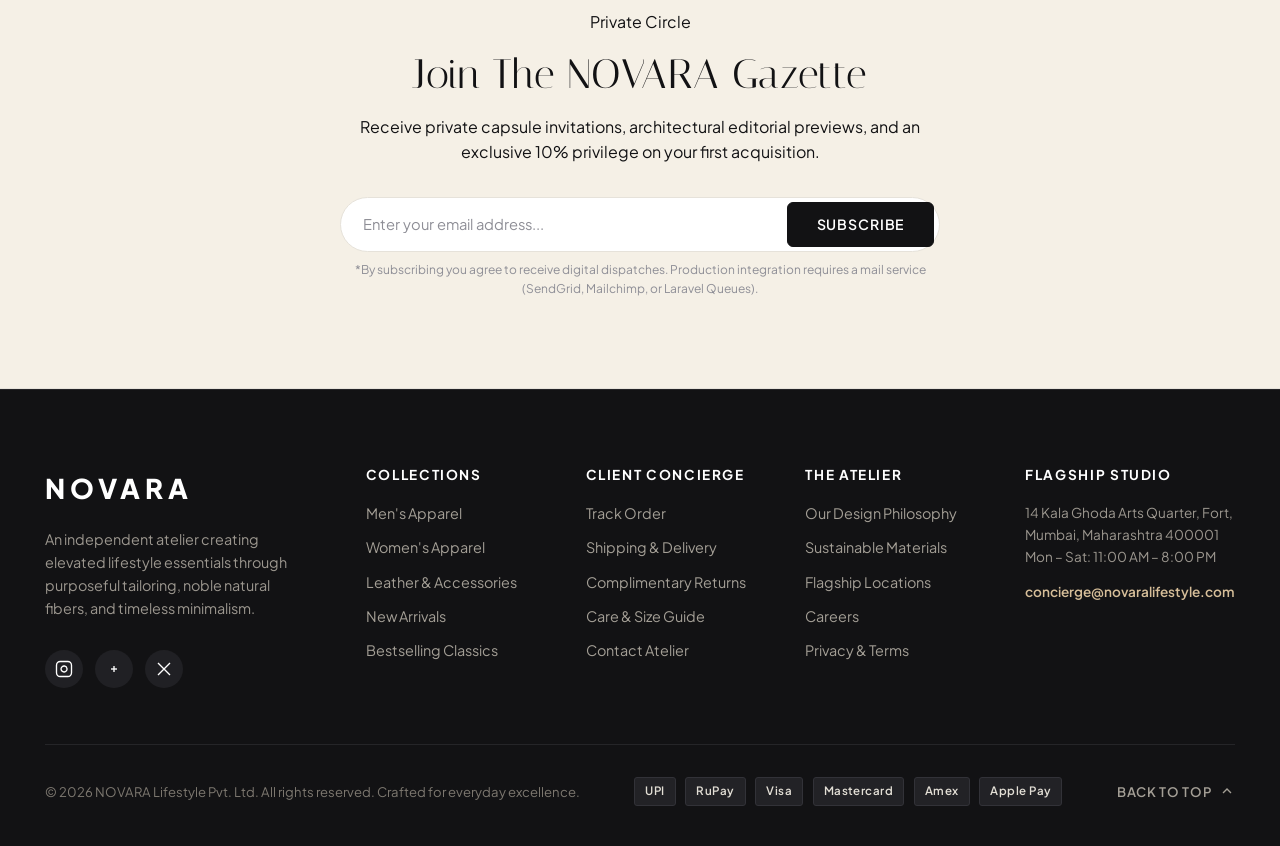
==== commit 802f1266: "i changed name" ====
--- a/index.html
+++ b/index.html
@@ -31,7 +31,7 @@
     <div class="container">
       <div class="announcement-track">
         <span class="announcement-item">
-          Freesssssss express shipping across India on orders over <strong>₹1,999</strong>
+          Freesssssss express jaikumar shipping across India on orders over <strong>₹1,999</strong>
         </span>
       </div>
       <button class="announcement-close" aria-label="Close Announcement Bar">
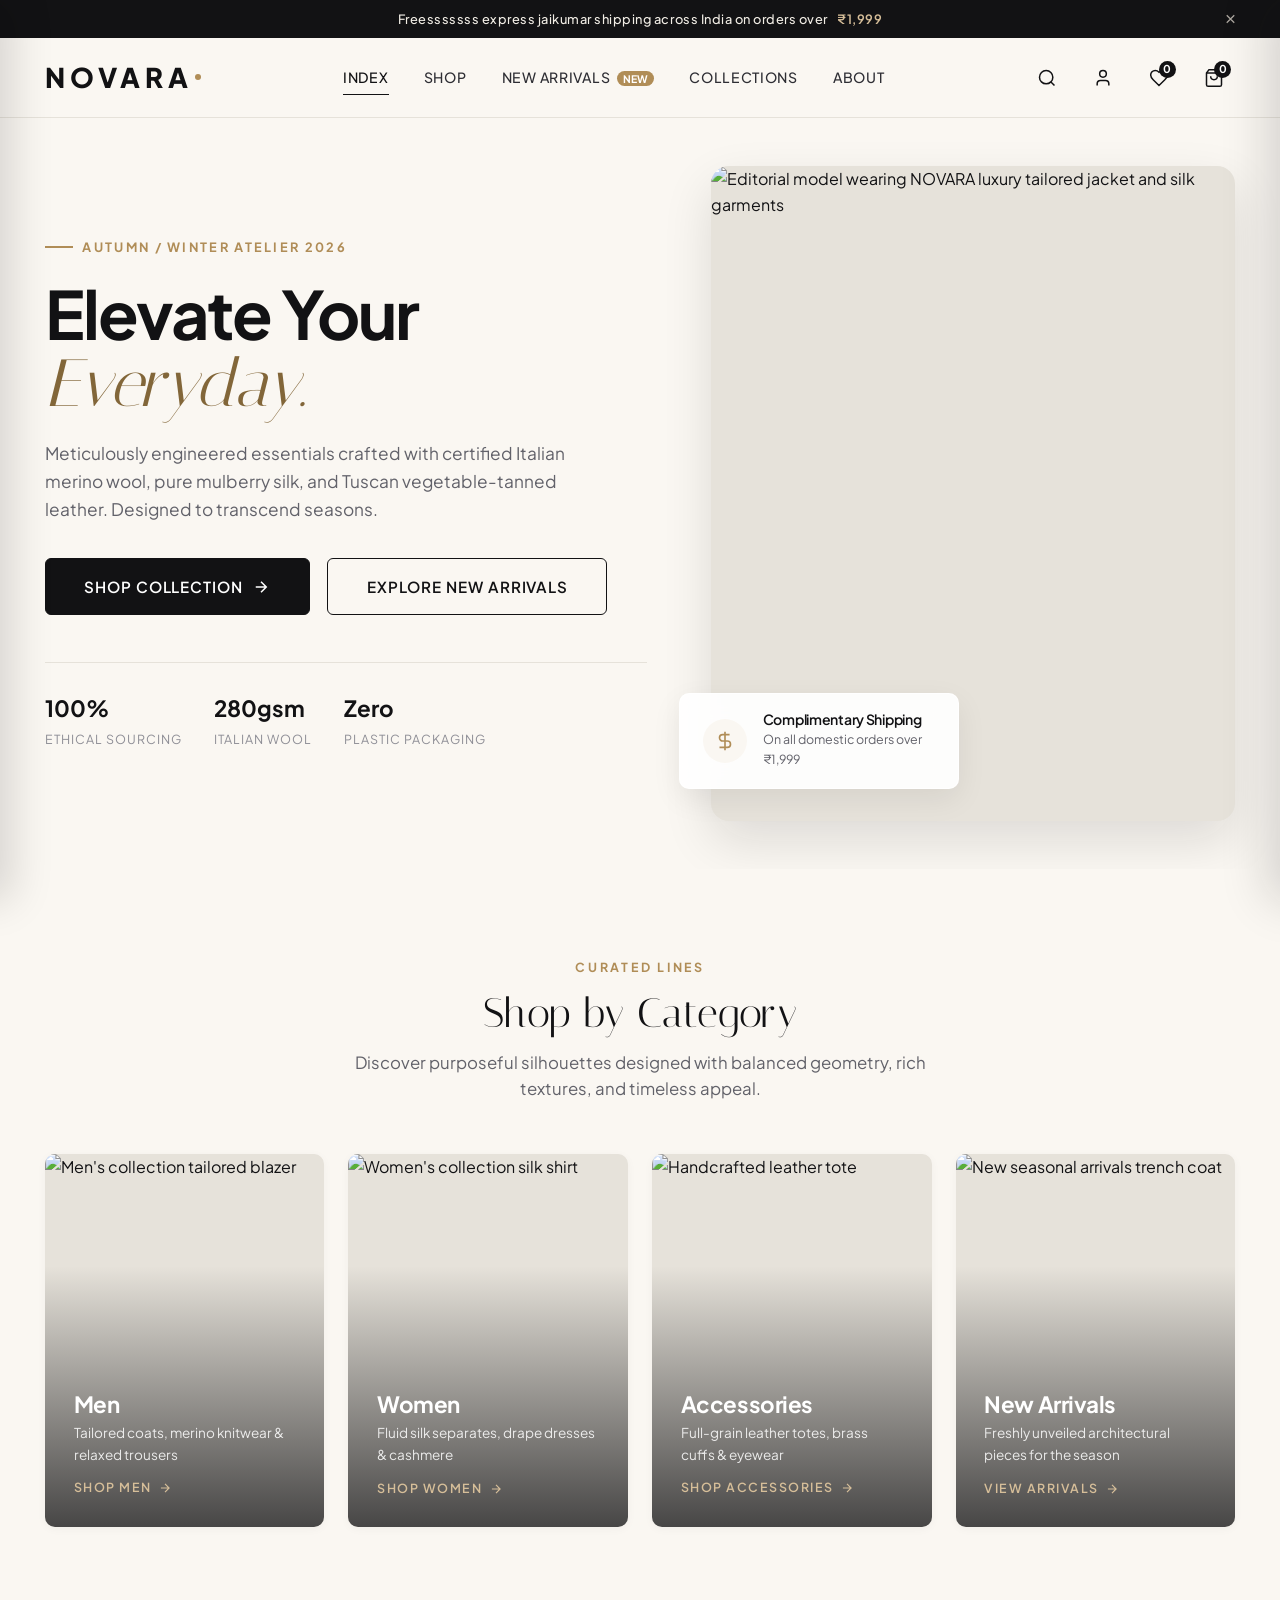
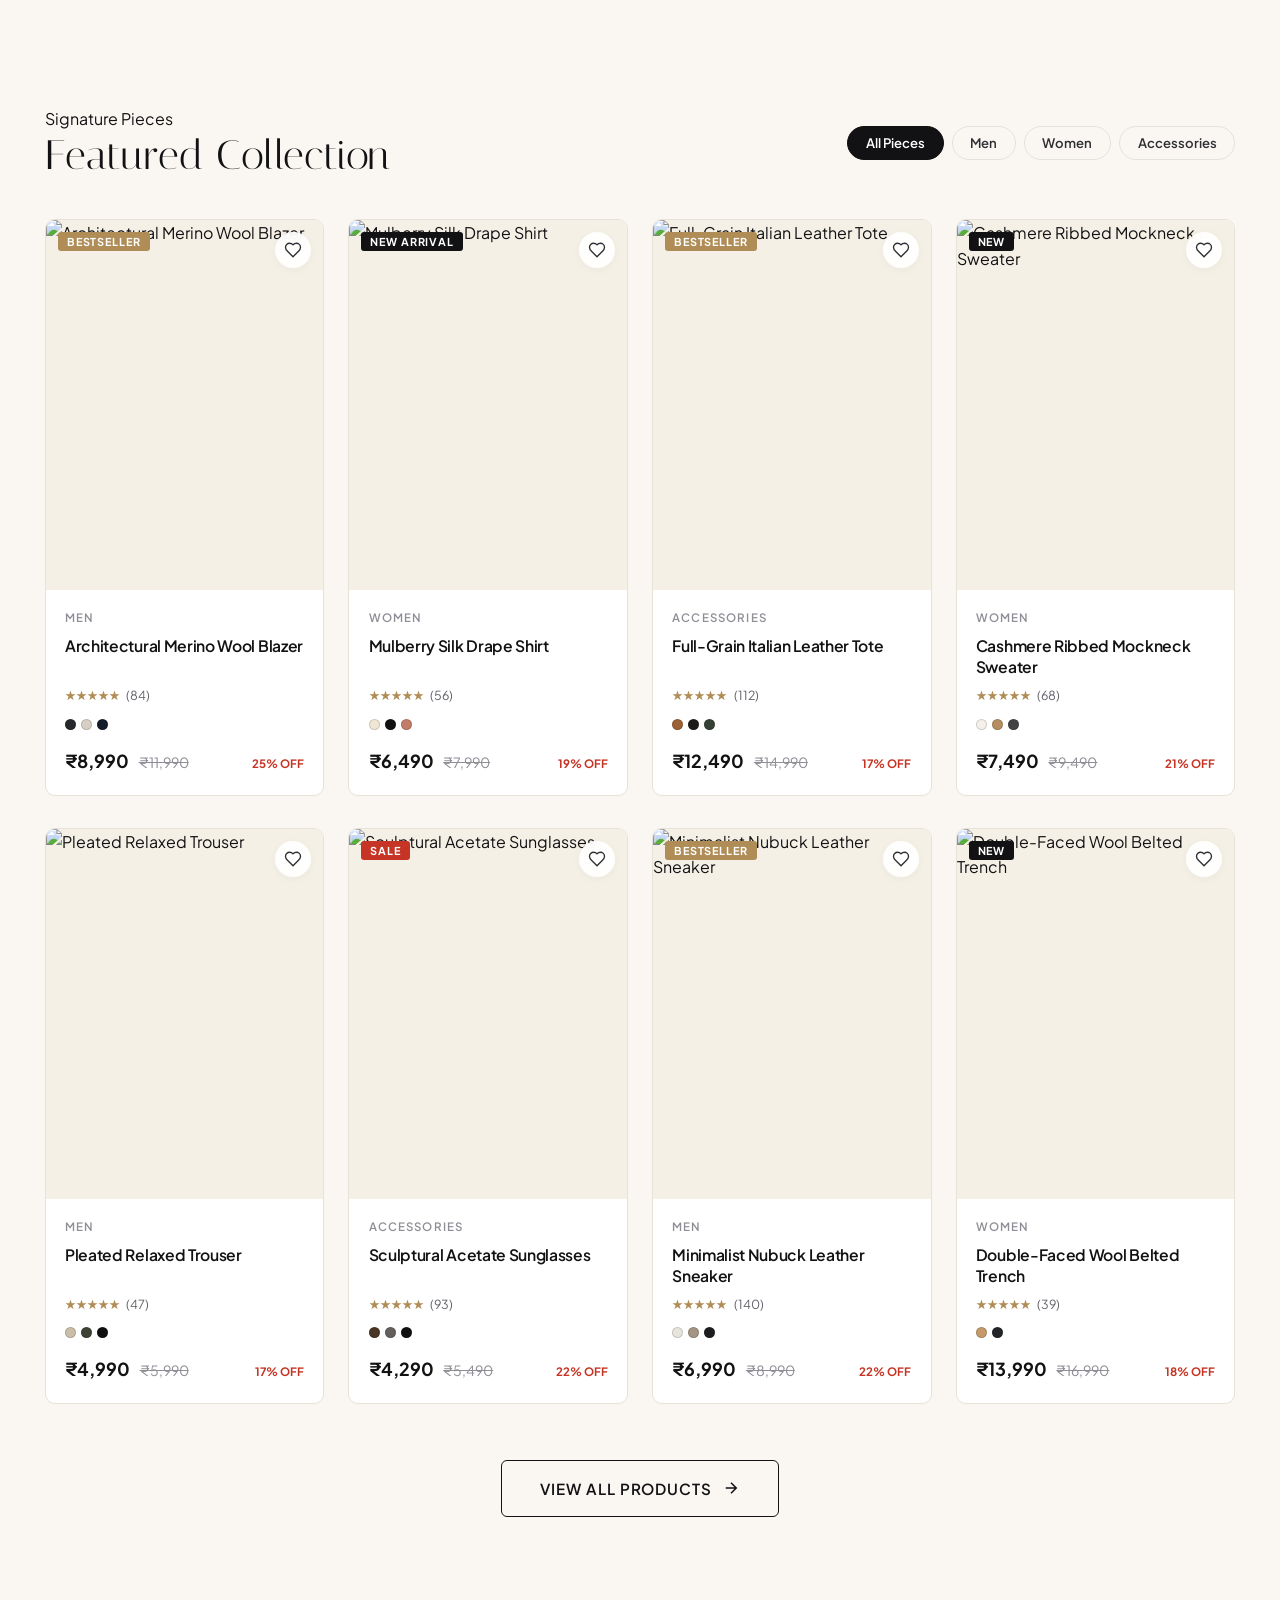
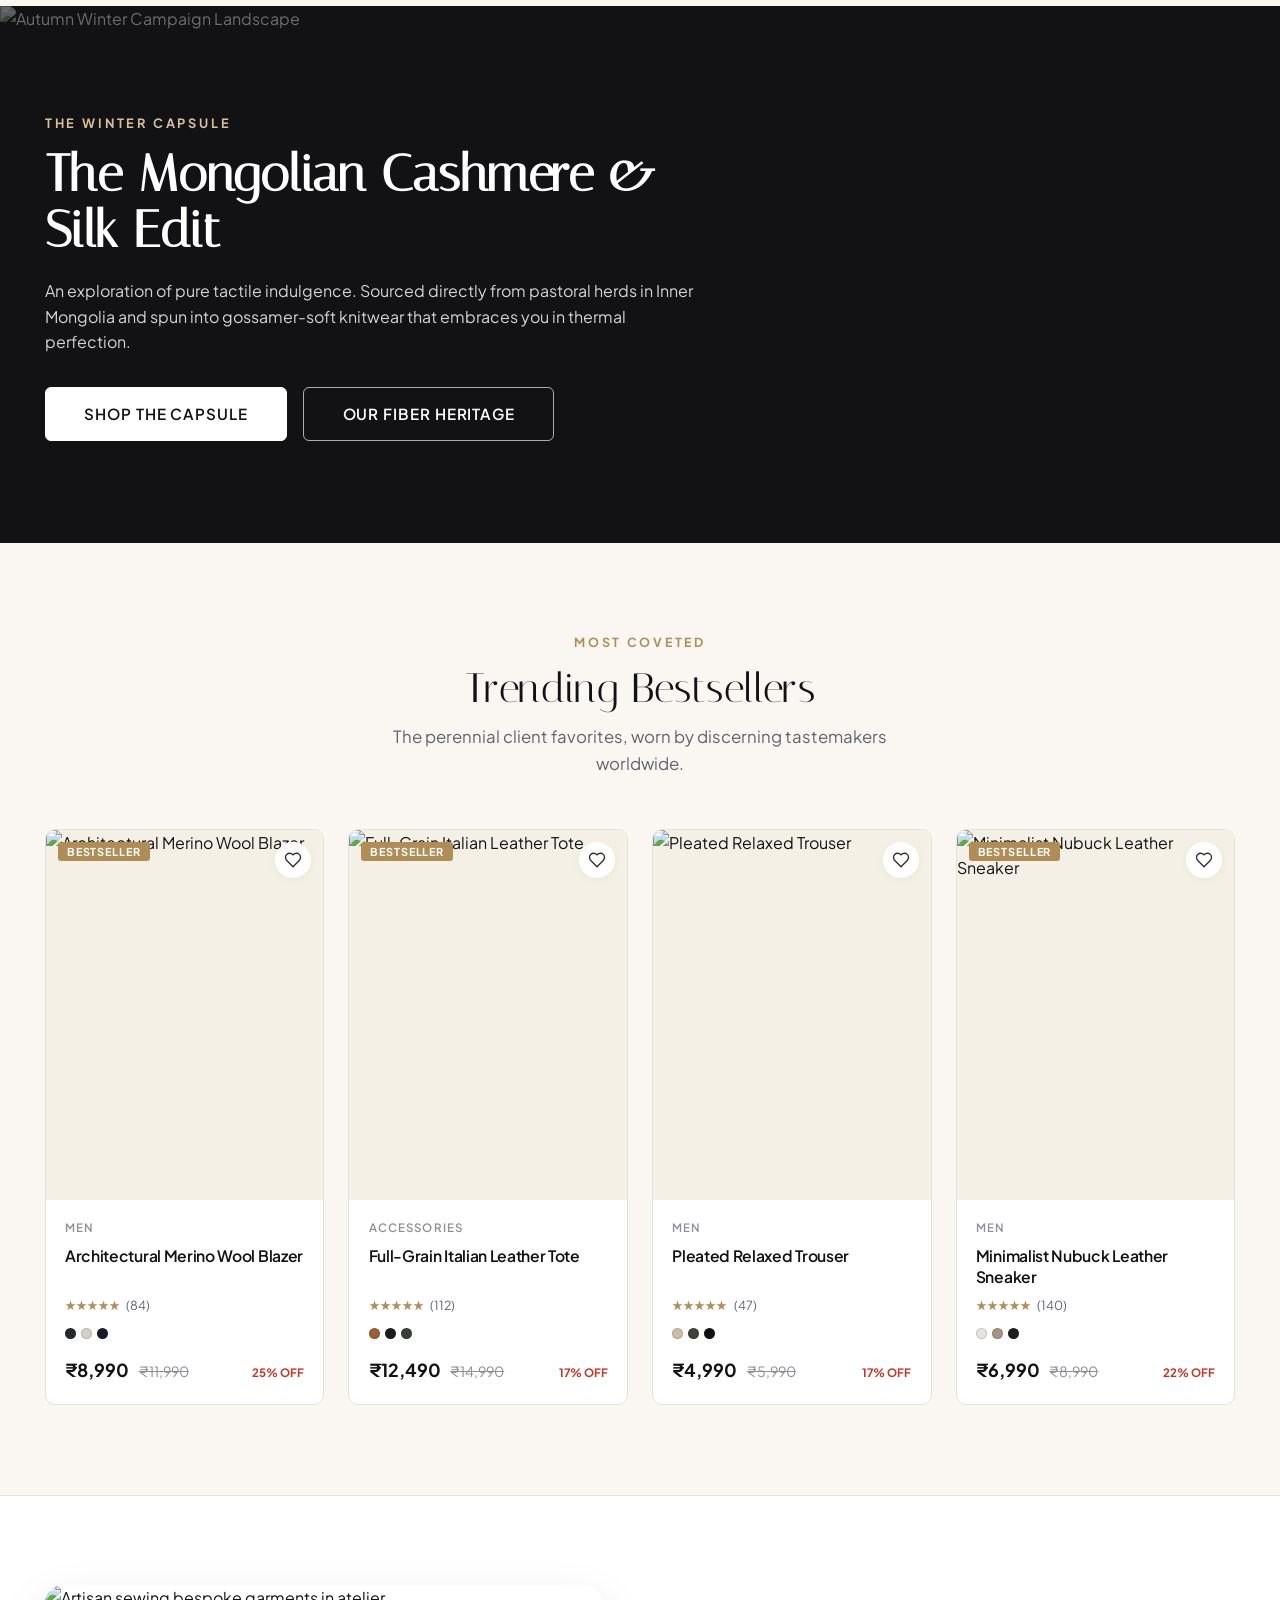
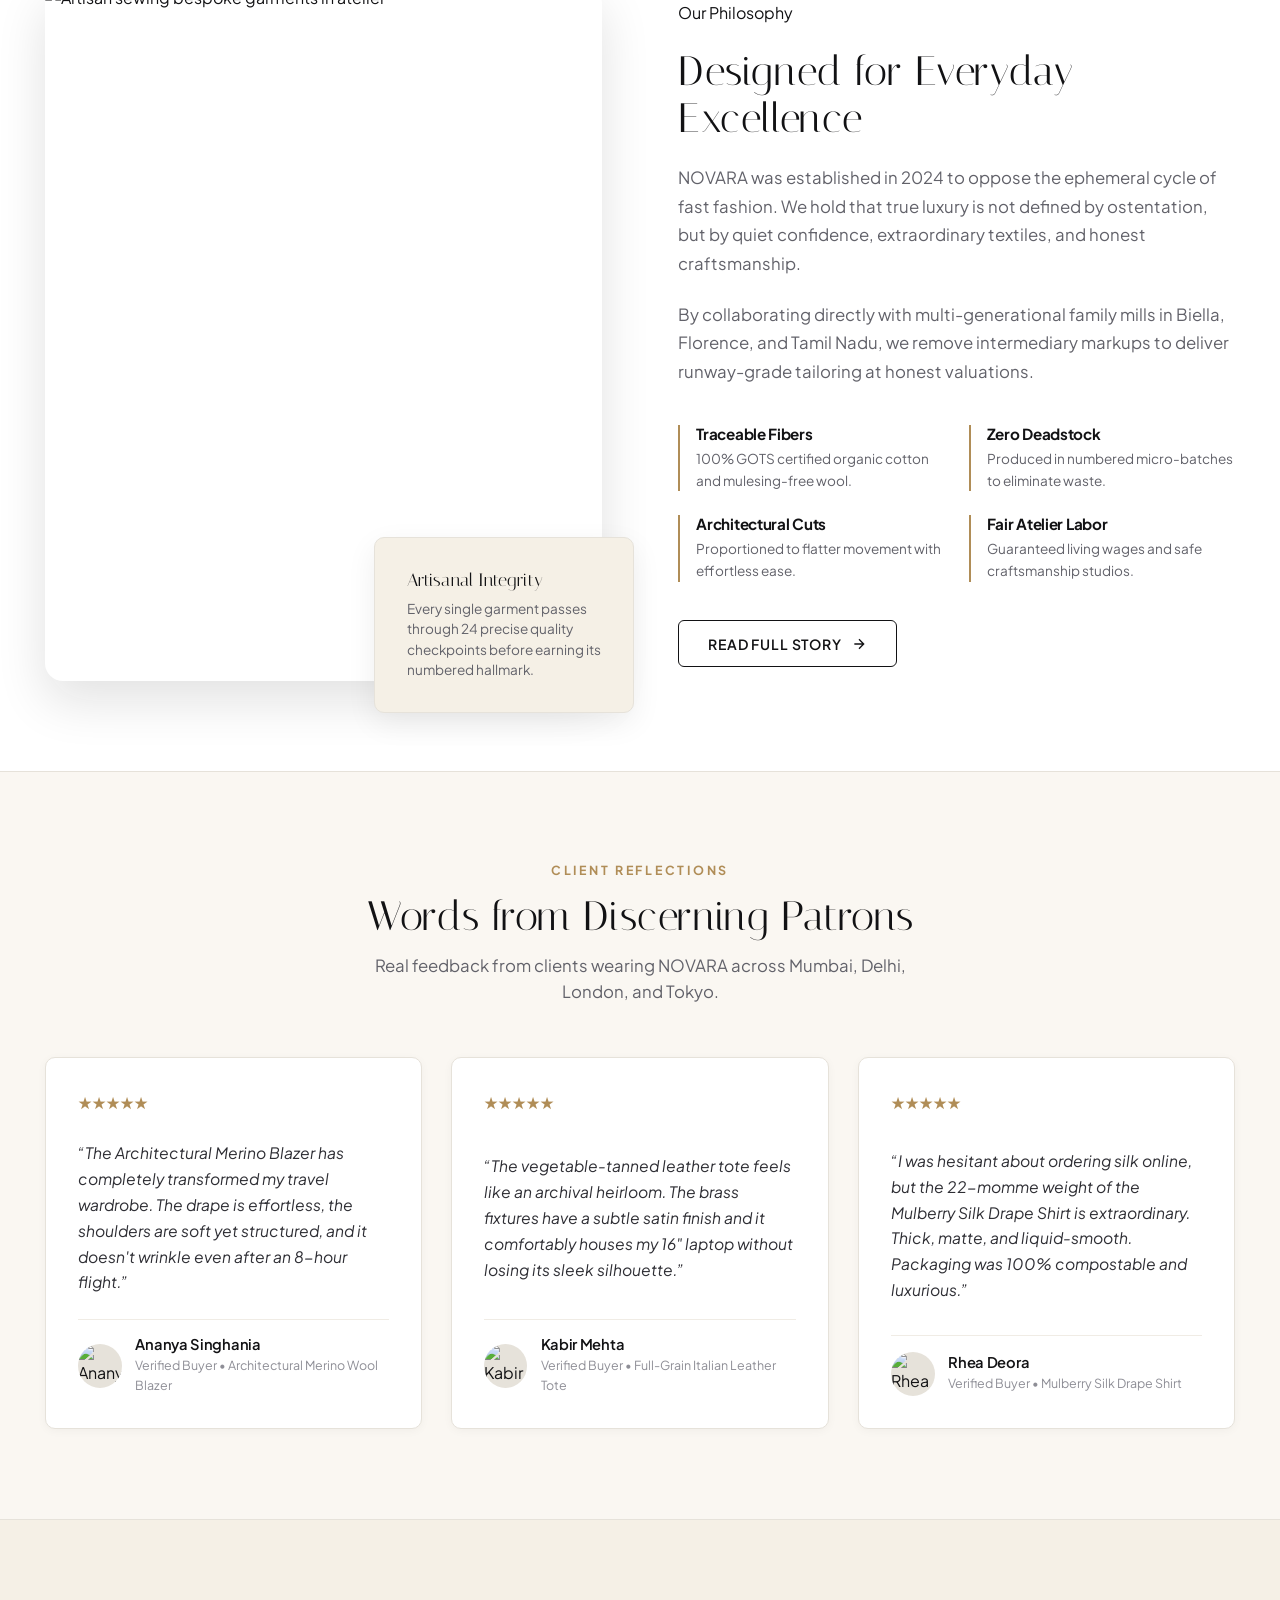
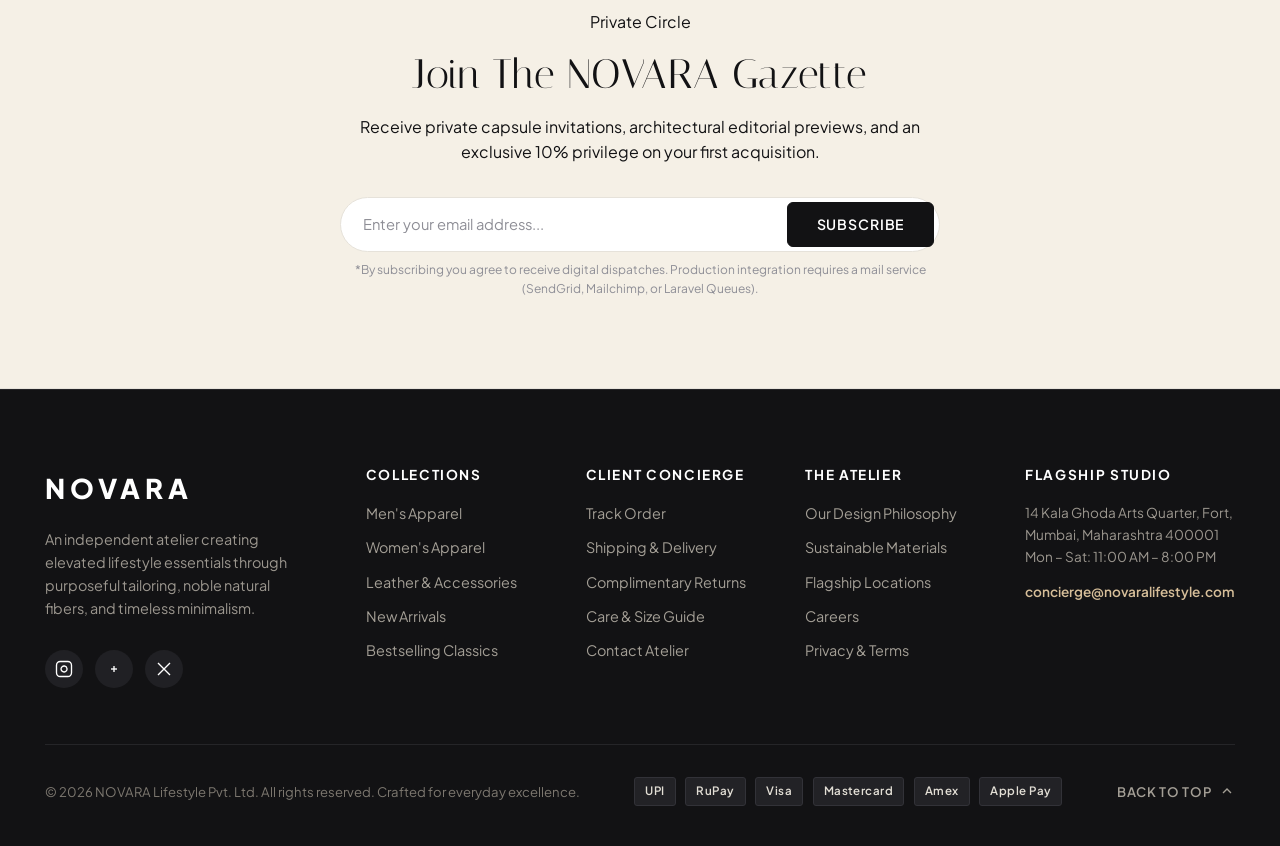
==== commit ba8b82e3: "refactor: update home navigation link text to lowercase index" ====
--- a/index.html
+++ b/index.html
@@ -61,7 +61,7 @@
 
       <!-- Desktop Navigation Links -->
       <nav class="desktop-nav" aria-label="Main Navigation">
-        <a href="index.html" class="nav-link is-active">Home</a>
+        <a href="index.html" class="nav-link is-active">index</a>
         <a href="shop.html" class="nav-link">Shop</a>
         <a href="shop.html?category=new-arrivals" class="nav-link">New Arrivals <span class="nav-tag-badge">NEW</span></a>
         <a href="shop.html?category=bestsellers" class="nav-link">Collections</a>
